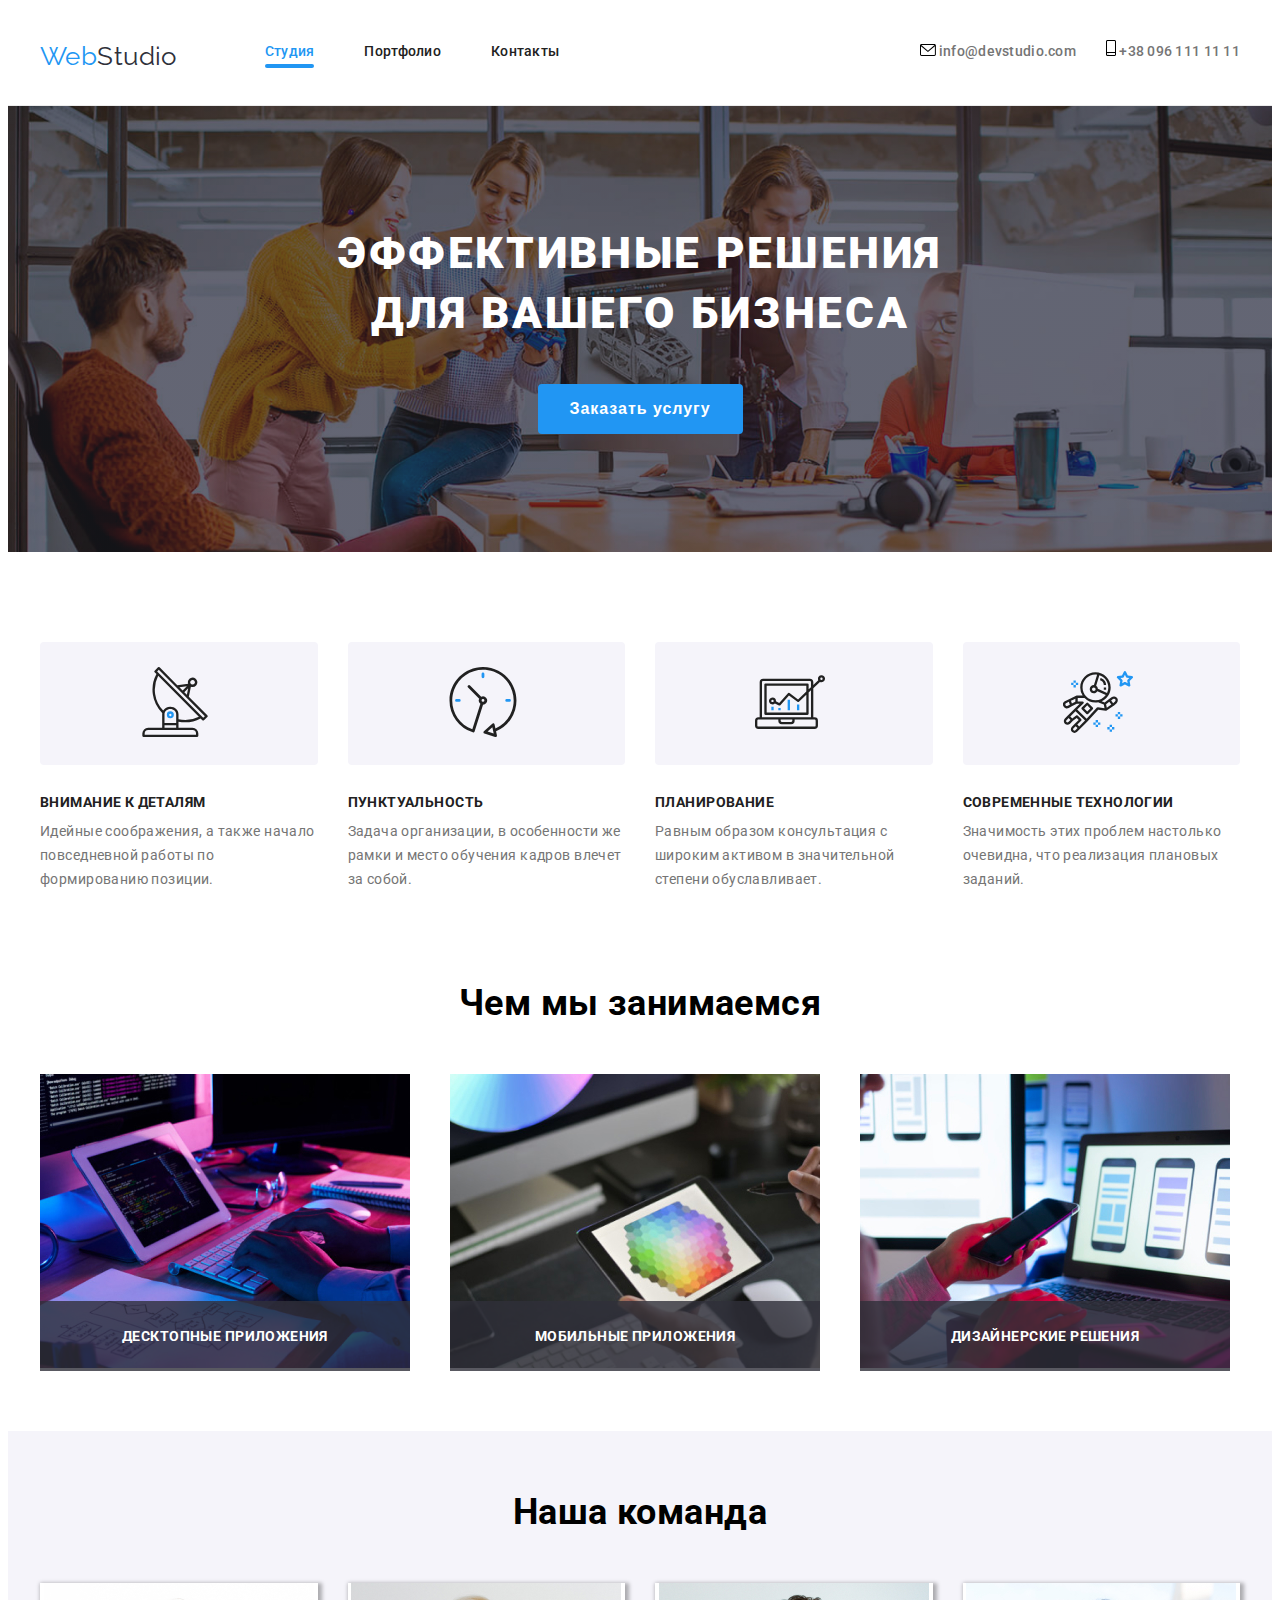
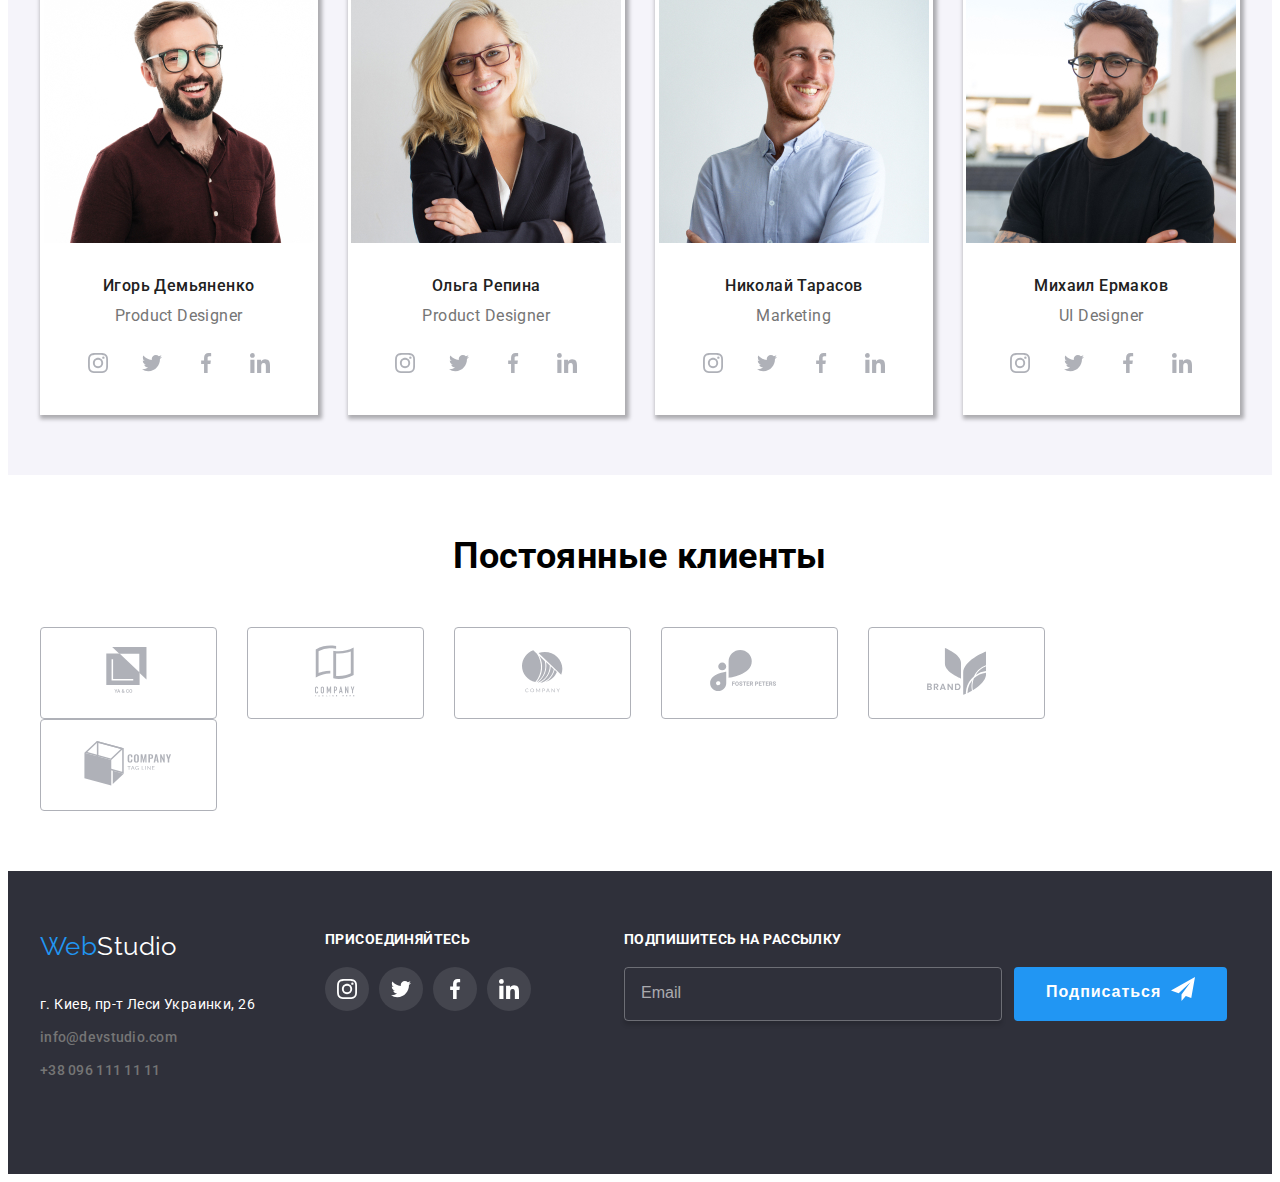
==== index.html @ e3ba1b12 "Dobavlyaet adaptivnoe meny" ====
<!DOCTYPE html>
<html lang="en">
<head>
    <meta charset="UTF-8">
    <meta name="viewport" content="width=device-width, initial-scale=1.0">
    <title>Document</title>
    <link href="https://fonts.googleapis.com/css2?family=Raleway:wght@700&family=Roboto:wght@400;500;700;900&display=swap" rel="stylesheet">
    <link rel="stylesheet" href="https://cdnjs.cloudflare.com/ajax/libs/modern-normalize/1.0.0/modern-normalize.min.css" integrity="sha512-ISS7cAi1PEhQ8jnbJpJZMd29NlhNj4AWYyLOSp2CE/CsHxTCu+r+t0D2yoJudVrd0/8fTVPUVDzY5Tvli75u/g==" crossorigin="anonymous" />
    <link rel="stylesheet" href="./css/main.min.css">
    <!--<link rel="stylesheet" href="./css/styles.css">-->
</head>
<body>
    <header class="page-header">
    <div class="header container">
        <a lang="en" href="./index.html" aria-label="Логотип WebStudio" class="logo link"  >Web<span class="logo-element" >Studio</span></a>
        <button type="button" class="menu-button is-open" aria-expanded="false" aria-controls="mobile-meny" data-menu-button>
            <svg width= 24px height= 16px aria-label="Переключатель мобильного меню">
                <use class="icon-cross" href="./img/CloseMeny.svg#icon-close_24px" >  </use>
                <use class="icon-menu" href="./img/CloseMeny.svg#icon-menu_24px">  </use>
                
            </svg>  </button>
            <div class="mobile-meny is-open" id="mobile-meny" data-menu>
        <nav class="main-nav">   
        <ul class="main-meny list">
            <li class="main-meny__item"> <a href="./index.html" class="main-meny__link link current">Студия</a> </li>
            <li class="main-meny__item" > <a href="./portfolio.html" class="main-meny__link link" >Портфолио</a> </li>
            <li class="main-meny__item"> <a href="" class="main-meny__link link">Контакты</a> </li>
        </ul>
    </nav>
      <address class="contacts">
        <ul class="contacts__list list">
            <li class="contacts__item">
                <a href="mailto:info@devstudio.com" class="contacts__link link" >
                    <svg class="contacts__mail-icon">
                        <use href="./img/symbol-defs.svg#icon-envelope-hover"></use>
                    </svg>
                    info@devstudio.com
                </a>
            </li>
            
            <li class="contacts__item">
                <a href="tel:+380961111111" class="contacts__link link" > 
                    <svg class="contacts__telefon-icon">
                        <use href="./img/symbol-defs.svg#icon-smartphone">   </use>
                    </svg>
                    +38 096 111 11 11
                </a>
            </li>
        
            </ul>
      </address>
    </div>
</div>
    </header>
    <!--Main-->
        <main>
            <!--Hero-->
            <section class="hero">
               <div class="hero-main container">
                <h1 class="hero-title" >Эффективные решения <br> для вашего бизнеса</h1>
               <!-- <button data-modal-open class="main-button link">Заказать услугу</button> 
                 <a  href="" class="main-button link" data-modal-open  >Заказать услугу</a> -->
                 <button type="button" class="main-button"  data-modal-open> Заказать услугу</button>
                </div>
            </section>
            <section class="section advantages" >
                <div class="container">
                <h2 class="section-title" hidden >Наши преимущества</h2>
                <ul class="advantages__list list">
                    <li class="advantages__item">
                       <div class="adventages__icon-set"><svg class="adventage__icon">
                            <use  href="./img/symbol-defs.svg#icon-antenna"></use>
                        </svg>
                    </div>
                        <h3 class= "advantages__item-title">Внимание к деталям</h3>
                        <p class="advantages__item-post" >Идейные соображения, а также начало повседневной работы по формированию позиции.</p>
                    </li>
                    <li class="advantages__item">
                        <div class="adventages__icon-set">
                            <svg class="adventage__icon">
                            <use  href="./img/symbol-defs.svg#icon-clock"></use>
                        </svg>
                    </div>
                        <h3 class= "advantages__item-title">
                            Пунктуальность
                        </h3>
                        <p class="advantages__item-post">
                            Задача организации, в особенности же рамки и место обучения кадров влечет за собой.
                        </p>
                    </li>
                    <li class="advantages__item">
                        <div class="adventages__icon-set"><svg class="adventage__icon">
                            <use  href="./img/symbol-defs.svg#icon-diagram"></use>
                        </svg>
                    </div>
                        <h3 class= "advantages__item-title">Планирование</h3>
                        <p class="advantages__item-post">Равным образом консультация с широким активом в значительной степени обуславливает.</p>
                    </li>
                    <li class="advantages__item">
                        <div class="adventages__icon-set"><svg class="adventage__icon">
                            <use  href="./img/symbol-defs.svg#icon-astronaut"></use>
                        </svg>
                    </div>
                        <h3 class= "advantages__item-title">
                            Современные технологии
                        </h3>
                        <p class="advantages__item-post">
                            Значимость этих проблем настолько очевидна, что реализация плановых заданий.
                        </p>
                    </li>
                </ul>
            </div>
            </section>
            <section class="work section">
                <div class="container">
                <h2 class="section-title">Чем мы занимаемся</h2>
                <ul class="work__list list">
                    <li class="work__list-item"><img src="./img/img1.jpg" width="370" alt="Печатает на клавиатуре">
                    <div class="work__layout-description">
                        <p class="work__layout-category" >Десктопные приложения</p>
                    </div>
                    </li>
                    <li class="work__list-item"><img src="./img/img3.jpg" width="370" alt="Рисует на планшете">
                     <div class="work__layout-description">
                        <p class="work__layout-category" >Мобильные приложения</p>
                    </div>
                </li>
                    <li class="work__list-item"><img src="./img/img2.jpg" width="370" alt="Настраивает телефон с помощью компьютера">
                     <div class="work__layout-description">
                        <p class="work__layout-category" >Дизайнерские решения</p>
                    </div>
                </li>
                </ul>
            </div>
            </section>
            <section class="section team">
                <div class="container">
                <h2 class="section-title">Наша команда</h2>
                <ul class="team__list list" >
                    <li class="team__list-members"> 
                        <picture class="picture">
                            <source srcset="./img/desktop.webp 1x, ./img/desktop@2x.webp 2x" media="min-width: 1200px" type="image/webp">
                            <source srcset="./img/desktop.jpg 1x, ./img/desktop@2x.jpg 2x" media="min-width: 1200px">
                            <source srcset="./img/tablet.webp 1x, ./img/tablet@2x.webp 2x" media="min-width: 768px" type="image/webp">
                            <source srcset="./img/tablet.jpg 1x, ./img/tablet@2x.jpg 2x" media="min-width: 768px">
                            <source srcset="./img/mobile1.webp 1x, ./img/mobile1@2x.webp 2x" media="min-width: 480px" type="image/webp">
                            <source srcset="./img/mobile1.jpg 1x, ./img/mobile1@2x.jpg 2x" media="min-width: 480px">
                            <img src="./img/desktop.jpg"  alt="Игорь Демьяненко" class="picture-img">
                    </picture>
                        <div class="team__describing-members">
                        <h3 class="team__name-members" >Игорь Демьяненко</h3>
                        <p class="team__members-occupation" lang="en">Product Designer</p>
                        <ul class="social-icons list">
                          <li class="social-icons__set">
                              <a href="" class="social-icon__link">
                                  <svg class="socialicons-content">
                                    <use  href="./img/symbol-defs.svg#icon-instagram"></use>
                                  </svg>
                              </a>
                          </li>
                          <li class="social-icons__set">
                              <a href="" class="social-icon__link">
                                  <svg class="socialicons-content">
                                    <use  href="./img/symbol-defs.svg#icon-twitter"></use>
                                  </svg>
                              </a>
                          </li>
                          <li class="social-icons__set">
                              <a href="" class="social-icon__link">
                                  <svg class="socialicons-content">
                                    <use  href="./img/symbol-defs.svg#icon-facebook"></use>
                                  </svg>
                              </a>
                          </li>
                          <li class="social-icons__set">
                              <a href="" class="social-icon__link">
                                  <svg class="socialicons-content">
                                    <use href="./img/symbol-defs.svg#icon-linkedin"></use>
                                  </svg>
                              </a>
                          </li>
                                   
                        </ul>
                    </div>                    
                    <li class="team__list-members">
                        <picture class="picture">
                            <source srcset="./desktop2.webp 1x, ./desktop2@2x.webp 2x" media="min-width: 1200px" type="image/webp">
                            <source srcset="./img/desktop2.jpg 1x, ./img/desktop2@2x.jpg 2x" media="min-width: 1200px">
                            <source srcset="./desktop2.jpg 1x, ./desktop2@2x.webp 2x" media="min-width: 768px" type="image/webp">
                            <source srcset="./tablet2.jpg 1x, ./tablet2@2x.jpg 2x" media="min-width: 768px">
                            <source srcset="./mobile2.webp 1x, ./mobile2@2x.webp 2x" media="min-width: 480px" type="image/webp">
                            <source srcset="./mobile2.jpg 1x, ./mobile2@2x.jpg 2x" media="min-width: 480px">
                            <img src="./img/desktop2.jpg"  alt="Ольга Репина">
                    </picture>
                        <!--<img src="./img/staff2.jpg" width="270" alt="Ольга Репина">-->
                       <div class="team__describing-members"> 
                        <h3 class="team__name-members" >Ольга Репина</h3>
                        <p class="team__members-occupation" lang="en">Product Designer</p>
                        <ul class="social-icons list">
                            <li class="social-icons__set">
                                <a href="" class="social-icon__link">
                                    <svg class="socialicons-content">
                                      <use  href="./img/symbol-defs.svg#icon-instagram"></use>
                                    </svg>
                                </a>
                            </li>
                            <li class="social-icons__set">
                                <a href="" class="social-icon__link">
                                    <svg class="socialicons-content">
                                      <use  href="./img/symbol-defs.svg#icon-twitter"></use>
                                    </svg>
                                </a>
                            </li>
                            <li class="social-icons__set">
                                <a href="" class="social-icon__link">
                                    <svg class="socialicons-content">
                                      <use  href="./img/symbol-defs.svg#icon-facebook"></use>
                                    </svg>
                                </a>
                            </li>
                            <li class="social-icons__set">
                                <a href="" class="social-icon__link">
                                    <svg class="socialicons-content">
                                      <use href="./img/symbol-defs.svg#icon-linkedin"></use>
                                    </svg>
                                </a>
                            </li>
                                     
                          </ul>
                        </div>
                    </li>
                    <li class="team__list-members">
                        <picture>
                            <source srcset="./img/desktop3.webp 1x, ./img/desktop3@2x.webp 2x" media="min-width: 1200px" type="image/webp">
                            <source srcset="./img/desktop3.jpg 1x, ./img/desktop3@2x.jpg 2x" media="min-width: 1200px">
                            <source srcset="./img/desktop3.jpg 1x, ./img/desktop3@2x.webp 2x" media="min-width: 768px" type="image/webp">
                            <source srcset="./img/tablet3.jpg 1x, ./img/tablet3@2x.jpg 2x" media="min-width: 768px">
                            <source srcset="./img/mobile3.webp 1x, ./img/mobile3@2x.webp 2x" media="min-width: 480px" type="image/webp">
                            <source srcset="./img/mobile3.jpg 1x, ./img/mobile3@2x.jpg 2x" media="min-width: 480px">
                            <img src="./img/desktop3.jpg"  alt="Николай Тарасов">
                    </picture>
                      <!--  <img src="./img/staff3.jpg" width="270" alt="Николай Тарасов">-->
                       <div class="team__describing-members"> 
                        <h3 class="team__name-members" >Николай Тарасов</h3>
                        <p class="team__members-occupation" lang="en">Marketing</p>
                        <ul class="social-icons list">
                            <li class="social-icons__set">
                                <a href="" class="social-icon__link">
                                    <svg class="socialicons-content">
                                      <use  href="./img/symbol-defs.svg#icon-instagram"></use>
                                    </svg>
                                </a>
                            </li>
                            <li class="social-icons__set">
                                <a href="" class="social-icon__link">
                                    <svg class="socialicons-content">
                                      <use  href="./img/symbol-defs.svg#icon-twitter"></use>
                                    </svg>
                                </a>
                            </li>
                            <li class="social-icons__set">
                                <a href="" class="social-icon__link">
                                    <svg class="socialicons-content">
                                      <use  href="./img/symbol-defs.svg#icon-facebook"></use>
                                    </svg>
                                </a>
                            </li>
                            <li class="social-icons__set">
                                <a href="" class="social-icon__link">
                                    <svg class="socialicons-content">
                                      <use href="./img/symbol-defs.svg#icon-linkedin"></use>
                                    </svg>
                                </a>
                            </li>
                                     
                          </ul>
                    </div>
                    </li>
                    <li class="team__list-members">
                        <picture>
                            <source srcset="./img/desktop4.webp 1x, ./img/desktop4@2x.webp 2x" media="min-width: 1200px" type="image/webp">
                            <source srcset="./img/desktop.jpg 1x, ./img/desktop@2x.jpg 2x" media="min-width: 1200px">
                            <source srcset="./img/desktop4.jpg 1x, ./img/desktop4@2x.webp 2x" media="min-width: 768px" type="image/webp">
                            <source srcset="./img/tablet4.jpg 1x, ./img/tablet4@2x.jpg 2x" media="min-width: 768px">
                            <source srcset="./img/mobile4.webp 1x, ./img/mobile4@2x.webp 2x" media="min-width: 480px" type="image/webp">
                            <source srcset="./img/mobile4.jpg 1x, ./img/mobile4@2x.jpg 2x" media="min-width: 480px">
                            <img src="./img/desktop4.jpg"  alt="Михаил Ермаков">
                    </picture>
                       <!-- <img src="./img/staff4.jpg" width="270" alt="Михаил Ермаков">-->
                        <div class="team__describing-members">
                        <h3 class="team__name-members">Михаил Ермаков</h3>
                        <p class="team__members-occupation" lang="en">UI Designer</p>
                        <ul class="social-icons list">
                            <li class="social-icons__set">
                                <a href="" class="social-icon__link">
                                    <svg class="socialicons-content">
                                      <use  href="./img/symbol-defs.svg#icon-instagram"></use>
                                    </svg>
                                </a>
                            </li>
                            <li class="social-icons__set">
                                <a href="" class="social-icon__link">
                                    <svg class="socialicons-content">
                                      <use  href="./img/symbol-defs.svg#icon-twitter"></use>
                                    </svg>
                                </a>
                            </li>
                            <li class="social-icons__set">
                                <a href="" class="social-icon__link">
                                    <svg class="socialicons-content">
                                      <use  href="./img/symbol-defs.svg#icon-facebook"></use>
                                    </svg>
                                </a>
                            </li>
                            <li class="social-icons__set">
                                <a href="" class="social-icon__link">
                                    <svg class="socialicons-content">
                                      <use href="./img/symbol-defs.svg#icon-linkedin"></use>
                                    </svg>
                                </a>
                            </li>
                                     
                          </ul>
                    </div>
                    </li>
                </ul>
            </div>
            </section>
            <section class= "section clients">
                <div class="container">
                <h2 class="section-title">Постоянные клиенты</h2>
                <ul class="clients__set list" >
                    <li class="clients__list">
                        <a href="" class="clients__icon">
                            <svg class="clients__icon-content" width="49px" height="49px">
                       <use  href="./img/symbol-defs.svg#icon-logo-1"></use>
                             </svg>
                            </a> 
                    </li>
                    <li class="clients__list">
                        <a href="" class="clients__icon">
                            <svg class="clients__icon-content" width="40px" height="52px">
                       <use  href="./img/symbol-defs.svg#icon-logo-2"></use>
                             </svg>
                            </a> </li>
                    <li class="clients__list">
                        <a href="" class="clients__icon">
                            <svg class="clients__icon-content" width="41px" height="43px">
                       <use  href="./img/symbol-defs.svg#icon-logo-3"></use>
                             </svg>
                            </a> </li>
                    <li class="clients__list">
                        <a href="" class="clients__icon">
                            <svg class="clients__icon-content" width="79px" height="42px">
                       <use  href="./img/symbol-defs.svg#icon-logo-4"></use>
                             </svg>
                            </a> </li>
                     <li class="clients__list">
                        <a href="" class="clients__icon">
                            <svg class="clients__icon-content" width="59px" height="47px">
                       <use  href="./img/symbol-defs.svg#icon-logo-5"></use>
                             </svg>
                            </a> </li>
                    <li class="clients__list">
                        <a href="" class="clients__icon">
                            <svg class="clients__icon-content" width="88px" height="45px">
                       <use  href="./img/symbol-defs.svg#icon-logo-6"></use>
                             </svg>
                            </a> </li>
                </ul>
               
                </div>

            </section>
            </main>
            <footer class="footer">
                <div class="container">
                <div class="footer__tablet">
                    <div class="footer__contacts">
                <a lang="en" href="./index.html" class="logo link" >Web<span class="logo-element">Studio</span></a>
                <address class="contacts">
                    <ul class="contacts__list_footer list">
                        <li class="contacts__item"> <a href="https://goo.gl/maps/4PW4wn21nFQkAPeC7" class="address-link link">г. Киев, пр-т Леси Украинки, 26</a> </li>
                        <li class="contacts__item"><a href="mailto:info@devstudio.com" class="contacts__link footers" >info@devstudio.com</a></li>
                        <li  class="contacts__item"><a href="tel:+380961111111" class="contacts__link footers" > +38 096 111 11 11</a></li>
                    </ul>
                </address>
                </div>
                <div class="recall" >
                    <p class="recall-word">присоединяйтесь</p>
                    <ul class="social-icons list">
                        <li class="social-icons__set">
                            <a href="" class="social-icon__link">
                                <svg class="socialicons-content">
                                  <use  href="./img/symbol-defs.svg#icon-instagram"></use>
                                </svg>
                            </a>
                        </li>
                        <li class="social-icons__set">
                            <a href="" class="social-icon__link">
                                <svg class="socialicons-content">
                                  <use  href="./img/symbol-defs.svg#icon-twitter"></use>
                                </svg>
                            </a>
                        </li>
                        <li class="social-icons__set">
                            <a href="" class="social-icon__link">
                                <svg class="socialicons-content">
                                  <use  href="./img/symbol-defs.svg#icon-facebook"></use>
                                </svg>
                            </a>
                        </li>
                        <li class="social-icons__set">
                            <a href="" class="social-icon__link">
                                <svg class="socialicons-content">
                                  <use href="./img/symbol-defs.svg#icon-linkedin"></use>
                                </svg>
                            </a>
                        </li>      
                      </ul>
                </div>
            </div>
                <div class="sub">
                    <p class="recall-word">
                        Подпишитесь на рассылку
                    </p>
                    <div class="sub-field" >
                    <form class="sub-form">
                        <label for="email" class="sub-label"></label>
                        <input type="email" class="sub-input" name="email" id="email" placeholder="Email">
                    </form>
                
                    <button type="submit" class= "main-button">
                        Подписаться
                        <svg class="sub-icon" >
                            <use href="./img/symbol-defs-2.svg#icon-icon-send"></use>
                        </svg>
                    </button>
                </div>
            </div>
        </div>
            </footer>
            <div class="backdrop is-hidden" data-modal>
                <div class="modal">
                    <button type="submit" class="modal-button" data-modal-close>
                        <svg class="modal-icon">
                            <use href="./img/symbol-defs-2.svg#icon-Close">
                            </use>
                        </svg> 
                    </button>
                    
                    <form class="blank">                   
                    <p class="blank-title">Оставьте свои данные, мы вам перезвоним</p>
                    <div class="blank-form">
                    <label for="name" class="form-label">Имя</label>
                    <input type="text" class="form-input" id="name">
                    <svg class="blank-icon">
                        <use href="./img/symbol-defs-2.svg#icon-Vector-8"></use>
                    </svg>
                    </div>
                    <div class="blank-form">
                    <label for="tel" class="form-label">Телефон</label>
                    <input type="tel" class="form-input" name="tel" id="tel" placeholder=" ">
                    <svg class="blank-icon">
                        <use href="./img/symbol-defs-2.svg#icon-Vector-9"></use>
                    </svg>
                    
                    </div>
                    <div class="blank-form">
                    <label for="email" class="form-label">Почта</label>
                    <input type="email" class="form-input" name="email" id="email">
                    <svg class="blank-icon">
                        <use href="./img/symbol-defs-2.svg#icon-Vector-10"></use>
                    </svg>
                    </div>
                    <div class="blank-form">
                    <label for="kommentar"  class="form-label">Комментарий</label>
                    <textarea name="kommentar" class="form-input kommentar" id="kommentar" cols="5" rows="5" placeholder="Введите текст"></textarea>
                    </div>
                    <div class="checkbox-form">
                        <label for="policy" class="blank-checkbox">
                        <input type="checkbox" class="checkbox-input" name="policy" id="policy">
                        <span class="checkbox-icon">  </span>
                        Соглашаюсь с рассылкой и принимаю <a href="">Условия договора</a>
                         </label>
                        </div>
                    <button type="submit" class="main-button" >Отправить</button>
                </form>
                </div>
              
            </div>
            <script src="./js/modal.js"></script>
            <script src="./js/meny.js"></script>
</body>
</html>
---- css/main.min.css ----
.container{width:100%;padding-left:15px;padding-right:15px;margin-right:auto;margin-left:auto}@media screen and (min-width: 480px){.container{width:480px}}@media screen and (min-width: 768px){.container{width:768px}}@media screen and (min-width: 1200px){.container{width:1200px}}body{font-family:Roboto, sant-serif;font-weight:normal;font-size:14px;letter-spacing:0.03em}.social-icons,.main-meny,.contacts__list,.advantages__list,.work__list,.team__list,.clients__set,.contacts__list_footer,.meny-portfolio__list{list-style:none;padding:0;margin:0}.logo,.main-meny__link,.contacts__mail-icon,.contacts__telefon-icon,.contacts__link,.address-link{text-decoration:none}.img{display:block;max-width:100%;height:auto}h1,h2,h3,h4,h5,h6,p{margin-bottom:0;margin-top:0}.section{padding-top:60px;padding-bottom:60px}.section-title{margin-top:0;margin-bottom:50px;text-align:center;color:var(--titel-color);font-weight:700;font-size:36px;line-height:1.17}.social-icons{display:-webkit-box;display:-ms-flexbox;display:flex;-webkit-box-pack:center;-ms-flex-pack:center;justify-content:center;margin-top:16px}.social-icons__set{display:-webkit-box;display:-ms-flexbox;display:flex;margin-right:10px}.social-icon__link{display:-webkit-box;display:-ms-flexbox;display:flex;-webkit-box-pack:center;-ms-flex-pack:center;justify-content:center;-webkit-box-align:center;-ms-flex-align:center;align-items:center;width:44px;height:44px;-webkit-transition:background-color 250ms cubic-bezier(0.4, 0, 0.2, 1);transition:background-color 250ms cubic-bezier(0.4, 0, 0.2, 1);background-color:transparent;border-radius:50%}.socialicons-content{width:20px;height:20px;fill:#AFB1B8}.social-icon__link:hover{background-color:#2196F3}.social-icon__link:hover .socialicons-content{fill:#fff}.social-icons__set:last-child{margin-right:0}.main-button{display:inline-block;border-radius:4px;padding:10px 32px;background-color:#2196F3;color:#fff;font-weight:700;font-size:16px;line-height:1.87;text-align:center;letter-spacing:0.06em;border:none}.section-title{margin-top:0;margin-bottom:50px;text-align:center;color:var(--titel-color);font-weight:700;font-size:36px;line-height:1.17}.menu-button{display:-webkit-inline-box;display:-ms-inline-flexbox;display:inline-flex;margin:0;padding:0;margin-left:287px;margin-top:21px;margin-bottom:21px;background-color:transparent;border:none}@media screen and (min-width: 767px){.menu-button{display:none}}.menu-button .icon-cross{display:none}.menu-button.is-open .icon-cross{display:block}.menu-button.is-open .icon-menu{display:none}.page-header{position:relative}.mobile-meny{background-color:#fff}@media screen and (max-width: 767px){.mobile-meny{display:none;position:absolute;padding:60px 140px;top:100%;left:0;width:100%;height:453}.mobile-meny.is-open{display:block}}@media screen and (min-width: 768px){.mobile-meny{display:-webkit-box;display:-ms-flexbox;display:flex;-ms-flex-line-pack:center;align-content:center;-webkit-box-pack:justify;-ms-flex-pack:justify;justify-content:space-between;-webkit-box-flex:1;-ms-flex-positive:1;flex-grow:1}}.logo{color:#2196f3;font-family:Raleway, sant-serif;font-weight:700px;font-size:26px;line-height:1,19}.logo-element{color:#2F303A}.page-header{border-bottom:1px solid #ECECEC}.header.container{display:-webkit-box;display:-ms-flexbox;display:flex;-webkit-box-align:center;-ms-flex-align:center;align-items:center}@media screen and (min-width: 767px){.main-nav{display:-webkit-box;display:-ms-flexbox;display:flex;-webkit-box-align:center;-ms-flex-align:center;align-items:center}}@media screen and (min-width: 767px){.main-meny{display:-webkit-box;display:-ms-flexbox;display:flex;-ms-flex-line-pack:center;align-content:center;margin-left:88px}}@media screen and (min-width: 767px){.main-meny__item:not(:last-child){margin-right:50px}}.main-meny__link{position:relative;display:block;margin-top:32px;margin-bottom:32px;-webkit-transition:color 250ms cubic-bezier(0.4, 0, 0.2, 1);transition:color 250ms cubic-bezier(0.4, 0, 0.2, 1);color:#212121;text-align:center;font-weight:500;line-height:1.14;letter-spacing:0.02em}.main-meny__link.current::after{content:"";position:absolute;display:block;width:100%;height:4px;bottom:0;left:0;background-color:#2196F3;border-radius:2px}.main-meny__link:hover,.main-meny__link:focus{color:#2196F3}.main-meny__link.current{display:inline-block}.main-meny__link.current{margin:0 0;padding-bottom:8px;color:#2196F3}@media screen and (min-width: 767px){.main-meny__link.current{margin:32px 0px}}.contacts__mail-icon{-webkit-transition:fill 250ms cubic-bezier(0.4, 0, 0.2, 1);transition:fill 250ms cubic-bezier(0.4, 0, 0.2, 1);height:12px;width:16px;fill:main-color}@media screen and (min-width: 767px) and (max-width: 1199px){.contacts__mail-icon{height:10px;width:14px;margin-right:8px}}.contacts__telefon-icon{-webkit-transition:fill 250ms cubic-bezier(0.4, 0, 0.2, 1);transition:fill 250ms cubic-bezier(0.4, 0, 0.2, 1);height:16px;width:10px;fill:main-color}@media screen and (min-width: 767px) and (max-width: 1199px){.contacts__telefon-icon{height:14px;width:10px;margin-right:8px}}@media screen and (min-width: 767px){.contacts{margin-bottom:32px;margin-top:32px}}@media screen and (min-width: 1199px){.contacts{margin-left:auto}}@media screen and (min-width: 768px){.contacts__list{margin-left:70px}}@media screen and (min-width: 1200px){.contacts__list{display:-webkit-box;display:-ms-flexbox;display:flex}.contacts__list .contacts__item+.contacts__item{margin-left:30px}}.contacts__item{text-align:center}@media screen and (min-width: 767px){.contacts__item{text-align:left}}.contacts__link{color:#757575;font-weight:500;line-height:1.14;letter-spacing:0.02em;-webkit-transition:color 250ms cubic-bezier(0.4, 0, 0.2, 1);transition:color 250ms cubic-bezier(0.4, 0, 0.2, 1)}@media screen and (min-width: 767px) and (max-width: 1199px){.contacts__link{font-size:12px;line-height:1.171}}.contacts__link:hover{color:#2196F3}.contacts__link:hover .contacts__telefon-icon,.contacts__link:hover .contacts__mail-icon{fill:#2196F3}.hero{background-color:#2F303A;background-image:-webkit-gradient(linear, left top, left bottom, from(rgba(47,48,58,0.4)), to(rgba(47,48,58,0.4))),url(../img/HeaderMobil.jpg);background-image:linear-gradient(rgba(47,48,58,0.4), rgba(47,48,58,0.4)),url(../img/HeaderMobil.jpg);background-size:cover;background-repeat:no-repeat;padding-top:118px;padding-bottom:118px;text-align:center}@media screen and (min-device-pixel-ratio: 2), screen and (-webkit-min-device-pixel-ratio: 2), screen and (min-resolution: 192dpi), screen and (min-resolution: 2dppx){.hero{background-image:url(../img/HeaderMobil@2x.jpg)}}@media screen and (min-width: 768px){.hero{background-image:-webkit-gradient(linear, left top, left bottom, from(rgba(47,48,58,0.4)), to(rgba(47,48,58,0.4))),url(../img/HeaderTablet.jpg);background-image:linear-gradient(rgba(47,48,58,0.4), rgba(47,48,58,0.4)),url(../img/HeaderTablet.jpg)}}@media screen and (min-width: 768px) and (min-device-pixel-ratio: 2), screen and (min-width: 768px) and (-webkit-min-device-pixel-ratio: 2), screen and (min-width: 768px) and (min-resolution: 192dpi), screen and (min-width: 768px) and (min-resolution: 2dppx){.hero{background-image:url(../img/HeaderTablet@2x.jpg)}}@media screen and (min-width: 1200px){.hero{background-image:-webkit-gradient(linear, left top, left bottom, from(rgba(47,48,58,0.4)), to(rgba(47,48,58,0.4))),url(../img/HeaderDesktop.jpg);background-image:linear-gradient(rgba(47,48,58,0.4), rgba(47,48,58,0.4)),url(../img/HeaderDesktop.jpg)}}@media screen and (min-width: 1200px) and (min-device-pixel-ratio: 2), screen and (min-width: 1200px) and (-webkit-min-device-pixel-ratio: 2), screen and (min-width: 1200px) and (min-resolution: 192dpi), screen and (min-width: 1200px) and (min-resolution: 2dppx){.hero{background-image:url(../img/HeaderDesktop@2x.jpg)}}.hero-title{text-align:center;color:#fff;margin-bottom:40px;font-weight:900;font-size:26px;line-height:1.615;letter-spacing:0.06em;text-transform:uppercase}@media screen and (min-width: 1200px){.hero-title{font-size:44px;line-height:1.36;color:#fff}}.hero-main{text-align:center}.backdrop{position:fixed;top:0;left:0;opacity:1;-webkit-transition:opacity 250ms cubic-bezier(0.4, 0, 0.2, 1);transition:opacity 250ms cubic-bezier(0.4, 0, 0.2, 1);width:100%;height:100%;background-color:rgba(0,0,0,0.2)}.backdrop.is-hidden{opacity:0;pointer-events:none}.backdrop.is-hidden .modal{-webkit-transform:translate(-50%, -50%) scale(1, 2);transform:translate(-50%, -50%) scale(1, 2)}.modal{position:absolute;top:50%;left:50%;-webkit-transform:translate(-50%, -50%) scale(1);transform:translate(-50%, -50%) scale(1);-webkit-transition:-webkit-transform 1000ms cubic-bezier(0.4, 0, 0.2, 1);transition:-webkit-transform 1000ms cubic-bezier(0.4, 0, 0.2, 1);transition:transform 1000ms cubic-bezier(0.4, 0, 0.2, 1);transition:transform 1000ms cubic-bezier(0.4, 0, 0.2, 1), -webkit-transform 1000ms cubic-bezier(0.4, 0, 0.2, 1);width:450px;height:609px;background-color:#fff;-webkit-box-shadow:0px 2px 1px 0 rgba(0,0,0,0.2),0px 1px 1px 0px rgba(0,0,0,0.14);box-shadow:0px 2px 1px 0 rgba(0,0,0,0.2),0px 1px 1px 0px rgba(0,0,0,0.14)}@media screen and (min-width: 1200px){.modal{width:528px;height:581px}}.modal-button{position:absolute;top:8px;right:8px;display:block;width:30px;height:30px;padding:9px 9px 9px 9px;background-color:#fff;border:1px solid rgba(0,0,0,0.1);border-radius:50%}.modal-button:hover .modal-icon{fill:#2196F3}.modal-icon{width:11px;height:11px;-webkit-transition:fill 250ms cubic-bezier(0.4, 0, 0.2, 1);transition:fill 250ms cubic-bezier(0.4, 0, 0.2, 1)}.blank{margin-left:40px;margin-right:40px}.blank-title{text-align:center;font-weight:700;font-size:20px;line-height:1.172;margin-bottom:12px;margin-top:40px}.blank-form{position:relative;display:-webkit-box;display:-ms-flexbox;display:flex;-webkit-box-orient:vertical;-webkit-box-direction:normal;-ms-flex-direction:column;flex-direction:column}.form-input{margin-bottom:10px;padding-left:42px;height:40px;border:1px solid rgba(33,33,33,0.2);border-radius:4px;outline:none;-webkit-transition:border-color 250ms cubic-bezier(0.4, 0, 0.2, 1);transition:border-color 250ms cubic-bezier(0.4, 0, 0.2, 1)}.blank-icon{position:absolute;bottom:40%;left:13.5px;-webkit-transform:translateY(50%);transform:translateY(50%);width:15px;height:12px;-webkit-transition:fill 250ms cubic-bezier(0.4, 0, 0.2, 1);transition:fill 250ms cubic-bezier(0.4, 0, 0.2, 1)}.form-input:focus{border-color:#2196F3}.blank-form:focus-within>.blank-icon{fill:#2196F3}.form-input.kommentar{height:120px;margin-bottom:20px;padding:12px 16px}.form-label{font-size:12px;line-height:1.172;margin-bottom:4px}.checkbox-form{display:-webkit-box;display:-ms-flexbox;display:flex;-webkit-box-align:center;-ms-flex-align:center;align-items:center;margin-bottom:30px;line-height:1.71}.blank-checkbox{color:#757575;font-size:12px;line-height:1.712}@media screen and (min-width: 1200px){.blank-checkbox{font-size:14px}}.blank-checkbox a{color:#2196F3}.checkbox-icon{display:inline-block;width:16px;height:15px;margin-right:9px;margin-left:10px;border:2px solid #212121;border-radius:2px}.checkbox-input{position:absolute;width:1px;height:1px;margin:-1px;border:0;padding:0;clip:rect(0 0 0 0);overflow:hidden}.checkbox-input:checked+.checkbox-icon{border-color:#2196F3;background-color:#2196F3;background-image:url(../img/Vector.svg);background-repeat:no-repeat;background-size:contain;background-origin:border-box}.blank .main-button{display:block;margin:0 auto;cursor:pointer;-webkit-box-shadow:0px 4px 4px rgba(0,0,0,0.15);box-shadow:0px 4px 4px rgba(0,0,0,0.15)}.blank .main-button:hover{background-color:#188CE8;-webkit-transition:background-color 250ms cubic-bezier(0.4, 0, 0.2, 1);transition:background-color 250ms cubic-bezier(0.4, 0, 0.2, 1)}.advantages__item-title{margin-top:30px;margin-bottom:10px;color:#212121;font-weight:700;font-size:14px;line-height:1.14;text-align:center;text-transform:uppercase}@media screen and (min-width: 768px){.advantages__item-title{text-align:left}}.adventages__icon-set{padding:25px 190px;background:#F5F4FA;border-radius:4px}@media screen and (min-width: 768px){.adventages__icon-set{padding:25px 144px}}@media screen and (min-width: 1200px){.adventages__icon-set{padding:25px 100px}}.adventage__icon{width:70px;height:70px}.advantages__item-post{color:#757575;margin-top:0;margin-bottom:0;line-height:1.71}@media screen and (min-width: 768px){.advantages__list{display:-webkit-box;display:-ms-flexbox;display:flex;-ms-flex-wrap:wrap;flex-wrap:wrap}}.advantages__item{padding:30px 0}@media screen and (min-width: 768px){.advantages__item{width:calc(( 100% - 30px )/2)}.advantages__item:not(:nth-child(2n)){margin-right:30px}}@media screen and (min-width: 1200px){.advantages__item{width:calc(( 100% - 90px )/4)}.advantages__item:not(:nth-child(4n)){margin-right:30px}}@media screen and (max-width: 1199px){.work{display:none}}.section.work{padding-top:0}.work__list{display:-webkit-box;display:-ms-flexbox;display:flex}.work__list-item{position:relative;width:calc(( 100% - 60px )/3)}.work__list-item:not(:nth-child(3n)){margin-right:30px}.work__layout-description{position:absolute;bottom:0;left:0;width:370px;height:70px;background-color:rgba(47,48,58,0.8)}.work__layout-category{margin-top:27px;text-align:center;font-weight:700;line-height:0,853;text-transform:uppercase;color:#fff}.section.team{background-color:#F5F4FA}@media screen and (min-width: 768px){.team__list{display:-webkit-box;display:-ms-flexbox;display:flex;-ms-flex-wrap:wrap;flex-wrap:wrap}}.team__list-members{text-align:center;background-color:#fff;-webkit-box-shadow:2px 2px 4px 2px rgba(0,0,0,0.3);box-shadow:2px 2px 4px 2px rgba(0,0,0,0.3)}@media screen and (min-width: 768px) and (max-width: 1199px){.team__list-members{width:calc(( 100% - 30px )/2)}.team__list-members:not(:nth-child(2n)){margin-right:30px}.team__list-members:not(:nth-last-child(-n+2)){margin-bottom:30px}}@media screen and (min-width: 1200px){.team__list-members{width:calc(( 100% - 90px )/4);margin-bottom:0}.team__list-members:not(:nth-child(4n)){margin-right:30px}}.team__describing-members{margin:30px 32px}.team__name-members{margin-bottom:10px;color:#212121;font-weight:500;font-size:16px;line-height:1.19}.team__members-occupation{color:#757575;font-size:16px;line-height:1.19}.clients__set{display:-webkit-box;display:-ms-flexbox;display:flex;-ms-flex-wrap:wrap;flex-wrap:wrap}.clients__list{display:-webkit-box;display:-ms-flexbox;display:flex;-webkit-box-pack:center;-ms-flex-pack:center;justify-content:center;-webkit-box-align:center;-ms-flex-align:center;align-items:center;width:calc(( 100% - 30px )/2);height:90px;-webkit-transition:border 250ms cubic-bezier(0.4, 0, 0.2, 1);transition:border 250ms cubic-bezier(0.4, 0, 0.2, 1);border:1px solid #AFB1B8;border-radius:4px}@media screen and (min-width: 320px) and (max-width: 767px){.clients__list:not(:nth-child(2n)){margin-right:30px}.clients__list:not(:nth-last-child(-n+2)){margin-bottom:30px}}@media screen and (min-width: 768px) and (max-width: 1199px){.clients__list{width:calc(( 100% - 60px )/3)}.clients__list:not(:nth-child(3n)){margin-right:30px}.clients__list:not(:nth-last-child(-n+3)){margin-bottom:30px}}@media screen and (min-width: 1200px){.clients__list{width:calc(( 100% - 150px )/6)}.clients__list:not(:nth-child(6n)){margin-right:30px}}.clients__list:hover{border:1px solid #2196F3}.clients__icon-content{fill:#AFB1B8;-webkit-transition:fill 250ms cubic-bezier(0.4, 0, 0.2, 1);transition:fill 250ms cubic-bezier(0.4, 0, 0.2, 1)}.clients__list:hover .clients__icon-content{fill:#2196F3}@media screen and (min-width: 768px){.footer__tablet{display:-webkit-box;display:-ms-flexbox;display:flex;margin-left:76px;margin-right:89px}}@media screen and (min-width: 768px) and (min-width: 1200px){.footer__tablet{margin-left:0;margin-right:0}}.footer{padding-top:60px;padding-bottom:60px;background-color:#2F303A}@media screen and (min-width: 768px) and (max-width: 1199px){.contacts__list_footer .contacts__item{text-align:center}}@media screen and (min-width: 1200px){.footer .container{display:-webkit-box;display:-ms-flexbox;display:flex}}.footer .logo{display:block;margin-bottom:20px}.footer .logo-element{color:#fff}.footer__contacts{text-align:center}@media screen and (min-width: 768px){.footer__contacts{margin-right:165px}}@media screen and (min-width: 1200px){.footer__contacts{margin-right:70px;text-align:left}}@media screen and (min-width: 768px) and (max-width: 1199px){.contacts__link.footers{font-size:14px}}.address-link{color:#fff}.contacts__item:not(:last-child){margin-bottom:8px}@media screen and (min-width: 1200px){.contacts__item:not(:last-child){margin-bottom:9px}}.contacts{font-style:normal;line-height:1.71}.footer .social-icon__link{-webkit-transition:background-color 250ms cubic-bezier(0.4, 0, 0.2, 1);transition:background-color 250ms cubic-bezier(0.4, 0, 0.2, 1);background-color:rgba(255,255,255,0.1)}.footer .social-icon__link:hover{background-color:#2196F3}.footer .socialicons-content{fill:#fff}.recall{text-align:center}@media screen and (min-width: 1200px){.recall{margin-right:93px}}.recall-word{margin-bottom:20px;margin-top:60px;text-align:center;font-weight:700;color:#fff;line-height:0,853;text-transform:uppercase}@media screen and (min-width: 768px){.recall-word{margin-top:0}}@media screen and (min-width: 1200px){.recall-word{text-align:left}}.sub-form{margin-bottom:20px}@media screen and (min-width: 768px){.sub-form{padding-left:168px;padding-right:152px}}@media screen and (min-width: 768px) and (min-width: 1200px){.sub-form{padding-left:0;padding-right:0}}@media screen and (min-width: 1200px){.sub-form{margin-top:0;margin-bottom:0;margin-right:12px}}@media screen and (min-width: 1200px){.sub-field{display:-webkit-box;display:-ms-flexbox;display:flex}}.sub-label{color:rgba(255,255,255,0.6);font-size:16px}.sub-icon{width:24px;height:24px;margin-left:10px}.sub-input{width:100%;height:50px;margin-right:12px;padding-left:16px;border:1px solid rgba(255,255,255,0.3);border-radius:4px;color:#F5F4FA;-webkit-box-shadow:0px 4px 4px rgba(0,0,0,0.15);box-shadow:0px 4px 4px rgba(0,0,0,0.15);background-color:transparent}@media screen and (min-width: 768px){.sub-input{margin:20px 0;width:450px}}@media screen and (min-width: 1200px){.sub-input{width:358px;margin:0 0}}.sub-input::-webkit-input-placeholder{color:rgba(255,255,255,0.6);font-size:16px}.sub-input:-ms-input-placeholder{color:rgba(255,255,255,0.6);font-size:16px}.sub-input::-ms-input-placeholder{color:rgba(255,255,255,0.6);font-size:16px}.sub-input::placeholder{color:rgba(255,255,255,0.6);font-size:16px}.footer .main-button{display:-webkit-box;display:-ms-flexbox;display:flex;-ms-flex-line-pack:center;align-content:center;margin:0 140px}@media screen and (min-width: 768px){.footer .main-button{margin-left:291px;margin-right:276px}}@media screen and (min-width: 768px) and (min-width: 1200px){.footer .main-button{margin-left:0;margin-right:0}}.page-header.portfolio{border:1px solid #ECECEC}.meny-portfolio{padding-bottom:50px}.meny-portfolio__list{display:-webkit-box;display:-ms-flexbox;display:flex;-ms-flex-wrap:wrap;flex-wrap:wrap}.secondary-btn{-webkit-transition:background-color 250ms cubic-bezier(0.4, 0, 0.2, 1),color 250ms cubic-bezier(0.4, 0, 0.2, 1),-webkit-box-shadow 250ms cubic-bezier(0.4, 0, 0.2, 1);transition:background-color 250ms cubic-bezier(0.4, 0, 0.2, 1),color 250ms cubic-bezier(0.4, 0, 0.2, 1),-webkit-box-shadow 250ms cubic-bezier(0.4, 0, 0.2, 1);transition:background-color 250ms cubic-bezier(0.4, 0, 0.2, 1),color 250ms cubic-bezier(0.4, 0, 0.2, 1),box-shadow 250ms cubic-bezier(0.4, 0, 0.2, 1);transition:background-color 250ms cubic-bezier(0.4, 0, 0.2, 1),color 250ms cubic-bezier(0.4, 0, 0.2, 1),box-shadow 250ms cubic-bezier(0.4, 0, 0.2, 1),-webkit-box-shadow 250ms cubic-bezier(0.4, 0, 0.2, 1);padding:6px 22px;background-color:#F5F4FA;color:#212121;border:none;border-radius:4px;font-weight:500;font-size:16px;line-height:1.62;text-align:center}.secondary-btn:hover,.secondary-btn:focus{background-color:#2196F3;color:#fff;-webkit-box-shadow:0px 3px 1px rgba(0,0,0,0.1),0px 1px 2px rgba(0,0,0,0.08),0px 2px 2px rgba(0,0,0,0.12);box-shadow:0px 3px 1px rgba(0,0,0,0.1),0px 1px 2px rgba(0,0,0,0.08),0px 2px 2px rgba(0,0,0,0.12)}.meny-portfolio__button{margin-right:8px}
/*# sourceMappingURL=main.min.css.map */
---- css/styles.css ----
:root{
    --main-color: #757575;
    --brand-color: #2196F3;
    --titel-color: #212121;
    --white-color: #FFFFFF; 
    --button-color: #F5F4FA;
    --foot-head-color:  #2F303A;
}
/*component - elements which can be used several time*/
body {
    font-family: Roboto, sant-serif;
    font-weight: normal;
    font-size: 14px;
    letter-spacing: 0.03em;
}
.list {
    list-style: none;
    padding: 0;
    margin: 0;
}
.link {
    text-decoration: none;
}
.img {
    display: block;
}
h1, h2,h3, h4, h5, h6, p {
    margin-bottom: 0;
    margin-top: 0;
}
.section{
    padding-top: 94px;
    padding-bottom: 94px;
}

.container {
    margin: 0 auto;
    width: 1200px;
    padding: 0 15px;
   
}
button {
    font-family: inherit;
}
.section-title {
    margin-top: 0;
    margin-bottom: 50px;
    text-align: center;

    color: var(--titel-color);

    font-weight: 700;
    font-size: 36px;
    line-height: 1.17;

}

/*nav*/ 

.header.container {
    display: flex;
    align-items: center;
   justify-items: space-between;

}
.main-nav{
    display: flex;
    align-items: center;
  
}
/*logo*/

.logo {

    color: #2196f3;

    font-family: Raleway, sant-serif;
    font-weight: 700px;
    font-size: 26px;
    line-height: 1,19;
}

.logo-element {
    color: #2F303A;
}
/*meny*/
.main-meny {
    display: flex;
    margin-left: 93px;
}

.main-meny__item:not(:last-child) {
    margin-right: 50px;
}
.main-meny__link{ 
    position: relative;
    display: block;
    padding-top: 32px;
    padding-bottom: 32px;

    transition: color 250ms cubic-bezier(0.4, 0, 0.2, 1);

    color: var(--titel-color);

    font-weight: 500;
    line-height: 1.14;
    letter-spacing: 0.02em;

}

.main-meny__link.current::after {
    content: "";

    position: absolute;
    display: block;
    width: 100%;
    height: 4px;
    bottom: 0;
    left: 0;
    /*transition: opacity 250ms cubic-bezier(0.4, 0, 0.2, 1);*/

    background-color: var(--brand-color);
    border-radius: 2px;
    }

/*.meny-link:hover::after {
    opacity: 1;
}*/

.main-meny__link:hover,
.main-meny__link:focus  {
color: var(--brand-color);
}
.main-meny__link.current {
    color: var(--brand-color);
}

/*.current.portfolio::after{
    width: 78px;
}*/

.contacts__mail-icon {
    transition: fill 250ms cubic-bezier(0.4, 0, 0.2, 1);

    height: 12px;
    width: 16px;
   margin-right: 10px;
   fill: var(--main-color);

}

.contacts__telefon-icon {
    transition: fill 250ms cubic-bezier(0.4, 0, 0.2, 1);

    height: 16px;
    width: 10px;
    margin-right: 10px;
    fill: var(--main-color);
}
/*contact personal*/

.contacts{
    margin-left: auto;
}
.contacts__list {
    display: flex;
}
.contacts__list .contacts__item + .contacts__item{
margin-left: 50px;
}
.contacts__link {
    color: var(--main-color);

    font-weight: 500;
    line-height: 1.14;
    letter-spacing: 0.02em;

    transition: color 250ms cubic-bezier(0.4, 0, 0.2, 1);
}
.contacts__link:hover {
    color: var(--brand-color);
}
.contacts__link:hover .contacts__telefon-icon,
.contacts__link:hover .contacts__mail-icon {
    fill: var(--brand-color);
}

/*hero*/

.hero {
    background-color: var(--foot-head-color);
    background-image: linear-gradient(rgba( 47, 48, 58, 0.4),
     rgba(47, 48, 58, 0.4)), url(../img/hero_mobile1.jpg)
     url(../img/hero/MainImg.jpg);
     background-size: cover;
     background-repeat: no-repeat;

    text-align: center;
    padding-top: 200px;
    padding-bottom: 200px;
}
.hero-title {
    color: var(--white-color);

    margin-bottom: 40px;

    font-weight: 900;
    font-size: 44px;
    line-height: 1.36;
    letter-spacing: 0.06em;
    text-transform: uppercase;

}
.hero-main
{
    text-align: center;
}
.main-button {
    background-color: var(--brand-color);

    display: inline-block;

    border-radius: 4px;
    padding: 10px 32px;

    color: var(--white-color);
    font-weight: 700;
    font-size: 16px;
    line-height: 1.87;
    text-align: center;
    letter-spacing: 0.06em;
    border: none;
}
   


/*advantages*/


.advantages .advantages__item-title {
margin-top: 0;
margin-bottom: 10px;

color: var(--titel-color);
font-weight: 700;
font-size: 14px;
line-height: 1.14;
text-transform: uppercase;
}

.advantages__item-post {
    color: var(--main-color);
    
    margin-top: 0;
    margin-bottom: 0;

    line-height: 1.71;

    }

    .advantages__list {
        display: flex;
        flex-wrap: wrap;
    }
.advantages__item{
    width: calc(( 100% - 90px )/4);
   margin-right: 30px;
}

.advantages__item:nth-child(4n) 
{
    margin-right: 0;
}

.adventages__icon-set 
{
    width: 270px;
    height: 120px;
    margin-bottom: 30px;
    padding: 25px 100px;

    background: #F5F4FA;
    border-radius: 4px;
}
.adventage__icon {
    width: 70px;
    height: 70px;
}

/*work-list*/

.section.work {
    padding-top: 0;
}
.work-list {
display: flex;
}
.work__list-item {
    position: relative;
    width: calc(( 100% - 60px )/3);
    
}
.work__list-item:not(:nth-child(3n)) 
{
    margin-right: 30px;
}
.work__layout-description{
    position: absolute;
    bottom: 0;
    left:0;
    width: 370px;
    height: 70px;

    background-color: rgba(47, 48, 58, 0.8);

}
.work__layout-category{
    margin-top: 27px;

    text-align: center;
    font-weight: 700;
    line-height: 0,853;
    text-transform: uppercase;
    color: var(--white-color);


}

/*.work-item:
  team description*/

.section.team{
    background-color: var(--button-color);
}
.team__list {
    display: flex;
}

.team__list-members{
    margin-right: 30px;
   width: calc(( 100% - 90px )/4);
    text-align: center;

    background-color: var(--white-color);
    box-shadow: 2px 2px 4px 2px rgba(0, 0, 0, 0.3);
}
.team__list-members:nth-child(4n){
    margin-right: 0;
}
.team__describing-members{
    margin: 30px 32px;
}
.team__name-members {
    margin-bottom: 10px;

    color: var(--titel-color);

    font-weight: 500;
    font-size: 16px;
    line-height: 1.19;

    }

.team__members-occupation {
    color: var(--main-color);

    font-size: 16px;
    line-height: 1.19;
}
.social-icons {
    display: flex;
    margin-top: 16px;
 /* justify-content: center;
   /*align-content: center;*/
}
.social-icons__set
{
    display: flex;
    margin-right: 10px;
    /*justify-content: center;
    align-content: center;*/
}
.social-icon__link{
    display: flex;
    justify-content: center;
    align-items: center;
    width: 44px;
   height: 44px;

   transition: background-color 250ms cubic-bezier(0.4, 0, 0.2, 1);
   
   background-color:transparent; 
   border-radius: 50% ;
   

}
.socialicons-content
{
    width: 20px;
    height: 20px;
    fill: #AFB1B8;
}
.social-icon__link:hover{
    background-color:  var(--brand-color);
 
}
.social-icon__link:hover .socialicons-content{
    fill: var(--white-color);
}
.social-icons__set:last-child
{
    margin-right: 0;
}

 /*clients*/
 .clients__set {
    display: flex;
}

.clients__list {
display: flex;
justify-content: center ;
align-items: center;

width: calc(( 100% - 150px )/6);
height: 90px;

transition: border 250ms cubic-bezier(0.4, 0, 0.2, 1);

border: 1px solid #AFB1B8;
border-radius: 4px;
}
.clients__list:not(:nth-child(6n))
{
   margin-right: 30px;
}
.clients_icon-content {
fill:  #AFB1B8;

transition: fill 250ms cubic-bezier(0.4, 0, 0.2, 1);
}
.clients__list:hover{
border: 1px solid var(--brand-color);
}

.clients__list:hover .clients_icon-content {
fill: var(--brand-color);

}



/*footer*/
  .footer.container {
    display: flex;
    /*align-items: center;
   justify-items: space-between;*/
}
    .footer {
        padding-top: 60px;
        padding-bottom: 60px;
        background-color: var(--foot-head-color);
    }
    .footer .container{
        display: flex;
    }
    .footer .logo{
        display: block;
        margin-bottom: 20px;
    }
    .footer .logo-element
    {
        color: var(--white-color);
    }
    .footer__contacts {
        margin-right: 70px;
    }
    
    .address-link {
        color: var(--white-color);
    }
    .contacts__item:not(:last-child){
        margin-bottom: 9px;
    }
    .contacts {
        font-style: normal;
        line-height: 1.71;
    }
    .footer .social-icon__link{
        transition: background-color 250ms cubic-bezier(0.4, 0, 0.2, 1);

       background-color:rgba(255, 255, 255, 0.1);
    }
    .footer .social-icon__link:hover {
        background-color: var(--brand-color);
    }
    .footer .socialicons-content
    {
        fill: var(--white-color);
    }
    .recall{
        margin-right: 94px;
    }
    .recall-word {
        font-weight: 700;
        color: var(--white-color);
        line-height: 0,853;
        text-transform: uppercase;
    }
    .sub-field {
        display: flex;
        

        margin-top: 20px;
    }
    .sub-label{
        color: rgba( 255, 255, 255, 0.6);
        font-size: 16px;
    }
    .sub-icon{
        width: 24px;
        height: 24px;
        margin-left: 10px;
     
    }
    .sub-input{
        width: 358px;
        height: 50px;
        margin-right: 12px;
       padding-left: 16px;

        border: 1px solid rgba(255, 255, 255, 0.3);
        border-radius: 4px;
        color: var(--button-color);
        box-shadow: 0px 4px 4px rgba(0, 0, 0, 0.15);
        background-color: transparent;
    }
   
    .sub-input::placeholder
    {
        color: rgba( 255, 255, 255, 0.6);
        font-size: 16px;
        
    }
    .footer .main-button{
        display: flex;
        align-items: center;
    }
    
    
    
   
    /*meny in portfolio*/
    .page-header.portfolio {
        border: 1px solid #ECECEC;
    }
    .meny-portfolio {
        padding-bottom: 50px;
    }    
    .meny-portfolio__list {
        display: flex;
      /* align-items: center;*/
       justify-content: center;
    }
    .secondary-btn {
        transition: background-color 250ms cubic-bezier(0.4, 0, 0.2, 1),
        color 250ms cubic-bezier(0.4, 0, 0.2, 1),
        box-shadow 250ms cubic-bezier(0.4, 0, 0.2, 1);
        
        padding: 6px 22px;
        

        background-color: var(--button-color);
        color: var(--titel-color);
        border: none;
        border-radius: 4px;
    
        
        font-weight: 500;
        font-size: 16px;
        line-height: 1.62;
        text-align: center;
    }
    .secondary-btn:hover,
    .secondary-btn:focus {
        background-color: var(--brand-color);
        color: var(--white-color);
        box-shadow:  0px 3px 1px rgba(0, 0, 0, 0.1), 
        0px 1px 2px rgba(0, 0, 0, 0.08), 
        0px 2px 2px rgba(0, 0, 0, 0.12);
    }
    .meny-portfolio__button {
        margin-right: 8px;
    }

    
   /*portfolio*/
   .portfolio-gallery__section {
       padding-top: 0;
   }
   .portfolio-gallery__list {
    display: flex;
    flex-wrap: wrap;
    }
    .portfolio-gallery__list-item{
       /* position: relative;
      overflow: hidden;*/
       
        width: calc((100% - 60px)/3);
        margin-right: 30px;
        margin-bottom: 30px;
        
        border: 1px solid #EEEEEE;
        background-color: var(--white-color);
        border-radius: 4px;
    }
    .portfolio-gallery__list-item:hover {
        box-shadow: 1px 4px 6px 0px rgba(0, 0, 0, 0.16), 0px 4px 4px 0px rgba(0, 0, 0, 0.6),
        0px 1px 1px 0px rgba(0, 0, 0, 0.12)  
    }
    .portfolio-gallery__list-item:nth-child(3n) {
        margin-right: 0;
    }
    .portfolio-gallery__list-item:nth-last-child(-n+3)
    {
        margin-bottom: 0;
    }
    .portfolio-gallery__image{
        position: relative;
        overflow: hidden;
    }
    .portfolio-gallery__overlay{
       position: absolute;
       
        top: 0;
        right: 0;
        width: 100%;
        height: 294px;

        transform:  translateY(110%);
        transition: transform 250ms cubic-bezier(0.4, 0, 0.2, 1);

        padding: 63px 24px;

        background: rgba(33, 150, 243, 0.9);
    }
    .portfolio-gallery__overlay-text {
        font-size: 18px;
        line-height: 1.55;
        
        color: var(--white-color);
    }
    .portfolio-item:hover .portfolio-gallery__overlay{
        transform: translateY(0%) ;
    }
    .portfolio-gallery__description-text {
        margin-top: 4px;
        color: var(--main-color);
        font-size: 16px;
        line-height: 1.87;
    }
       .portfolio-gallery__description {
            margin: 20px 24px;
        }
        .portfolio-gallery__description-title {
            color: var(--titel-color);

            font-weight: 700;
            font-size: 18px;
            line-height: 2;
            letter-spacing: 0.06em;
        }
        .backdrop {
            position: fixed;
            top: 0;
            left: 0;

            opacity: 1;
            transition: opacity 250ms cubic-bezier(0.4, 0, 0.2, 1);

            width: 100%;
            height: 100%;
            background-color:  rgba(0, 0, 0, 0.2);
        }
        .backdrop.is-hidden {
            opacity: 0;
            pointer-events: none;/*pomogaet propystit sobitiya*/

        }
        .backdrop.is-hidden .modal{
            transform: translate(-50%,-50%) scale(1,2);
        }
        .modal {
            position: absolute;
            top: 50%;
             left: 50%;
            transform: translate(-50%, -50%) scale(1);
            transition: transform 1000ms cubic-bezier(0.4, 0, 0.2, 1);

            width: 528px;
            height: 581px; 
            background-color: var(--white-color);
            box-shadow: 0px 2px 1px 0 rgba(0, 0, 0, 0.2),
            0px 1px 1px 0px rgba(0, 0, 0, 0.14);
            
        }
        .modal-button{
            position: absolute;
            top: 8px;
            right: 8px;
            display: block;
            width: 30px;
            height: 30px;
            /*margin-top: 8px;
            margin-right: 8px;*/
            padding: 9px 9px 9px 9px;
           

            background-color: var(--white-color);
            border: 1px solid rgba(0, 0, 0, 0.1);
            border-radius: 50%;
        }
        .modal-button:hover .modal-icon{
            fill: var(--brand-color);
        }
        .modal-icon{   
            width: 11px;
            height: 11px;

            transition: fill 250ms cubic-bezier(0.4, 0, 0.2, 1)
           
        }
        .blank{
            margin-left: 40px;
            margin-right: 40px;
          /*  width: 448px;*/
        }
        .blank-title{
            text-align: center;
            font-weight: 700;
            font-size: 20px;
            line-height: 1.172;
            margin-bottom: 12px;
            margin-top: 40px;
        }
        .blank-form{/*mozno eshe cherez display=block dlya label i input*/
            position: relative;

            display: flex;
            flex-direction: column;
            
           /* width: 448px;
           /* height: 40px;*/
            
            /*padding: 10px 20px;*/

            
        }
        .form-input{
            margin-bottom: 10px;
            padding-left: 42px;
            height: 40px;
            border: 1px solid rgba(33, 33, 33, 0.2);
            border-radius: 4px;
            outline: none;

            transition: border-color 250ms cubic-bezier(0.4, 0, 0.2, 1);
        }
        .blank-icon{
            position: absolute;
            bottom: 40%;
            left: 13.5px;
            transform: translateY(50%);
            width: 15px;
            height: 12px;

            transition: fill 250ms cubic-bezier(0.4, 0, 0.2, 1);
        }
        .form-input:focus {
            border-color: var(--brand-color);
        }
      
        .blank-form:focus-within > .blank-icon{
            fill: var(--brand-color);
        }
       .form-input.kommentar{
        height: 120px;
        margin-bottom: 20px;
        padding: 12px 16px;
       }
       
        .form-label{
            font-size: 12px;
            line-height: 1.172;
            margin-bottom: 4px;
        }
        .checkbox-form{
            display: flex;
            align-items: center;
            /*margin-left: 54px;
            margin-right: 51px;*/
            margin-bottom: 30px;

            line-height: 1.71;
        }
        .blank-checkbox{
            color: var(--main-color);
        }
        .blank-checkbox a{
            color: var(--brand-color);
        }
        .checkbox-icon {
            display: inline-block;
            width: 16px;
            height: 15px;
            margin-right: 9px;
            margin-left: 10px;

            border: 2px solid var(--titel-color);
            border-radius: 2px;
        }
        
        .checkbox-input {
        position: absolute;
        width: 1px;
        height: 1px;
        margin: -1px;
        border: 0;
        padding: 0;
        clip: rect(0 0 0 0);
        overflow: hidden;

        }

        .checkbox-input:checked + .checkbox-icon{
           border-color: var(--brand-color);
            background-color: var(--brand-color);
            background-image: url(../img/Vector.svg);
            background-repeat: no-repeat;
            background-size: contain;
            background-origin: border-box;
        }
        .blank .main-button{
            margin: 0 164px;
            cursor: pointer;

            box-shadow: 0px 4px 4px rgba(0, 0, 0, 0.15);
        }
        .blank .main-button:hover{
            background-color: #188CE8;
            transition: background-color 250ms cubic-bezier(0.4, 0, 0.2, 1);
        }
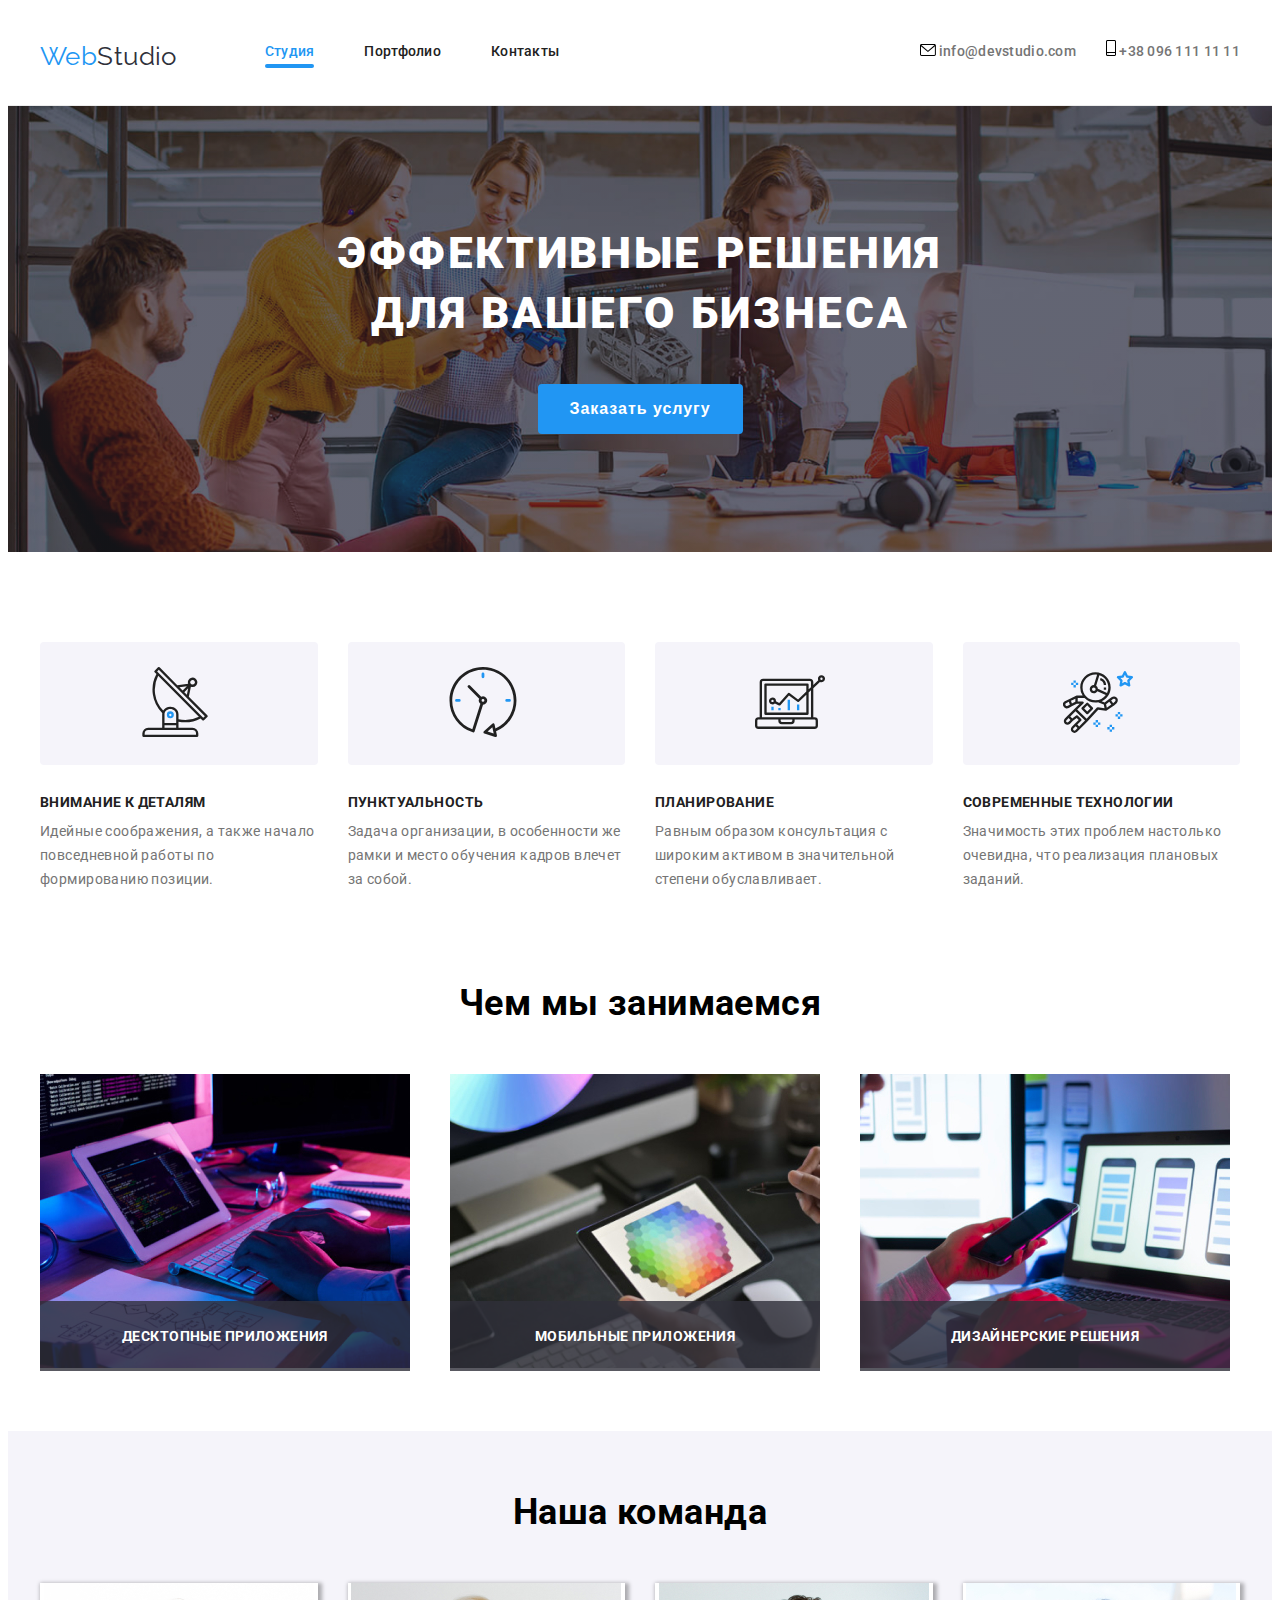
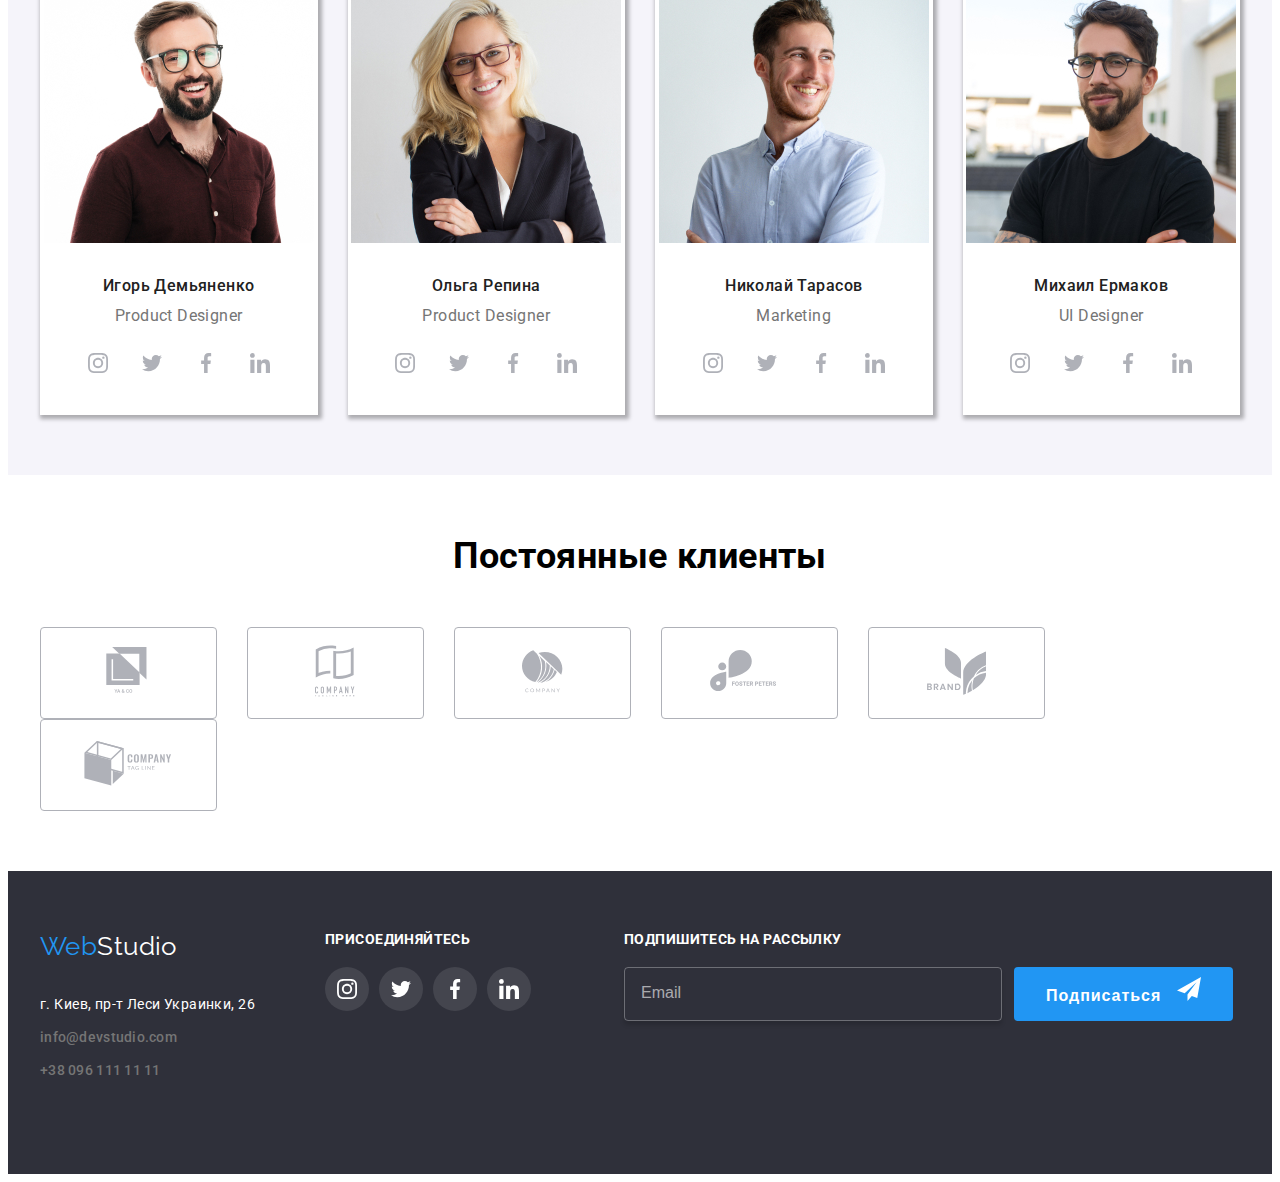
==== commit 453a3b22: "Добавляет адаптивную верстку" ====
--- a/index.html
+++ b/index.html
@@ -139,12 +139,12 @@
                 <ul class="team__list list" >
                     <li class="team__list-members"> 
                         <picture class="picture">
-                            <source srcset="./img/desktop.webp 1x, ./img/desktop@2x.webp 2x" media="min-width: 1200px" type="image/webp">
-                            <source srcset="./img/desktop.jpg 1x, ./img/desktop@2x.jpg 2x" media="min-width: 1200px">
-                            <source srcset="./img/tablet.webp 1x, ./img/tablet@2x.webp 2x" media="min-width: 768px" type="image/webp">
-                            <source srcset="./img/tablet.jpg 1x, ./img/tablet@2x.jpg 2x" media="min-width: 768px">
-                            <source srcset="./img/mobile1.webp 1x, ./img/mobile1@2x.webp 2x" media="min-width: 480px" type="image/webp">
-                            <source srcset="./img/mobile1.jpg 1x, ./img/mobile1@2x.jpg 2x" media="min-width: 480px">
+                            <!--<source srcset="./img/desktop.webp 1x, ./img/desktop@2x.webp 2x" media="(min-width: 1200px)" type="image/webp">-->
+                            <source srcset="./img/desktop.jpg 1x, ./img/desktop@2x.jpg 2x" media="(min-width: 1200px)">
+                           <!-- <source srcset="./img/tablet.webp 1x, ./img/tablet@2x.webp 2x" media="(min-width: 768px)" type="image/webp">-->
+                            <source srcset="./img/tablet.jpg 1x, ./img/tablet@2x.jpg 2x" media="(min-width: 768px)">
+                            <!--<source srcset="./img/mobile1.webp 1x, ./img/mobile1@2x.webp 2x" media="(min-width: 480px)" type="image/webp">-->
+                            <source srcset="./img/mobile1.jpg 1x, ./img/mobile1@2x.jpg 2x" media="(min-width: 480px)">
                             <img src="./img/desktop.jpg"  alt="Игорь Демьяненко" class="picture-img">
                     </picture>
                         <div class="team__describing-members">
@@ -184,15 +184,14 @@
                     </div>                    
                     <li class="team__list-members">
                         <picture class="picture">
-                            <source srcset="./desktop2.webp 1x, ./desktop2@2x.webp 2x" media="min-width: 1200px" type="image/webp">
-                            <source srcset="./img/desktop2.jpg 1x, ./img/desktop2@2x.jpg 2x" media="min-width: 1200px">
-                            <source srcset="./desktop2.jpg 1x, ./desktop2@2x.webp 2x" media="min-width: 768px" type="image/webp">
-                            <source srcset="./tablet2.jpg 1x, ./tablet2@2x.jpg 2x" media="min-width: 768px">
-                            <source srcset="./mobile2.webp 1x, ./mobile2@2x.webp 2x" media="min-width: 480px" type="image/webp">
-                            <source srcset="./mobile2.jpg 1x, ./mobile2@2x.jpg 2x" media="min-width: 480px">
+                           <!-- <source srcset="./desktop2.webp 1x, ./desktop2@2x.webp 2x" media="(min-width: 1200px)" type="image/webp">-->
+                            <source srcset="./img/desktop2.jpg 1x, ./img/desktop2@2x.jpg 2x" media="(min-width: 1200px)">
+                           <!-- <source srcset="./desktop2.jpg 1x, ./desktop2@2x.webp 2x" media="(min-width: 768px)" type="image/webp">-->
+                            <source srcset="./img/tablet2.jpg 1x, ./img/tablet2@2x.jpg 2x" media="(min-width: 768px)">
+                           <!-- <source srcset="./mobile2.webp 1x, ./mobile2@2x.webp 2x" media="(min-width: 480px)" type="image/webp">-->
+                            <source srcset="./img/mobile2.jpg 1x, ./img/mobile2@2x.jpg 2x" media="(min-width: 480px)">
                             <img src="./img/desktop2.jpg"  alt="Ольга Репина">
                     </picture>
-                        <!--<img src="./img/staff2.jpg" width="270" alt="Ольга Репина">-->
                        <div class="team__describing-members"> 
                         <h3 class="team__name-members" >Ольга Репина</h3>
                         <p class="team__members-occupation" lang="en">Product Designer</p>
@@ -231,12 +230,12 @@
                     </li>
                     <li class="team__list-members">
                         <picture>
-                            <source srcset="./img/desktop3.webp 1x, ./img/desktop3@2x.webp 2x" media="min-width: 1200px" type="image/webp">
-                            <source srcset="./img/desktop3.jpg 1x, ./img/desktop3@2x.jpg 2x" media="min-width: 1200px">
-                            <source srcset="./img/desktop3.jpg 1x, ./img/desktop3@2x.webp 2x" media="min-width: 768px" type="image/webp">
-                            <source srcset="./img/tablet3.jpg 1x, ./img/tablet3@2x.jpg 2x" media="min-width: 768px">
-                            <source srcset="./img/mobile3.webp 1x, ./img/mobile3@2x.webp 2x" media="min-width: 480px" type="image/webp">
-                            <source srcset="./img/mobile3.jpg 1x, ./img/mobile3@2x.jpg 2x" media="min-width: 480px">
+                           <!-- <source srcset="./img/desktop3.webp 1x, ./img/desktop3@2x.webp 2x" media="(min-width: 1200px)" type="image/webp">-->
+                            <source srcset="./img/desktop3.jpg 1x, ./img/desktop3@2x.jpg 2x" media="(min-width: 1200px)">
+                           <!-- <source srcset="./img/desktop3.jpg 1x, ./img/desktop3@2x.webp 2x" media="(min-width: 768px)" type="image/webp">-->
+                            <source srcset="./img/tablet3.jpg 1x, ./img/tablet3@2x.jpg 2x" media="(min-width: 768px)">
+                           <!-- <source srcset="./img/mobile3.webp 1x, ./img/mobile3@2x.webp 2x" media="(min-width: 480px)" type="image/webp">-->
+                            <source srcset="./img/mobile3.jpg 1x, ./img/mobile3@2x.jpg 2x" media="(min-width: 480px)">
                             <img src="./img/desktop3.jpg"  alt="Николай Тарасов">
                     </picture>
                       <!--  <img src="./img/staff3.jpg" width="270" alt="Николай Тарасов">-->
@@ -278,12 +277,12 @@
                     </li>
                     <li class="team__list-members">
                         <picture>
-                            <source srcset="./img/desktop4.webp 1x, ./img/desktop4@2x.webp 2x" media="min-width: 1200px" type="image/webp">
-                            <source srcset="./img/desktop.jpg 1x, ./img/desktop@2x.jpg 2x" media="min-width: 1200px">
-                            <source srcset="./img/desktop4.jpg 1x, ./img/desktop4@2x.webp 2x" media="min-width: 768px" type="image/webp">
-                            <source srcset="./img/tablet4.jpg 1x, ./img/tablet4@2x.jpg 2x" media="min-width: 768px">
-                            <source srcset="./img/mobile4.webp 1x, ./img/mobile4@2x.webp 2x" media="min-width: 480px" type="image/webp">
-                            <source srcset="./img/mobile4.jpg 1x, ./img/mobile4@2x.jpg 2x" media="min-width: 480px">
+                            <!-- <source srcset="./img/desktop4.webp 1x, ./img/desktop4@2x.webp 2x" media="(min-width: 1200px)" type="image/webp">-->
+                            <source srcset="./img/desktop4.jpg 1x, ./img/desktop4@2x.jpg 2x" media="(min-width: 1200px)">
+                            <!-- <source srcset="./img/desktop4.jpg 1x, ./img/desktop4@2x.webp 2x" media="(min-width: 768px)" type="image/webp">-->
+                            <source srcset="./img/tablet4.jpg 1x, ./img/tablet4@2x.jpg 2x" media="(min-width: 768px)">
+                            <!-- <source srcset="./img/mobile4.webp 1x, ./img/mobile4@2x.webp 2x" media="(min-width: 480px)" type="image/webp">-->
+                            <source srcset="./img/mobile4.jpg 1x, ./img/mobile4@2x.jpg 2x" media="(min-width: 480px)">
                             <img src="./img/desktop4.jpg"  alt="Михаил Ермаков">
                     </picture>
                        <!-- <img src="./img/staff4.jpg" width="270" alt="Михаил Ермаков">-->
--- a/css/main.min.css
+++ b/css/main.min.css
@@ -1,2 +1,2 @@
-.container{width:100%;padding-left:15px;padding-right:15px;margin-right:auto;margin-left:auto}@media screen and (min-width: 480px){.container{width:480px}}@media screen and (min-width: 768px){.container{width:768px}}@media screen and (min-width: 1200px){.container{width:1200px}}body{font-family:Roboto, sant-serif;font-weight:normal;font-size:14px;letter-spacing:0.03em}.social-icons,.main-meny,.contacts__list,.advantages__list,.work__list,.team__list,.clients__set,.contacts__list_footer,.meny-portfolio__list{list-style:none;padding:0;margin:0}.logo,.main-meny__link,.contacts__mail-icon,.contacts__telefon-icon,.contacts__link,.address-link{text-decoration:none}.img{display:block;max-width:100%;height:auto}h1,h2,h3,h4,h5,h6,p{margin-bottom:0;margin-top:0}.section{padding-top:60px;padding-bottom:60px}.section-title{margin-top:0;margin-bottom:50px;text-align:center;color:var(--titel-color);font-weight:700;font-size:36px;line-height:1.17}.social-icons{display:-webkit-box;display:-ms-flexbox;display:flex;-webkit-box-pack:center;-ms-flex-pack:center;justify-content:center;margin-top:16px}.social-icons__set{display:-webkit-box;display:-ms-flexbox;display:flex;margin-right:10px}.social-icon__link{display:-webkit-box;display:-ms-flexbox;display:flex;-webkit-box-pack:center;-ms-flex-pack:center;justify-content:center;-webkit-box-align:center;-ms-flex-align:center;align-items:center;width:44px;height:44px;-webkit-transition:background-color 250ms cubic-bezier(0.4, 0, 0.2, 1);transition:background-color 250ms cubic-bezier(0.4, 0, 0.2, 1);background-color:transparent;border-radius:50%}.socialicons-content{width:20px;height:20px;fill:#AFB1B8}.social-icon__link:hover{background-color:#2196F3}.social-icon__link:hover .socialicons-content{fill:#fff}.social-icons__set:last-child{margin-right:0}.main-button{display:inline-block;border-radius:4px;padding:10px 32px;background-color:#2196F3;color:#fff;font-weight:700;font-size:16px;line-height:1.87;text-align:center;letter-spacing:0.06em;border:none}.section-title{margin-top:0;margin-bottom:50px;text-align:center;color:var(--titel-color);font-weight:700;font-size:36px;line-height:1.17}.menu-button{display:-webkit-inline-box;display:-ms-inline-flexbox;display:inline-flex;margin:0;padding:0;margin-left:287px;margin-top:21px;margin-bottom:21px;background-color:transparent;border:none}@media screen and (min-width: 767px){.menu-button{display:none}}.menu-button .icon-cross{display:none}.menu-button.is-open .icon-cross{display:block}.menu-button.is-open .icon-menu{display:none}.page-header{position:relative}.mobile-meny{background-color:#fff}@media screen and (max-width: 767px){.mobile-meny{display:none;position:absolute;padding:60px 140px;top:100%;left:0;width:100%;height:453}.mobile-meny.is-open{display:block}}@media screen and (min-width: 768px){.mobile-meny{display:-webkit-box;display:-ms-flexbox;display:flex;-ms-flex-line-pack:center;align-content:center;-webkit-box-pack:justify;-ms-flex-pack:justify;justify-content:space-between;-webkit-box-flex:1;-ms-flex-positive:1;flex-grow:1}}.logo{color:#2196f3;font-family:Raleway, sant-serif;font-weight:700px;font-size:26px;line-height:1,19}.logo-element{color:#2F303A}.page-header{border-bottom:1px solid #ECECEC}.header.container{display:-webkit-box;display:-ms-flexbox;display:flex;-webkit-box-align:center;-ms-flex-align:center;align-items:center}@media screen and (min-width: 767px){.main-nav{display:-webkit-box;display:-ms-flexbox;display:flex;-webkit-box-align:center;-ms-flex-align:center;align-items:center}}@media screen and (min-width: 767px){.main-meny{display:-webkit-box;display:-ms-flexbox;display:flex;-ms-flex-line-pack:center;align-content:center;margin-left:88px}}@media screen and (min-width: 767px){.main-meny__item:not(:last-child){margin-right:50px}}.main-meny__link{position:relative;display:block;margin-top:32px;margin-bottom:32px;-webkit-transition:color 250ms cubic-bezier(0.4, 0, 0.2, 1);transition:color 250ms cubic-bezier(0.4, 0, 0.2, 1);color:#212121;text-align:center;font-weight:500;line-height:1.14;letter-spacing:0.02em}.main-meny__link.current::after{content:"";position:absolute;display:block;width:100%;height:4px;bottom:0;left:0;background-color:#2196F3;border-radius:2px}.main-meny__link:hover,.main-meny__link:focus{color:#2196F3}.main-meny__link.current{display:inline-block}.main-meny__link.current{margin:0 0;padding-bottom:8px;color:#2196F3}@media screen and (min-width: 767px){.main-meny__link.current{margin:32px 0px}}.contacts__mail-icon{-webkit-transition:fill 250ms cubic-bezier(0.4, 0, 0.2, 1);transition:fill 250ms cubic-bezier(0.4, 0, 0.2, 1);height:12px;width:16px;fill:main-color}@media screen and (min-width: 767px) and (max-width: 1199px){.contacts__mail-icon{height:10px;width:14px;margin-right:8px}}.contacts__telefon-icon{-webkit-transition:fill 250ms cubic-bezier(0.4, 0, 0.2, 1);transition:fill 250ms cubic-bezier(0.4, 0, 0.2, 1);height:16px;width:10px;fill:main-color}@media screen and (min-width: 767px) and (max-width: 1199px){.contacts__telefon-icon{height:14px;width:10px;margin-right:8px}}@media screen and (min-width: 767px){.contacts{margin-bottom:32px;margin-top:32px}}@media screen and (min-width: 1199px){.contacts{margin-left:auto}}@media screen and (min-width: 768px){.contacts__list{margin-left:70px}}@media screen and (min-width: 1200px){.contacts__list{display:-webkit-box;display:-ms-flexbox;display:flex}.contacts__list .contacts__item+.contacts__item{margin-left:30px}}.contacts__item{text-align:center}@media screen and (min-width: 767px){.contacts__item{text-align:left}}.contacts__link{color:#757575;font-weight:500;line-height:1.14;letter-spacing:0.02em;-webkit-transition:color 250ms cubic-bezier(0.4, 0, 0.2, 1);transition:color 250ms cubic-bezier(0.4, 0, 0.2, 1)}@media screen and (min-width: 767px) and (max-width: 1199px){.contacts__link{font-size:12px;line-height:1.171}}.contacts__link:hover{color:#2196F3}.contacts__link:hover .contacts__telefon-icon,.contacts__link:hover .contacts__mail-icon{fill:#2196F3}.hero{background-color:#2F303A;background-image:-webkit-gradient(linear, left top, left bottom, from(rgba(47,48,58,0.4)), to(rgba(47,48,58,0.4))),url(../img/HeaderMobil.jpg);background-image:linear-gradient(rgba(47,48,58,0.4), rgba(47,48,58,0.4)),url(../img/HeaderMobil.jpg);background-size:cover;background-repeat:no-repeat;padding-top:118px;padding-bottom:118px;text-align:center}@media screen and (min-device-pixel-ratio: 2), screen and (-webkit-min-device-pixel-ratio: 2), screen and (min-resolution: 192dpi), screen and (min-resolution: 2dppx){.hero{background-image:url(../img/HeaderMobil@2x.jpg)}}@media screen and (min-width: 768px){.hero{background-image:-webkit-gradient(linear, left top, left bottom, from(rgba(47,48,58,0.4)), to(rgba(47,48,58,0.4))),url(../img/HeaderTablet.jpg);background-image:linear-gradient(rgba(47,48,58,0.4), rgba(47,48,58,0.4)),url(../img/HeaderTablet.jpg)}}@media screen and (min-width: 768px) and (min-device-pixel-ratio: 2), screen and (min-width: 768px) and (-webkit-min-device-pixel-ratio: 2), screen and (min-width: 768px) and (min-resolution: 192dpi), screen and (min-width: 768px) and (min-resolution: 2dppx){.hero{background-image:url(../img/HeaderTablet@2x.jpg)}}@media screen and (min-width: 1200px){.hero{background-image:-webkit-gradient(linear, left top, left bottom, from(rgba(47,48,58,0.4)), to(rgba(47,48,58,0.4))),url(../img/HeaderDesktop.jpg);background-image:linear-gradient(rgba(47,48,58,0.4), rgba(47,48,58,0.4)),url(../img/HeaderDesktop.jpg)}}@media screen and (min-width: 1200px) and (min-device-pixel-ratio: 2), screen and (min-width: 1200px) and (-webkit-min-device-pixel-ratio: 2), screen and (min-width: 1200px) and (min-resolution: 192dpi), screen and (min-width: 1200px) and (min-resolution: 2dppx){.hero{background-image:url(../img/HeaderDesktop@2x.jpg)}}.hero-title{text-align:center;color:#fff;margin-bottom:40px;font-weight:900;font-size:26px;line-height:1.615;letter-spacing:0.06em;text-transform:uppercase}@media screen and (min-width: 1200px){.hero-title{font-size:44px;line-height:1.36;color:#fff}}.hero-main{text-align:center}.backdrop{position:fixed;top:0;left:0;opacity:1;-webkit-transition:opacity 250ms cubic-bezier(0.4, 0, 0.2, 1);transition:opacity 250ms cubic-bezier(0.4, 0, 0.2, 1);width:100%;height:100%;background-color:rgba(0,0,0,0.2)}.backdrop.is-hidden{opacity:0;pointer-events:none}.backdrop.is-hidden .modal{-webkit-transform:translate(-50%, -50%) scale(1, 2);transform:translate(-50%, -50%) scale(1, 2)}.modal{position:absolute;top:50%;left:50%;-webkit-transform:translate(-50%, -50%) scale(1);transform:translate(-50%, -50%) scale(1);-webkit-transition:-webkit-transform 1000ms cubic-bezier(0.4, 0, 0.2, 1);transition:-webkit-transform 1000ms cubic-bezier(0.4, 0, 0.2, 1);transition:transform 1000ms cubic-bezier(0.4, 0, 0.2, 1);transition:transform 1000ms cubic-bezier(0.4, 0, 0.2, 1), -webkit-transform 1000ms cubic-bezier(0.4, 0, 0.2, 1);width:450px;height:609px;background-color:#fff;-webkit-box-shadow:0px 2px 1px 0 rgba(0,0,0,0.2),0px 1px 1px 0px rgba(0,0,0,0.14);box-shadow:0px 2px 1px 0 rgba(0,0,0,0.2),0px 1px 1px 0px rgba(0,0,0,0.14)}@media screen and (min-width: 1200px){.modal{width:528px;height:581px}}.modal-button{position:absolute;top:8px;right:8px;display:block;width:30px;height:30px;padding:9px 9px 9px 9px;background-color:#fff;border:1px solid rgba(0,0,0,0.1);border-radius:50%}.modal-button:hover .modal-icon{fill:#2196F3}.modal-icon{width:11px;height:11px;-webkit-transition:fill 250ms cubic-bezier(0.4, 0, 0.2, 1);transition:fill 250ms cubic-bezier(0.4, 0, 0.2, 1)}.blank{margin-left:40px;margin-right:40px}.blank-title{text-align:center;font-weight:700;font-size:20px;line-height:1.172;margin-bottom:12px;margin-top:40px}.blank-form{position:relative;display:-webkit-box;display:-ms-flexbox;display:flex;-webkit-box-orient:vertical;-webkit-box-direction:normal;-ms-flex-direction:column;flex-direction:column}.form-input{margin-bottom:10px;padding-left:42px;height:40px;border:1px solid rgba(33,33,33,0.2);border-radius:4px;outline:none;-webkit-transition:border-color 250ms cubic-bezier(0.4, 0, 0.2, 1);transition:border-color 250ms cubic-bezier(0.4, 0, 0.2, 1)}.blank-icon{position:absolute;bottom:40%;left:13.5px;-webkit-transform:translateY(50%);transform:translateY(50%);width:15px;height:12px;-webkit-transition:fill 250ms cubic-bezier(0.4, 0, 0.2, 1);transition:fill 250ms cubic-bezier(0.4, 0, 0.2, 1)}.form-input:focus{border-color:#2196F3}.blank-form:focus-within>.blank-icon{fill:#2196F3}.form-input.kommentar{height:120px;margin-bottom:20px;padding:12px 16px}.form-label{font-size:12px;line-height:1.172;margin-bottom:4px}.checkbox-form{display:-webkit-box;display:-ms-flexbox;display:flex;-webkit-box-align:center;-ms-flex-align:center;align-items:center;margin-bottom:30px;line-height:1.71}.blank-checkbox{color:#757575;font-size:12px;line-height:1.712}@media screen and (min-width: 1200px){.blank-checkbox{font-size:14px}}.blank-checkbox a{color:#2196F3}.checkbox-icon{display:inline-block;width:16px;height:15px;margin-right:9px;margin-left:10px;border:2px solid #212121;border-radius:2px}.checkbox-input{position:absolute;width:1px;height:1px;margin:-1px;border:0;padding:0;clip:rect(0 0 0 0);overflow:hidden}.checkbox-input:checked+.checkbox-icon{border-color:#2196F3;background-color:#2196F3;background-image:url(../img/Vector.svg);background-repeat:no-repeat;background-size:contain;background-origin:border-box}.blank .main-button{display:block;margin:0 auto;cursor:pointer;-webkit-box-shadow:0px 4px 4px rgba(0,0,0,0.15);box-shadow:0px 4px 4px rgba(0,0,0,0.15)}.blank .main-button:hover{background-color:#188CE8;-webkit-transition:background-color 250ms cubic-bezier(0.4, 0, 0.2, 1);transition:background-color 250ms cubic-bezier(0.4, 0, 0.2, 1)}.advantages__item-title{margin-top:30px;margin-bottom:10px;color:#212121;font-weight:700;font-size:14px;line-height:1.14;text-align:center;text-transform:uppercase}@media screen and (min-width: 768px){.advantages__item-title{text-align:left}}.adventages__icon-set{padding:25px 190px;background:#F5F4FA;border-radius:4px}@media screen and (min-width: 768px){.adventages__icon-set{padding:25px 144px}}@media screen and (min-width: 1200px){.adventages__icon-set{padding:25px 100px}}.adventage__icon{width:70px;height:70px}.advantages__item-post{color:#757575;margin-top:0;margin-bottom:0;line-height:1.71}@media screen and (min-width: 768px){.advantages__list{display:-webkit-box;display:-ms-flexbox;display:flex;-ms-flex-wrap:wrap;flex-wrap:wrap}}.advantages__item{padding:30px 0}@media screen and (min-width: 768px){.advantages__item{width:calc(( 100% - 30px )/2)}.advantages__item:not(:nth-child(2n)){margin-right:30px}}@media screen and (min-width: 1200px){.advantages__item{width:calc(( 100% - 90px )/4)}.advantages__item:not(:nth-child(4n)){margin-right:30px}}@media screen and (max-width: 1199px){.work{display:none}}.section.work{padding-top:0}.work__list{display:-webkit-box;display:-ms-flexbox;display:flex}.work__list-item{position:relative;width:calc(( 100% - 60px )/3)}.work__list-item:not(:nth-child(3n)){margin-right:30px}.work__layout-description{position:absolute;bottom:0;left:0;width:370px;height:70px;background-color:rgba(47,48,58,0.8)}.work__layout-category{margin-top:27px;text-align:center;font-weight:700;line-height:0,853;text-transform:uppercase;color:#fff}.section.team{background-color:#F5F4FA}@media screen and (min-width: 768px){.team__list{display:-webkit-box;display:-ms-flexbox;display:flex;-ms-flex-wrap:wrap;flex-wrap:wrap}}.team__list-members{text-align:center;background-color:#fff;-webkit-box-shadow:2px 2px 4px 2px rgba(0,0,0,0.3);box-shadow:2px 2px 4px 2px rgba(0,0,0,0.3)}@media screen and (min-width: 768px) and (max-width: 1199px){.team__list-members{width:calc(( 100% - 30px )/2)}.team__list-members:not(:nth-child(2n)){margin-right:30px}.team__list-members:not(:nth-last-child(-n+2)){margin-bottom:30px}}@media screen and (min-width: 1200px){.team__list-members{width:calc(( 100% - 90px )/4);margin-bottom:0}.team__list-members:not(:nth-child(4n)){margin-right:30px}}.team__describing-members{margin:30px 32px}.team__name-members{margin-bottom:10px;color:#212121;font-weight:500;font-size:16px;line-height:1.19}.team__members-occupation{color:#757575;font-size:16px;line-height:1.19}.clients__set{display:-webkit-box;display:-ms-flexbox;display:flex;-ms-flex-wrap:wrap;flex-wrap:wrap}.clients__list{display:-webkit-box;display:-ms-flexbox;display:flex;-webkit-box-pack:center;-ms-flex-pack:center;justify-content:center;-webkit-box-align:center;-ms-flex-align:center;align-items:center;width:calc(( 100% - 30px )/2);height:90px;-webkit-transition:border 250ms cubic-bezier(0.4, 0, 0.2, 1);transition:border 250ms cubic-bezier(0.4, 0, 0.2, 1);border:1px solid #AFB1B8;border-radius:4px}@media screen and (min-width: 320px) and (max-width: 767px){.clients__list:not(:nth-child(2n)){margin-right:30px}.clients__list:not(:nth-last-child(-n+2)){margin-bottom:30px}}@media screen and (min-width: 768px) and (max-width: 1199px){.clients__list{width:calc(( 100% - 60px )/3)}.clients__list:not(:nth-child(3n)){margin-right:30px}.clients__list:not(:nth-last-child(-n+3)){margin-bottom:30px}}@media screen and (min-width: 1200px){.clients__list{width:calc(( 100% - 150px )/6)}.clients__list:not(:nth-child(6n)){margin-right:30px}}.clients__list:hover{border:1px solid #2196F3}.clients__icon-content{fill:#AFB1B8;-webkit-transition:fill 250ms cubic-bezier(0.4, 0, 0.2, 1);transition:fill 250ms cubic-bezier(0.4, 0, 0.2, 1)}.clients__list:hover .clients__icon-content{fill:#2196F3}@media screen and (min-width: 768px){.footer__tablet{display:-webkit-box;display:-ms-flexbox;display:flex;margin-left:76px;margin-right:89px}}@media screen and (min-width: 768px) and (min-width: 1200px){.footer__tablet{margin-left:0;margin-right:0}}.footer{padding-top:60px;padding-bottom:60px;background-color:#2F303A}@media screen and (min-width: 768px) and (max-width: 1199px){.contacts__list_footer .contacts__item{text-align:center}}@media screen and (min-width: 1200px){.footer .container{display:-webkit-box;display:-ms-flexbox;display:flex}}.footer .logo{display:block;margin-bottom:20px}.footer .logo-element{color:#fff}.footer__contacts{text-align:center}@media screen and (min-width: 768px){.footer__contacts{margin-right:165px}}@media screen and (min-width: 1200px){.footer__contacts{margin-right:70px;text-align:left}}@media screen and (min-width: 768px) and (max-width: 1199px){.contacts__link.footers{font-size:14px}}.address-link{color:#fff}.contacts__item:not(:last-child){margin-bottom:8px}@media screen and (min-width: 1200px){.contacts__item:not(:last-child){margin-bottom:9px}}.contacts{font-style:normal;line-height:1.71}.footer .social-icon__link{-webkit-transition:background-color 250ms cubic-bezier(0.4, 0, 0.2, 1);transition:background-color 250ms cubic-bezier(0.4, 0, 0.2, 1);background-color:rgba(255,255,255,0.1)}.footer .social-icon__link:hover{background-color:#2196F3}.footer .socialicons-content{fill:#fff}.recall{text-align:center}@media screen and (min-width: 1200px){.recall{margin-right:93px}}.recall-word{margin-bottom:20px;margin-top:60px;text-align:center;font-weight:700;color:#fff;line-height:0,853;text-transform:uppercase}@media screen and (min-width: 768px){.recall-word{margin-top:0}}@media screen and (min-width: 1200px){.recall-word{text-align:left}}.sub-form{margin-bottom:20px}@media screen and (min-width: 768px){.sub-form{padding-left:168px;padding-right:152px}}@media screen and (min-width: 768px) and (min-width: 1200px){.sub-form{padding-left:0;padding-right:0}}@media screen and (min-width: 1200px){.sub-form{margin-top:0;margin-bottom:0;margin-right:12px}}@media screen and (min-width: 1200px){.sub-field{display:-webkit-box;display:-ms-flexbox;display:flex}}.sub-label{color:rgba(255,255,255,0.6);font-size:16px}.sub-icon{width:24px;height:24px;margin-left:10px}.sub-input{width:100%;height:50px;margin-right:12px;padding-left:16px;border:1px solid rgba(255,255,255,0.3);border-radius:4px;color:#F5F4FA;-webkit-box-shadow:0px 4px 4px rgba(0,0,0,0.15);box-shadow:0px 4px 4px rgba(0,0,0,0.15);background-color:transparent}@media screen and (min-width: 768px){.sub-input{margin:20px 0;width:450px}}@media screen and (min-width: 1200px){.sub-input{width:358px;margin:0 0}}.sub-input::-webkit-input-placeholder{color:rgba(255,255,255,0.6);font-size:16px}.sub-input:-ms-input-placeholder{color:rgba(255,255,255,0.6);font-size:16px}.sub-input::-ms-input-placeholder{color:rgba(255,255,255,0.6);font-size:16px}.sub-input::placeholder{color:rgba(255,255,255,0.6);font-size:16px}.footer .main-button{display:-webkit-box;display:-ms-flexbox;display:flex;-ms-flex-line-pack:center;align-content:center;margin:0 140px}@media screen and (min-width: 768px){.footer .main-button{margin-left:291px;margin-right:276px}}@media screen and (min-width: 768px) and (min-width: 1200px){.footer .main-button{margin-left:0;margin-right:0}}.page-header.portfolio{border:1px solid #ECECEC}.meny-portfolio{padding-bottom:50px}.meny-portfolio__list{display:-webkit-box;display:-ms-flexbox;display:flex;-ms-flex-wrap:wrap;flex-wrap:wrap}.secondary-btn{-webkit-transition:background-color 250ms cubic-bezier(0.4, 0, 0.2, 1),color 250ms cubic-bezier(0.4, 0, 0.2, 1),-webkit-box-shadow 250ms cubic-bezier(0.4, 0, 0.2, 1);transition:background-color 250ms cubic-bezier(0.4, 0, 0.2, 1),color 250ms cubic-bezier(0.4, 0, 0.2, 1),-webkit-box-shadow 250ms cubic-bezier(0.4, 0, 0.2, 1);transition:background-color 250ms cubic-bezier(0.4, 0, 0.2, 1),color 250ms cubic-bezier(0.4, 0, 0.2, 1),box-shadow 250ms cubic-bezier(0.4, 0, 0.2, 1);transition:background-color 250ms cubic-bezier(0.4, 0, 0.2, 1),color 250ms cubic-bezier(0.4, 0, 0.2, 1),box-shadow 250ms cubic-bezier(0.4, 0, 0.2, 1),-webkit-box-shadow 250ms cubic-bezier(0.4, 0, 0.2, 1);padding:6px 22px;background-color:#F5F4FA;color:#212121;border:none;border-radius:4px;font-weight:500;font-size:16px;line-height:1.62;text-align:center}.secondary-btn:hover,.secondary-btn:focus{background-color:#2196F3;color:#fff;-webkit-box-shadow:0px 3px 1px rgba(0,0,0,0.1),0px 1px 2px rgba(0,0,0,0.08),0px 2px 2px rgba(0,0,0,0.12);box-shadow:0px 3px 1px rgba(0,0,0,0.1),0px 1px 2px rgba(0,0,0,0.08),0px 2px 2px rgba(0,0,0,0.12)}.meny-portfolio__button{margin-right:8px}
+.container{width:100%;padding-left:15px;padding-right:15px;margin-right:auto;margin-left:auto}@media screen and (min-width: 480px){.container{width:480px}}@media screen and (min-width: 768px){.container{width:768px}}@media screen and (min-width: 1200px){.container{width:1200px}}body{font-family:Roboto, sant-serif;font-weight:normal;font-size:14px;letter-spacing:0.03em}.social-icons,.main-meny,.contacts__list,.advantages__list,.work__list,.team__list,.clients__set,.contacts__list_footer,.meny-portfolio__list,.portfolio-gallery__list{list-style:none;padding:0;margin:0}.logo,.main-meny__link,.contacts__mail-icon,.contacts__telefon-icon,.contacts__link,.address-link{text-decoration:none}.img{display:block;max-width:100%;height:auto}h1,h2,h3,h4,h5,h6,p{margin-bottom:0;margin-top:0}.section{padding-top:60px;padding-bottom:60px}.section-title{margin-top:0;margin-bottom:50px;text-align:center;color:var(--titel-color);font-weight:700;font-size:36px;line-height:1.17}.social-icons{display:-webkit-box;display:-ms-flexbox;display:flex;-webkit-box-pack:center;-ms-flex-pack:center;justify-content:center;margin-top:16px}.social-icons__set{display:-webkit-box;display:-ms-flexbox;display:flex;margin-right:10px}.social-icon__link{display:-webkit-box;display:-ms-flexbox;display:flex;-webkit-box-pack:center;-ms-flex-pack:center;justify-content:center;-webkit-box-align:center;-ms-flex-align:center;align-items:center;width:44px;height:44px;-webkit-transition:background-color 250ms cubic-bezier(0.4, 0, 0.2, 1);transition:background-color 250ms cubic-bezier(0.4, 0, 0.2, 1);background-color:transparent;border-radius:50%}.socialicons-content{width:20px;height:20px;fill:#AFB1B8}.social-icon__link:hover{background-color:#2196F3}.social-icon__link:hover .socialicons-content{fill:#fff}.social-icons__set:last-child{margin-right:0}.main-button{display:inline-block;border-radius:4px;padding:10px 32px;background-color:#2196F3;color:#fff;font-weight:700;font-size:16px;line-height:1.87;text-align:center;letter-spacing:0.06em;border:none}.section-title{margin-top:0;margin-bottom:50px;text-align:center;color:var(--titel-color);font-weight:700;font-size:36px;line-height:1.17}.menu-button{display:-webkit-inline-box;display:-ms-inline-flexbox;display:inline-flex;margin:0;padding:0;margin-left:287px;margin-top:21px;margin-bottom:21px;background-color:transparent;border:none}@media screen and (min-width: 767px){.menu-button{display:none}}.menu-button.is-open .icon-cross{display:block}.menu-button .icon-cross{display:none}.menu-button.is-open .icon-menu{display:none}.page-header{position:relative}.mobile-meny{background-color:#fff}@media screen and (max-width: 767px){.mobile-meny{display:none;position:absolute;padding:60px 140px;top:100%;left:0;width:100%;height:453}.mobile-meny.is-open{display:block}}@media screen and (min-width: 768px){.mobile-meny{display:-webkit-box;display:-ms-flexbox;display:flex;-ms-flex-line-pack:center;align-content:center;-webkit-box-pack:justify;-ms-flex-pack:justify;justify-content:space-between;-webkit-box-flex:1;-ms-flex-positive:1;flex-grow:1}}.icon-menu:hover{border:transparent}.logo{color:#2196f3;font-family:Raleway, sant-serif;font-weight:700px;font-size:26px;line-height:1,19}.logo-element{color:#2F303A}.page-header{border-bottom:1px solid #ECECEC}.header.container{display:-webkit-box;display:-ms-flexbox;display:flex;-webkit-box-align:center;-ms-flex-align:center;align-items:center}@media screen and (min-width: 767px){.main-nav{display:-webkit-box;display:-ms-flexbox;display:flex;-webkit-box-align:center;-ms-flex-align:center;align-items:center}}@media screen and (min-width: 767px){.main-meny{display:-webkit-box;display:-ms-flexbox;display:flex;-ms-flex-line-pack:center;align-content:center;margin-left:88px}}@media screen and (min-width: 767px){.main-meny__item:not(:last-child){margin-right:50px}}.main-meny__link{position:relative;display:block;margin-top:32px;margin-bottom:32px;-webkit-transition:color 250ms cubic-bezier(0.4, 0, 0.2, 1);transition:color 250ms cubic-bezier(0.4, 0, 0.2, 1);color:#212121;text-align:center;font-weight:500;line-height:1.14;letter-spacing:0.02em}.main-meny__link.current::after{content:"";position:absolute;display:block;width:100%;height:4px;bottom:0;left:0;background-color:#2196F3;border-radius:2px}.main-meny__link:hover,.main-meny__link:focus{color:#2196F3}.main-meny__link.current{display:inline-block}.main-meny__link.current{margin:0 0;padding-bottom:8px;color:#2196F3}@media screen and (min-width: 767px){.main-meny__link.current{margin:32px 0px}}.contacts__mail-icon{-webkit-transition:fill 250ms cubic-bezier(0.4, 0, 0.2, 1);transition:fill 250ms cubic-bezier(0.4, 0, 0.2, 1);height:12px;width:16px;fill:main-color}@media screen and (min-width: 767px) and (max-width: 1199px){.contacts__mail-icon{height:10px;width:14px;margin-right:8px}}.contacts__telefon-icon{-webkit-transition:fill 250ms cubic-bezier(0.4, 0, 0.2, 1);transition:fill 250ms cubic-bezier(0.4, 0, 0.2, 1);height:16px;width:10px;fill:main-color}@media screen and (min-width: 767px) and (max-width: 1199px){.contacts__telefon-icon{height:14px;width:10px;margin-right:8px}}@media screen and (min-width: 767px){.contacts{margin-bottom:32px;margin-top:32px}}@media screen and (min-width: 1199px){.contacts{margin-left:auto}}@media screen and (min-width: 768px){.contacts__list{margin-left:70px}}@media screen and (min-width: 1200px){.contacts__list{display:-webkit-box;display:-ms-flexbox;display:flex}.contacts__list .contacts__item+.contacts__item{margin-left:30px}}.contacts__item{text-align:center}@media screen and (min-width: 767px){.contacts__item{text-align:left}}.contacts__link{color:#757575;font-weight:500;line-height:1.14;letter-spacing:0.02em;-webkit-transition:color 250ms cubic-bezier(0.4, 0, 0.2, 1);transition:color 250ms cubic-bezier(0.4, 0, 0.2, 1)}@media screen and (min-width: 767px) and (max-width: 1199px){.contacts__link{font-size:12px;line-height:1.171}}.contacts__link:hover{color:#2196F3}.contacts__link:hover .contacts__telefon-icon,.contacts__link:hover .contacts__mail-icon{fill:#2196F3}.hero{background-color:#2F303A;background-image:-webkit-gradient(linear, left top, left bottom, from(rgba(47,48,58,0.4)), to(rgba(47,48,58,0.4))),url(../img/HeaderMobil.jpg);background-image:linear-gradient(rgba(47,48,58,0.4), rgba(47,48,58,0.4)),url(../img/HeaderMobil.jpg);background-size:cover;background-repeat:no-repeat;padding-top:118px;padding-bottom:118px;text-align:center}@media screen and (min-device-pixel-ratio: 2), screen and (-webkit-min-device-pixel-ratio: 2), screen and (min-resolution: 192dpi), screen and (min-resolution: 2dppx){.hero{background-image:url(../img/HeaderMobil@2x.jpg)}}@media screen and (min-width: 768px){.hero{background-image:-webkit-gradient(linear, left top, left bottom, from(rgba(47,48,58,0.4)), to(rgba(47,48,58,0.4))),url(../img/HeaderTablet.jpg);background-image:linear-gradient(rgba(47,48,58,0.4), rgba(47,48,58,0.4)),url(../img/HeaderTablet.jpg)}}@media screen and (min-width: 768px) and (min-device-pixel-ratio: 2), screen and (min-width: 768px) and (-webkit-min-device-pixel-ratio: 2), screen and (min-width: 768px) and (min-resolution: 192dpi), screen and (min-width: 768px) and (min-resolution: 2dppx){.hero{background-image:url(../img/HeaderTablet@2x.jpg)}}@media screen and (min-width: 1200px){.hero{background-image:-webkit-gradient(linear, left top, left bottom, from(rgba(47,48,58,0.4)), to(rgba(47,48,58,0.4))),url(../img/HeaderDesktop.jpg);background-image:linear-gradient(rgba(47,48,58,0.4), rgba(47,48,58,0.4)),url(../img/HeaderDesktop.jpg)}}@media screen and (min-width: 1200px) and (min-device-pixel-ratio: 2), screen and (min-width: 1200px) and (-webkit-min-device-pixel-ratio: 2), screen and (min-width: 1200px) and (min-resolution: 192dpi), screen and (min-width: 1200px) and (min-resolution: 2dppx){.hero{background-image:url(../img/HeaderDesktop@2x.jpg)}}.hero-title{text-align:center;color:#fff;margin-bottom:40px;font-weight:900;font-size:26px;line-height:1.615;letter-spacing:0.06em;text-transform:uppercase}@media screen and (min-width: 1200px){.hero-title{font-size:44px;line-height:1.36;color:#fff}}.hero-main{text-align:center}.backdrop{position:fixed;top:0;left:0;opacity:1;-webkit-transition:opacity 250ms cubic-bezier(0.4, 0, 0.2, 1);transition:opacity 250ms cubic-bezier(0.4, 0, 0.2, 1);width:100%;height:100%;background-color:rgba(0,0,0,0.2)}.backdrop.is-hidden{opacity:0;pointer-events:none}.backdrop.is-hidden .modal{-webkit-transform:translate(-50%, -50%) scale(1, 2);transform:translate(-50%, -50%) scale(1, 2)}.modal{position:absolute;top:50%;left:50%;-webkit-transform:translate(-50%, -50%) scale(1);transform:translate(-50%, -50%) scale(1);-webkit-transition:-webkit-transform 1000ms cubic-bezier(0.4, 0, 0.2, 1);transition:-webkit-transform 1000ms cubic-bezier(0.4, 0, 0.2, 1);transition:transform 1000ms cubic-bezier(0.4, 0, 0.2, 1);transition:transform 1000ms cubic-bezier(0.4, 0, 0.2, 1), -webkit-transform 1000ms cubic-bezier(0.4, 0, 0.2, 1);width:450px;height:609px;background-color:#fff;-webkit-box-shadow:0px 2px 1px 0 rgba(0,0,0,0.2),0px 1px 1px 0px rgba(0,0,0,0.14);box-shadow:0px 2px 1px 0 rgba(0,0,0,0.2),0px 1px 1px 0px rgba(0,0,0,0.14)}@media screen and (min-width: 1200px){.modal{width:528px;height:581px}}.modal-button{position:absolute;top:8px;right:8px;display:block;width:30px;height:30px;padding:9px 9px 9px 9px;background-color:#fff;border:1px solid rgba(0,0,0,0.1);border-radius:50%}.modal-button:hover .modal-icon{fill:#2196F3}.modal-icon{width:11px;height:11px;-webkit-transition:fill 250ms cubic-bezier(0.4, 0, 0.2, 1);transition:fill 250ms cubic-bezier(0.4, 0, 0.2, 1)}.blank{margin-left:40px;margin-right:40px}.blank-title{text-align:center;font-weight:700;font-size:20px;line-height:1.172;margin-bottom:12px;margin-top:40px}.blank-form{position:relative;display:-webkit-box;display:-ms-flexbox;display:flex;-webkit-box-orient:vertical;-webkit-box-direction:normal;-ms-flex-direction:column;flex-direction:column}.form-input{margin-bottom:10px;padding-left:42px;height:40px;border:1px solid rgba(33,33,33,0.2);border-radius:4px;outline:none;-webkit-transition:border-color 250ms cubic-bezier(0.4, 0, 0.2, 1);transition:border-color 250ms cubic-bezier(0.4, 0, 0.2, 1)}.blank-icon{position:absolute;bottom:40%;left:13.5px;-webkit-transform:translateY(50%);transform:translateY(50%);width:15px;height:12px;-webkit-transition:fill 250ms cubic-bezier(0.4, 0, 0.2, 1);transition:fill 250ms cubic-bezier(0.4, 0, 0.2, 1)}.form-input:focus{border-color:#2196F3}.blank-form:focus-within>.blank-icon{fill:#2196F3}.form-input.kommentar{height:120px;margin-bottom:20px;padding:12px 16px}.form-label{font-size:12px;line-height:1.172;margin-bottom:4px}.checkbox-form{display:-webkit-box;display:-ms-flexbox;display:flex;-webkit-box-align:center;-ms-flex-align:center;align-items:center;margin-bottom:30px;line-height:1.71}.blank-checkbox{color:#757575;font-size:12px;line-height:1.712}@media screen and (min-width: 1200px){.blank-checkbox{font-size:14px}}.blank-checkbox a{color:#2196F3}.checkbox-icon{display:inline-block;width:16px;height:15px;margin-right:9px;margin-left:10px;border:2px solid #212121;border-radius:2px}.checkbox-input{position:absolute;width:1px;height:1px;margin:-1px;border:0;padding:0;clip:rect(0 0 0 0);overflow:hidden}.checkbox-input:checked+.checkbox-icon{border-color:#2196F3;background-color:#2196F3;background-image:url(../img/Vector.svg);background-repeat:no-repeat;background-size:contain;background-origin:border-box}.blank .main-button{display:block;margin:0 auto;cursor:pointer;-webkit-box-shadow:0px 4px 4px rgba(0,0,0,0.15);box-shadow:0px 4px 4px rgba(0,0,0,0.15)}.blank .main-button:hover{background-color:#188CE8;-webkit-transition:background-color 250ms cubic-bezier(0.4, 0, 0.2, 1);transition:background-color 250ms cubic-bezier(0.4, 0, 0.2, 1)}.advantages__item-title{margin-top:30px;margin-bottom:10px;color:#212121;font-weight:700;font-size:14px;line-height:1.14;text-align:center;text-transform:uppercase}@media screen and (min-width: 768px){.advantages__item-title{text-align:left}}.adventages__icon-set{padding:25px 190px;background:#F5F4FA;border-radius:4px}@media screen and (min-width: 768px){.adventages__icon-set{padding:25px 144px}}@media screen and (min-width: 1200px){.adventages__icon-set{padding:25px 100px}}.adventage__icon{width:70px;height:70px}.advantages__item-post{color:#757575;margin-top:0;margin-bottom:0;line-height:1.71}@media screen and (min-width: 768px){.advantages__list{display:-webkit-box;display:-ms-flexbox;display:flex;-ms-flex-wrap:wrap;flex-wrap:wrap}}.advantages__item{padding:30px 0}@media screen and (min-width: 768px){.advantages__item{width:calc(( 100% - 30px )/2)}.advantages__item:not(:nth-child(2n)){margin-right:30px}}@media screen and (min-width: 1200px){.advantages__item{width:calc(( 100% - 90px )/4)}.advantages__item:not(:nth-child(4n)){margin-right:30px}}@media screen and (max-width: 1199px){.work{display:none}}.section.work{padding-top:0}.work__list{display:-webkit-box;display:-ms-flexbox;display:flex}.work__list-item{position:relative;width:calc(( 100% - 60px )/3)}.work__list-item:not(:nth-child(3n)){margin-right:30px}.work__layout-description{position:absolute;bottom:0;left:0;width:370px;height:70px;background-color:rgba(47,48,58,0.8)}.work__layout-category{margin-top:27px;text-align:center;font-weight:700;line-height:0,853;text-transform:uppercase;color:#fff}.section.team{background-color:#F5F4FA}@media screen and (min-width: 768px){.team__list{display:-webkit-box;display:-ms-flexbox;display:flex;-ms-flex-wrap:wrap;flex-wrap:wrap}}.team__list-members{text-align:center;background-color:#fff;-webkit-box-shadow:2px 2px 4px 2px rgba(0,0,0,0.3);box-shadow:2px 2px 4px 2px rgba(0,0,0,0.3)}@media screen and (min-width: 768px) and (max-width: 1199px){.team__list-members{width:calc(( 100% - 30px )/2)}.team__list-members:not(:nth-child(2n)){margin-right:30px}.team__list-members:not(:nth-last-child(-n+2)){margin-bottom:30px}}@media screen and (min-width: 1200px){.team__list-members{width:calc(( 100% - 90px )/4);margin-bottom:0}.team__list-members:not(:nth-child(4n)){margin-right:30px}}.team__describing-members{margin:30px 32px}.team__name-members{margin-bottom:10px;color:#212121;font-weight:500;font-size:16px;line-height:1.19}.team__members-occupation{color:#757575;font-size:16px;line-height:1.19}.clients__set{display:-webkit-box;display:-ms-flexbox;display:flex;-ms-flex-wrap:wrap;flex-wrap:wrap}.clients__list{display:-webkit-box;display:-ms-flexbox;display:flex;-webkit-box-pack:center;-ms-flex-pack:center;justify-content:center;-webkit-box-align:center;-ms-flex-align:center;align-items:center;width:calc(( 100% - 30px )/2);height:90px;-webkit-transition:border 250ms cubic-bezier(0.4, 0, 0.2, 1);transition:border 250ms cubic-bezier(0.4, 0, 0.2, 1);border:1px solid #AFB1B8;border-radius:4px}@media screen and (min-width: 320px) and (max-width: 767px){.clients__list:not(:nth-child(2n)){margin-right:30px}.clients__list:not(:nth-last-child(-n+2)){margin-bottom:30px}}@media screen and (min-width: 768px) and (max-width: 1199px){.clients__list{width:calc(( 100% - 60px )/3)}.clients__list:not(:nth-child(3n)){margin-right:30px}.clients__list:not(:nth-last-child(-n+3)){margin-bottom:30px}}@media screen and (min-width: 1200px){.clients__list{width:calc(( 100% - 150px )/6)}.clients__list:not(:nth-child(6n)){margin-right:30px}}.clients__list:hover{border:1px solid #2196F3}.clients__icon-content{fill:#AFB1B8;-webkit-transition:fill 250ms cubic-bezier(0.4, 0, 0.2, 1);transition:fill 250ms cubic-bezier(0.4, 0, 0.2, 1)}.clients__list:hover .clients__icon-content{fill:#2196F3}@media screen and (min-width: 768px){.footer__tablet{display:-webkit-box;display:-ms-flexbox;display:flex;margin-left:76px;margin-right:89px}}@media screen and (min-width: 768px) and (min-width: 1200px){.footer__tablet{margin-left:0;margin-right:0}}.footer{padding-top:60px;padding-bottom:60px;background-color:#2F303A}@media screen and (min-width: 768px) and (max-width: 1199px){.contacts__list_footer .contacts__item{text-align:center}}@media screen and (min-width: 1200px){.footer .container{display:-webkit-box;display:-ms-flexbox;display:flex}}.footer .logo{display:block;margin-bottom:20px}.footer .logo-element{color:#fff}.footer__contacts{text-align:center}@media screen and (min-width: 768px){.footer__contacts{margin-right:165px}}@media screen and (min-width: 1200px){.footer__contacts{margin-right:70px;text-align:left}}@media screen and (min-width: 768px) and (max-width: 1199px){.contacts__link.footers{font-size:14px}}.address-link{color:#fff}.contacts__item:not(:last-child){margin-bottom:8px}@media screen and (min-width: 1200px){.contacts__item:not(:last-child){margin-bottom:9px}}.contacts{font-style:normal;line-height:1.71}.footer .social-icon__link{-webkit-transition:background-color 250ms cubic-bezier(0.4, 0, 0.2, 1);transition:background-color 250ms cubic-bezier(0.4, 0, 0.2, 1);background-color:rgba(255,255,255,0.1)}.footer .social-icon__link:hover{background-color:#2196F3}.footer .socialicons-content{fill:#fff}.recall{text-align:center}@media screen and (min-width: 1200px){.recall{margin-right:93px}}.recall-word{margin-bottom:20px;margin-top:60px;text-align:center;font-weight:700;color:#fff;line-height:0,853;text-transform:uppercase}@media screen and (min-width: 768px){.recall-word{margin-top:0}}@media screen and (min-width: 1200px){.recall-word{text-align:left}}.sub-form{margin-bottom:20px}@media screen and (min-width: 768px){.sub-form{padding-left:168px;padding-right:152px}}@media screen and (min-width: 768px) and (min-width: 1200px){.sub-form{padding-left:0;padding-right:0}}@media screen and (min-width: 1200px){.sub-form{margin-top:0;margin-bottom:0;margin-right:12px}}@media screen and (min-width: 1200px){.sub-field{display:-webkit-box;display:-ms-flexbox;display:flex}}.sub-label{color:rgba(255,255,255,0.6);font-size:16px}.sub-icon{width:24px;height:24px;margin-left:10px}.sub-input{width:100%;height:50px;margin-right:12px;padding-left:16px;border:1px solid rgba(255,255,255,0.3);border-radius:4px;color:#F5F4FA;-webkit-box-shadow:0px 4px 4px rgba(0,0,0,0.15);box-shadow:0px 4px 4px rgba(0,0,0,0.15);background-color:transparent}@media screen and (min-width: 768px){.sub-input{margin:20px 0;width:450px}}@media screen and (min-width: 1200px){.sub-input{width:358px;margin:0 0}}.sub-input::-webkit-input-placeholder{color:rgba(255,255,255,0.6);font-size:16px}.sub-input:-ms-input-placeholder{color:rgba(255,255,255,0.6);font-size:16px}.sub-input::-ms-input-placeholder{color:rgba(255,255,255,0.6);font-size:16px}.sub-input::placeholder{color:rgba(255,255,255,0.6);font-size:16px}.footer .main-button{display:-webkit-box;display:-ms-flexbox;display:flex;-ms-flex-line-pack:center;align-content:center;margin:0 140px}@media screen and (min-width: 768px){.footer .main-button{display:block;margin:0 auto}}@media screen and (min-width: 768px) and (min-width: 1200px){.footer .main-button{margin-left:0;margin-right:0}}.page-header.portfolio{border:1px solid #ECECEC}.meny-portfolio{padding-bottom:50px}.meny-portfolio__list{display:-webkit-box;display:-ms-flexbox;display:flex;-ms-flex-wrap:wrap;flex-wrap:wrap}.secondary-btn{-webkit-transition:background-color 250ms cubic-bezier(0.4, 0, 0.2, 1),color 250ms cubic-bezier(0.4, 0, 0.2, 1),-webkit-box-shadow 250ms cubic-bezier(0.4, 0, 0.2, 1);transition:background-color 250ms cubic-bezier(0.4, 0, 0.2, 1),color 250ms cubic-bezier(0.4, 0, 0.2, 1),-webkit-box-shadow 250ms cubic-bezier(0.4, 0, 0.2, 1);transition:background-color 250ms cubic-bezier(0.4, 0, 0.2, 1),color 250ms cubic-bezier(0.4, 0, 0.2, 1),box-shadow 250ms cubic-bezier(0.4, 0, 0.2, 1);transition:background-color 250ms cubic-bezier(0.4, 0, 0.2, 1),color 250ms cubic-bezier(0.4, 0, 0.2, 1),box-shadow 250ms cubic-bezier(0.4, 0, 0.2, 1),-webkit-box-shadow 250ms cubic-bezier(0.4, 0, 0.2, 1);padding:6px 22px;background-color:#F5F4FA;color:#212121;border:none;border-radius:4px;font-weight:500;font-size:16px;line-height:1.62;text-align:center}.secondary-btn:hover,.secondary-btn:focus{background-color:#2196F3;color:#fff;-webkit-box-shadow:0px 3px 1px rgba(0,0,0,0.1),0px 1px 2px rgba(0,0,0,0.08),0px 2px 2px rgba(0,0,0,0.12);box-shadow:0px 3px 1px rgba(0,0,0,0.1),0px 1px 2px rgba(0,0,0,0.08),0px 2px 2px rgba(0,0,0,0.12)}.meny-portfolio__button{margin-right:8px}.meny-portfolio__button:not(:nth-last-child(-n+2)){margin-bottom:15px}.portfolio-gallery__section{padding-top:0}@media screen and (min-width: 768px){.portfolio-gallery__list{display:-webkit-box;display:-ms-flexbox;display:flex;-ms-flex-wrap:wrap;flex-wrap:wrap}}.portfolio-gallery__list-item{position:relative;overflow:hidden;border:1px solid #EEEEEE;background-color:#fff;border-radius:4px}@media screen and (min-width: 768px) and (max-width: 1199px){.portfolio-gallery__list-item{width:calc(( 100% - 30px )/ 2);margin-right:30px;margin-bottom:30px}.portfolio-gallery__list-item:nth-child(2n){margin-right:0}.portfolio-gallery__list-item:nth-last-child(-n+2){margin-bottom:0}}@media screen and (min-width: 1200px){.portfolio-gallery__list-item{width:calc(( 100% - 60px )/ 3);margin-right:30px;margin-bottom:30px}.portfolio-gallery__list-item:nth-child(3n){margin-right:0}.portfolio-gallery__list-item:nth-last-child(-n+3){margin-bottom:0}}.portfolio-gallery__list-item:hover{-webkit-box-shadow:1px 4px 6px 0px rgba(0,0,0,0.16),0px 4px 4px 0px rgba(0,0,0,0.6),0px 1px 1px 0px rgba(0,0,0,0.12);box-shadow:1px 4px 6px 0px rgba(0,0,0,0.16),0px 4px 4px 0px rgba(0,0,0,0.6),0px 1px 1px 0px rgba(0,0,0,0.12)}.portfolio-gallery__image{position:relative;overflow:hidden}.portfolio-gallery__overlay{position:absolute;top:0;right:0;width:100%;height:294px;-webkit-transform:translateY(110%);transform:translateY(110%);-webkit-transition:-webkit-transform 250ms cubic-bezier(0.4, 0, 0.2, 1);transition:-webkit-transform 250ms cubic-bezier(0.4, 0, 0.2, 1);transition:transform 250ms cubic-bezier(0.4, 0, 0.2, 1);transition:transform 250ms cubic-bezier(0.4, 0, 0.2, 1), -webkit-transform 250ms cubic-bezier(0.4, 0, 0.2, 1);padding:63px 24px;background:rgba(33,150,243,0.9)}.portfolio-gallery__overlay-text{font-size:18px;line-height:1.55;color:var(--white-color)}.portfolio-item:hover .portfolio-gallery__overlay{-webkit-transform:translateY(0%);transform:translateY(0%)}.portfolio-gallery__description-text{margin-top:4px;color:var(--main-color);font-size:16px;line-height:1.87}.portfolio-gallery__description{margin:20px 24px}.portfolio-gallery__description-title{color:var(--titel-color);font-weight:700;font-size:18px;line-height:2;letter-spacing:0.06em}
 /*# sourceMappingURL=main.min.css.map */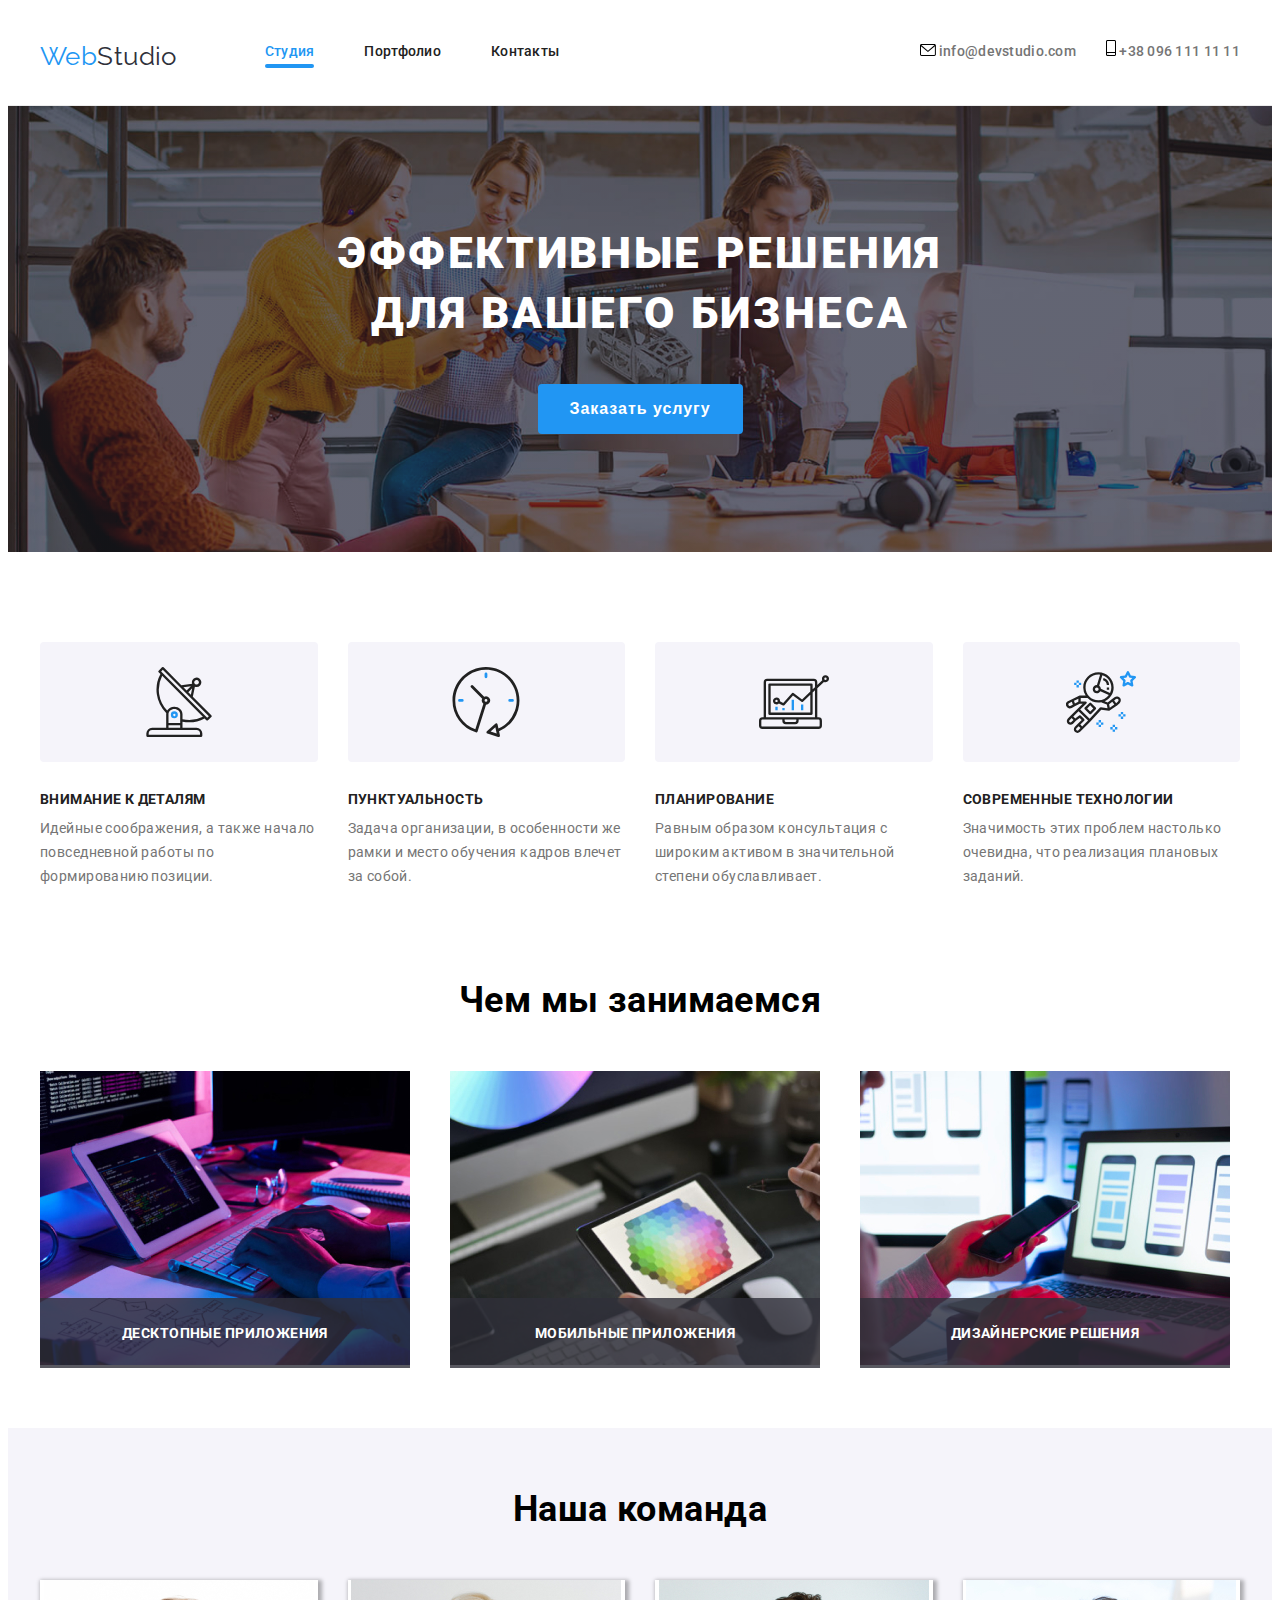
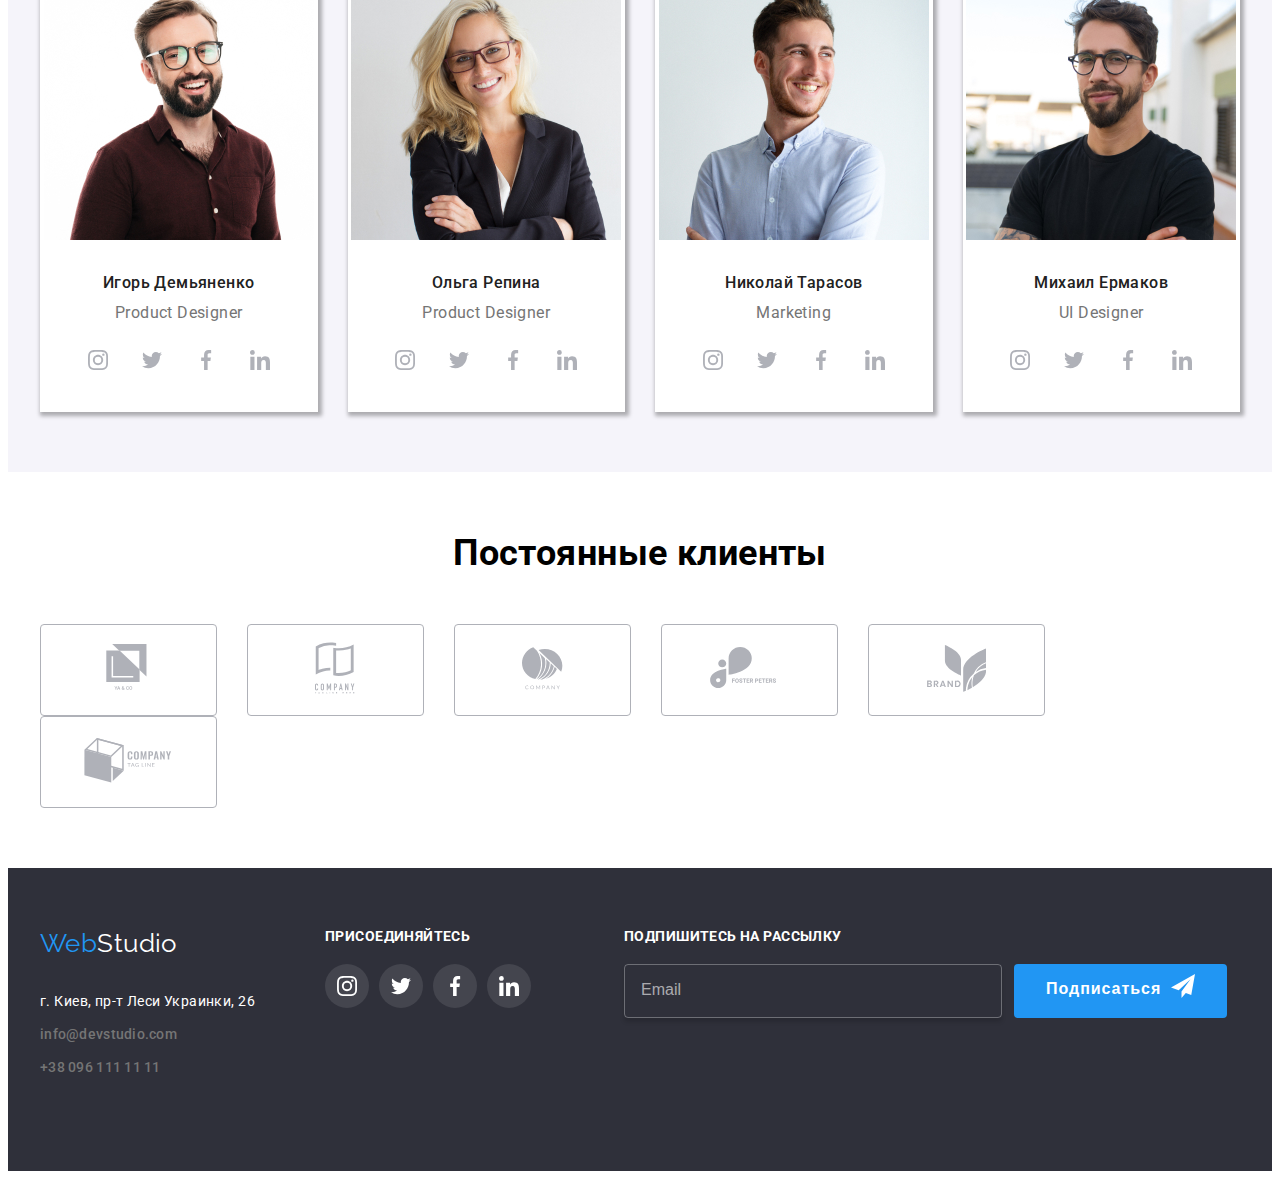
==== commit 9288b25b: "Добавляет адаптивную верстку" ====
--- a/index.html
+++ b/index.html
@@ -13,13 +13,13 @@
     <header class="page-header">
     <div class="header container">
         <a lang="en" href="./index.html" aria-label="Логотип WebStudio" class="logo link"  >Web<span class="logo-element" >Studio</span></a>
-        <button type="button" class="menu-button is-open" aria-expanded="false" aria-controls="mobile-meny" data-menu-button>
+        <button type="button" class="menu-button" aria-expanded="false" aria-controls="mobile-meny" data-menu-button>
             <svg width= 24px height= 16px aria-label="Переключатель мобильного меню">
                 <use class="icon-cross" href="./img/CloseMeny.svg#icon-close_24px" >  </use>
                 <use class="icon-menu" href="./img/CloseMeny.svg#icon-menu_24px">  </use>
                 
             </svg>  </button>
-            <div class="mobile-meny is-open" id="mobile-meny" data-menu>
+            <div class="mobile-meny " id="mobile-meny" data-menu>
         <nav class="main-nav">   
         <ul class="main-meny list">
             <li class="main-meny__item"> <a href="./index.html" class="main-meny__link link current">Студия</a> </li>
@@ -145,7 +145,7 @@
                             <source srcset="./img/tablet.jpg 1x, ./img/tablet@2x.jpg 2x" media="(min-width: 768px)">
                             <!--<source srcset="./img/mobile1.webp 1x, ./img/mobile1@2x.webp 2x" media="(min-width: 480px)" type="image/webp">-->
                             <source srcset="./img/mobile1.jpg 1x, ./img/mobile1@2x.jpg 2x" media="(min-width: 480px)">
-                            <img src="./img/desktop.jpg"  alt="Игорь Демьяненко" class="picture-img">
+                            <img src="./img/desktop1.jpg"  alt="Игорь Демьяненко" class="picture-img">
                     </picture>
                         <div class="team__describing-members">
                         <h3 class="team__name-members" >Игорь Демьяненко</h3>
--- a/css/main.min.css
+++ b/css/main.min.css
@@ -1,2 +1,2 @@
-.container{width:100%;padding-left:15px;padding-right:15px;margin-right:auto;margin-left:auto}@media screen and (min-width: 480px){.container{width:480px}}@media screen and (min-width: 768px){.container{width:768px}}@media screen and (min-width: 1200px){.container{width:1200px}}body{font-family:Roboto, sant-serif;font-weight:normal;font-size:14px;letter-spacing:0.03em}.social-icons,.main-meny,.contacts__list,.advantages__list,.work__list,.team__list,.clients__set,.contacts__list_footer,.meny-portfolio__list,.portfolio-gallery__list{list-style:none;padding:0;margin:0}.logo,.main-meny__link,.contacts__mail-icon,.contacts__telefon-icon,.contacts__link,.address-link{text-decoration:none}.img{display:block;max-width:100%;height:auto}h1,h2,h3,h4,h5,h6,p{margin-bottom:0;margin-top:0}.section{padding-top:60px;padding-bottom:60px}.section-title{margin-top:0;margin-bottom:50px;text-align:center;color:var(--titel-color);font-weight:700;font-size:36px;line-height:1.17}.social-icons{display:-webkit-box;display:-ms-flexbox;display:flex;-webkit-box-pack:center;-ms-flex-pack:center;justify-content:center;margin-top:16px}.social-icons__set{display:-webkit-box;display:-ms-flexbox;display:flex;margin-right:10px}.social-icon__link{display:-webkit-box;display:-ms-flexbox;display:flex;-webkit-box-pack:center;-ms-flex-pack:center;justify-content:center;-webkit-box-align:center;-ms-flex-align:center;align-items:center;width:44px;height:44px;-webkit-transition:background-color 250ms cubic-bezier(0.4, 0, 0.2, 1);transition:background-color 250ms cubic-bezier(0.4, 0, 0.2, 1);background-color:transparent;border-radius:50%}.socialicons-content{width:20px;height:20px;fill:#AFB1B8}.social-icon__link:hover{background-color:#2196F3}.social-icon__link:hover .socialicons-content{fill:#fff}.social-icons__set:last-child{margin-right:0}.main-button{display:inline-block;border-radius:4px;padding:10px 32px;background-color:#2196F3;color:#fff;font-weight:700;font-size:16px;line-height:1.87;text-align:center;letter-spacing:0.06em;border:none}.section-title{margin-top:0;margin-bottom:50px;text-align:center;color:var(--titel-color);font-weight:700;font-size:36px;line-height:1.17}.menu-button{display:-webkit-inline-box;display:-ms-inline-flexbox;display:inline-flex;margin:0;padding:0;margin-left:287px;margin-top:21px;margin-bottom:21px;background-color:transparent;border:none}@media screen and (min-width: 767px){.menu-button{display:none}}.menu-button.is-open .icon-cross{display:block}.menu-button .icon-cross{display:none}.menu-button.is-open .icon-menu{display:none}.page-header{position:relative}.mobile-meny{background-color:#fff}@media screen and (max-width: 767px){.mobile-meny{display:none;position:absolute;padding:60px 140px;top:100%;left:0;width:100%;height:453}.mobile-meny.is-open{display:block}}@media screen and (min-width: 768px){.mobile-meny{display:-webkit-box;display:-ms-flexbox;display:flex;-ms-flex-line-pack:center;align-content:center;-webkit-box-pack:justify;-ms-flex-pack:justify;justify-content:space-between;-webkit-box-flex:1;-ms-flex-positive:1;flex-grow:1}}.icon-menu:hover{border:transparent}.logo{color:#2196f3;font-family:Raleway, sant-serif;font-weight:700px;font-size:26px;line-height:1,19}.logo-element{color:#2F303A}.page-header{border-bottom:1px solid #ECECEC}.header.container{display:-webkit-box;display:-ms-flexbox;display:flex;-webkit-box-align:center;-ms-flex-align:center;align-items:center}@media screen and (min-width: 767px){.main-nav{display:-webkit-box;display:-ms-flexbox;display:flex;-webkit-box-align:center;-ms-flex-align:center;align-items:center}}@media screen and (min-width: 767px){.main-meny{display:-webkit-box;display:-ms-flexbox;display:flex;-ms-flex-line-pack:center;align-content:center;margin-left:88px}}@media screen and (min-width: 767px){.main-meny__item:not(:last-child){margin-right:50px}}.main-meny__link{position:relative;display:block;margin-top:32px;margin-bottom:32px;-webkit-transition:color 250ms cubic-bezier(0.4, 0, 0.2, 1);transition:color 250ms cubic-bezier(0.4, 0, 0.2, 1);color:#212121;text-align:center;font-weight:500;line-height:1.14;letter-spacing:0.02em}.main-meny__link.current::after{content:"";position:absolute;display:block;width:100%;height:4px;bottom:0;left:0;background-color:#2196F3;border-radius:2px}.main-meny__link:hover,.main-meny__link:focus{color:#2196F3}.main-meny__link.current{display:inline-block}.main-meny__link.current{margin:0 0;padding-bottom:8px;color:#2196F3}@media screen and (min-width: 767px){.main-meny__link.current{margin:32px 0px}}.contacts__mail-icon{-webkit-transition:fill 250ms cubic-bezier(0.4, 0, 0.2, 1);transition:fill 250ms cubic-bezier(0.4, 0, 0.2, 1);height:12px;width:16px;fill:main-color}@media screen and (min-width: 767px) and (max-width: 1199px){.contacts__mail-icon{height:10px;width:14px;margin-right:8px}}.contacts__telefon-icon{-webkit-transition:fill 250ms cubic-bezier(0.4, 0, 0.2, 1);transition:fill 250ms cubic-bezier(0.4, 0, 0.2, 1);height:16px;width:10px;fill:main-color}@media screen and (min-width: 767px) and (max-width: 1199px){.contacts__telefon-icon{height:14px;width:10px;margin-right:8px}}@media screen and (min-width: 767px){.contacts{margin-bottom:32px;margin-top:32px}}@media screen and (min-width: 1199px){.contacts{margin-left:auto}}@media screen and (min-width: 768px){.contacts__list{margin-left:70px}}@media screen and (min-width: 1200px){.contacts__list{display:-webkit-box;display:-ms-flexbox;display:flex}.contacts__list .contacts__item+.contacts__item{margin-left:30px}}.contacts__item{text-align:center}@media screen and (min-width: 767px){.contacts__item{text-align:left}}.contacts__link{color:#757575;font-weight:500;line-height:1.14;letter-spacing:0.02em;-webkit-transition:color 250ms cubic-bezier(0.4, 0, 0.2, 1);transition:color 250ms cubic-bezier(0.4, 0, 0.2, 1)}@media screen and (min-width: 767px) and (max-width: 1199px){.contacts__link{font-size:12px;line-height:1.171}}.contacts__link:hover{color:#2196F3}.contacts__link:hover .contacts__telefon-icon,.contacts__link:hover .contacts__mail-icon{fill:#2196F3}.hero{background-color:#2F303A;background-image:-webkit-gradient(linear, left top, left bottom, from(rgba(47,48,58,0.4)), to(rgba(47,48,58,0.4))),url(../img/HeaderMobil.jpg);background-image:linear-gradient(rgba(47,48,58,0.4), rgba(47,48,58,0.4)),url(../img/HeaderMobil.jpg);background-size:cover;background-repeat:no-repeat;padding-top:118px;padding-bottom:118px;text-align:center}@media screen and (min-device-pixel-ratio: 2), screen and (-webkit-min-device-pixel-ratio: 2), screen and (min-resolution: 192dpi), screen and (min-resolution: 2dppx){.hero{background-image:url(../img/HeaderMobil@2x.jpg)}}@media screen and (min-width: 768px){.hero{background-image:-webkit-gradient(linear, left top, left bottom, from(rgba(47,48,58,0.4)), to(rgba(47,48,58,0.4))),url(../img/HeaderTablet.jpg);background-image:linear-gradient(rgba(47,48,58,0.4), rgba(47,48,58,0.4)),url(../img/HeaderTablet.jpg)}}@media screen and (min-width: 768px) and (min-device-pixel-ratio: 2), screen and (min-width: 768px) and (-webkit-min-device-pixel-ratio: 2), screen and (min-width: 768px) and (min-resolution: 192dpi), screen and (min-width: 768px) and (min-resolution: 2dppx){.hero{background-image:url(../img/HeaderTablet@2x.jpg)}}@media screen and (min-width: 1200px){.hero{background-image:-webkit-gradient(linear, left top, left bottom, from(rgba(47,48,58,0.4)), to(rgba(47,48,58,0.4))),url(../img/HeaderDesktop.jpg);background-image:linear-gradient(rgba(47,48,58,0.4), rgba(47,48,58,0.4)),url(../img/HeaderDesktop.jpg)}}@media screen and (min-width: 1200px) and (min-device-pixel-ratio: 2), screen and (min-width: 1200px) and (-webkit-min-device-pixel-ratio: 2), screen and (min-width: 1200px) and (min-resolution: 192dpi), screen and (min-width: 1200px) and (min-resolution: 2dppx){.hero{background-image:url(../img/HeaderDesktop@2x.jpg)}}.hero-title{text-align:center;color:#fff;margin-bottom:40px;font-weight:900;font-size:26px;line-height:1.615;letter-spacing:0.06em;text-transform:uppercase}@media screen and (min-width: 1200px){.hero-title{font-size:44px;line-height:1.36;color:#fff}}.hero-main{text-align:center}.backdrop{position:fixed;top:0;left:0;opacity:1;-webkit-transition:opacity 250ms cubic-bezier(0.4, 0, 0.2, 1);transition:opacity 250ms cubic-bezier(0.4, 0, 0.2, 1);width:100%;height:100%;background-color:rgba(0,0,0,0.2)}.backdrop.is-hidden{opacity:0;pointer-events:none}.backdrop.is-hidden .modal{-webkit-transform:translate(-50%, -50%) scale(1, 2);transform:translate(-50%, -50%) scale(1, 2)}.modal{position:absolute;top:50%;left:50%;-webkit-transform:translate(-50%, -50%) scale(1);transform:translate(-50%, -50%) scale(1);-webkit-transition:-webkit-transform 1000ms cubic-bezier(0.4, 0, 0.2, 1);transition:-webkit-transform 1000ms cubic-bezier(0.4, 0, 0.2, 1);transition:transform 1000ms cubic-bezier(0.4, 0, 0.2, 1);transition:transform 1000ms cubic-bezier(0.4, 0, 0.2, 1), -webkit-transform 1000ms cubic-bezier(0.4, 0, 0.2, 1);width:450px;height:609px;background-color:#fff;-webkit-box-shadow:0px 2px 1px 0 rgba(0,0,0,0.2),0px 1px 1px 0px rgba(0,0,0,0.14);box-shadow:0px 2px 1px 0 rgba(0,0,0,0.2),0px 1px 1px 0px rgba(0,0,0,0.14)}@media screen and (min-width: 1200px){.modal{width:528px;height:581px}}.modal-button{position:absolute;top:8px;right:8px;display:block;width:30px;height:30px;padding:9px 9px 9px 9px;background-color:#fff;border:1px solid rgba(0,0,0,0.1);border-radius:50%}.modal-button:hover .modal-icon{fill:#2196F3}.modal-icon{width:11px;height:11px;-webkit-transition:fill 250ms cubic-bezier(0.4, 0, 0.2, 1);transition:fill 250ms cubic-bezier(0.4, 0, 0.2, 1)}.blank{margin-left:40px;margin-right:40px}.blank-title{text-align:center;font-weight:700;font-size:20px;line-height:1.172;margin-bottom:12px;margin-top:40px}.blank-form{position:relative;display:-webkit-box;display:-ms-flexbox;display:flex;-webkit-box-orient:vertical;-webkit-box-direction:normal;-ms-flex-direction:column;flex-direction:column}.form-input{margin-bottom:10px;padding-left:42px;height:40px;border:1px solid rgba(33,33,33,0.2);border-radius:4px;outline:none;-webkit-transition:border-color 250ms cubic-bezier(0.4, 0, 0.2, 1);transition:border-color 250ms cubic-bezier(0.4, 0, 0.2, 1)}.blank-icon{position:absolute;bottom:40%;left:13.5px;-webkit-transform:translateY(50%);transform:translateY(50%);width:15px;height:12px;-webkit-transition:fill 250ms cubic-bezier(0.4, 0, 0.2, 1);transition:fill 250ms cubic-bezier(0.4, 0, 0.2, 1)}.form-input:focus{border-color:#2196F3}.blank-form:focus-within>.blank-icon{fill:#2196F3}.form-input.kommentar{height:120px;margin-bottom:20px;padding:12px 16px}.form-label{font-size:12px;line-height:1.172;margin-bottom:4px}.checkbox-form{display:-webkit-box;display:-ms-flexbox;display:flex;-webkit-box-align:center;-ms-flex-align:center;align-items:center;margin-bottom:30px;line-height:1.71}.blank-checkbox{color:#757575;font-size:12px;line-height:1.712}@media screen and (min-width: 1200px){.blank-checkbox{font-size:14px}}.blank-checkbox a{color:#2196F3}.checkbox-icon{display:inline-block;width:16px;height:15px;margin-right:9px;margin-left:10px;border:2px solid #212121;border-radius:2px}.checkbox-input{position:absolute;width:1px;height:1px;margin:-1px;border:0;padding:0;clip:rect(0 0 0 0);overflow:hidden}.checkbox-input:checked+.checkbox-icon{border-color:#2196F3;background-color:#2196F3;background-image:url(../img/Vector.svg);background-repeat:no-repeat;background-size:contain;background-origin:border-box}.blank .main-button{display:block;margin:0 auto;cursor:pointer;-webkit-box-shadow:0px 4px 4px rgba(0,0,0,0.15);box-shadow:0px 4px 4px rgba(0,0,0,0.15)}.blank .main-button:hover{background-color:#188CE8;-webkit-transition:background-color 250ms cubic-bezier(0.4, 0, 0.2, 1);transition:background-color 250ms cubic-bezier(0.4, 0, 0.2, 1)}.advantages__item-title{margin-top:30px;margin-bottom:10px;color:#212121;font-weight:700;font-size:14px;line-height:1.14;text-align:center;text-transform:uppercase}@media screen and (min-width: 768px){.advantages__item-title{text-align:left}}.adventages__icon-set{padding:25px 190px;background:#F5F4FA;border-radius:4px}@media screen and (min-width: 768px){.adventages__icon-set{padding:25px 144px}}@media screen and (min-width: 1200px){.adventages__icon-set{padding:25px 100px}}.adventage__icon{width:70px;height:70px}.advantages__item-post{color:#757575;margin-top:0;margin-bottom:0;line-height:1.71}@media screen and (min-width: 768px){.advantages__list{display:-webkit-box;display:-ms-flexbox;display:flex;-ms-flex-wrap:wrap;flex-wrap:wrap}}.advantages__item{padding:30px 0}@media screen and (min-width: 768px){.advantages__item{width:calc(( 100% - 30px )/2)}.advantages__item:not(:nth-child(2n)){margin-right:30px}}@media screen and (min-width: 1200px){.advantages__item{width:calc(( 100% - 90px )/4)}.advantages__item:not(:nth-child(4n)){margin-right:30px}}@media screen and (max-width: 1199px){.work{display:none}}.section.work{padding-top:0}.work__list{display:-webkit-box;display:-ms-flexbox;display:flex}.work__list-item{position:relative;width:calc(( 100% - 60px )/3)}.work__list-item:not(:nth-child(3n)){margin-right:30px}.work__layout-description{position:absolute;bottom:0;left:0;width:370px;height:70px;background-color:rgba(47,48,58,0.8)}.work__layout-category{margin-top:27px;text-align:center;font-weight:700;line-height:0,853;text-transform:uppercase;color:#fff}.section.team{background-color:#F5F4FA}@media screen and (min-width: 768px){.team__list{display:-webkit-box;display:-ms-flexbox;display:flex;-ms-flex-wrap:wrap;flex-wrap:wrap}}.team__list-members{text-align:center;background-color:#fff;-webkit-box-shadow:2px 2px 4px 2px rgba(0,0,0,0.3);box-shadow:2px 2px 4px 2px rgba(0,0,0,0.3)}@media screen and (min-width: 768px) and (max-width: 1199px){.team__list-members{width:calc(( 100% - 30px )/2)}.team__list-members:not(:nth-child(2n)){margin-right:30px}.team__list-members:not(:nth-last-child(-n+2)){margin-bottom:30px}}@media screen and (min-width: 1200px){.team__list-members{width:calc(( 100% - 90px )/4);margin-bottom:0}.team__list-members:not(:nth-child(4n)){margin-right:30px}}.team__describing-members{margin:30px 32px}.team__name-members{margin-bottom:10px;color:#212121;font-weight:500;font-size:16px;line-height:1.19}.team__members-occupation{color:#757575;font-size:16px;line-height:1.19}.clients__set{display:-webkit-box;display:-ms-flexbox;display:flex;-ms-flex-wrap:wrap;flex-wrap:wrap}.clients__list{display:-webkit-box;display:-ms-flexbox;display:flex;-webkit-box-pack:center;-ms-flex-pack:center;justify-content:center;-webkit-box-align:center;-ms-flex-align:center;align-items:center;width:calc(( 100% - 30px )/2);height:90px;-webkit-transition:border 250ms cubic-bezier(0.4, 0, 0.2, 1);transition:border 250ms cubic-bezier(0.4, 0, 0.2, 1);border:1px solid #AFB1B8;border-radius:4px}@media screen and (min-width: 320px) and (max-width: 767px){.clients__list:not(:nth-child(2n)){margin-right:30px}.clients__list:not(:nth-last-child(-n+2)){margin-bottom:30px}}@media screen and (min-width: 768px) and (max-width: 1199px){.clients__list{width:calc(( 100% - 60px )/3)}.clients__list:not(:nth-child(3n)){margin-right:30px}.clients__list:not(:nth-last-child(-n+3)){margin-bottom:30px}}@media screen and (min-width: 1200px){.clients__list{width:calc(( 100% - 150px )/6)}.clients__list:not(:nth-child(6n)){margin-right:30px}}.clients__list:hover{border:1px solid #2196F3}.clients__icon-content{fill:#AFB1B8;-webkit-transition:fill 250ms cubic-bezier(0.4, 0, 0.2, 1);transition:fill 250ms cubic-bezier(0.4, 0, 0.2, 1)}.clients__list:hover .clients__icon-content{fill:#2196F3}@media screen and (min-width: 768px){.footer__tablet{display:-webkit-box;display:-ms-flexbox;display:flex;margin-left:76px;margin-right:89px}}@media screen and (min-width: 768px) and (min-width: 1200px){.footer__tablet{margin-left:0;margin-right:0}}.footer{padding-top:60px;padding-bottom:60px;background-color:#2F303A}@media screen and (min-width: 768px) and (max-width: 1199px){.contacts__list_footer .contacts__item{text-align:center}}@media screen and (min-width: 1200px){.footer .container{display:-webkit-box;display:-ms-flexbox;display:flex}}.footer .logo{display:block;margin-bottom:20px}.footer .logo-element{color:#fff}.footer__contacts{text-align:center}@media screen and (min-width: 768px){.footer__contacts{margin-right:165px}}@media screen and (min-width: 1200px){.footer__contacts{margin-right:70px;text-align:left}}@media screen and (min-width: 768px) and (max-width: 1199px){.contacts__link.footers{font-size:14px}}.address-link{color:#fff}.contacts__item:not(:last-child){margin-bottom:8px}@media screen and (min-width: 1200px){.contacts__item:not(:last-child){margin-bottom:9px}}.contacts{font-style:normal;line-height:1.71}.footer .social-icon__link{-webkit-transition:background-color 250ms cubic-bezier(0.4, 0, 0.2, 1);transition:background-color 250ms cubic-bezier(0.4, 0, 0.2, 1);background-color:rgba(255,255,255,0.1)}.footer .social-icon__link:hover{background-color:#2196F3}.footer .socialicons-content{fill:#fff}.recall{text-align:center}@media screen and (min-width: 1200px){.recall{margin-right:93px}}.recall-word{margin-bottom:20px;margin-top:60px;text-align:center;font-weight:700;color:#fff;line-height:0,853;text-transform:uppercase}@media screen and (min-width: 768px){.recall-word{margin-top:0}}@media screen and (min-width: 1200px){.recall-word{text-align:left}}.sub-form{margin-bottom:20px}@media screen and (min-width: 768px){.sub-form{padding-left:168px;padding-right:152px}}@media screen and (min-width: 768px) and (min-width: 1200px){.sub-form{padding-left:0;padding-right:0}}@media screen and (min-width: 1200px){.sub-form{margin-top:0;margin-bottom:0;margin-right:12px}}@media screen and (min-width: 1200px){.sub-field{display:-webkit-box;display:-ms-flexbox;display:flex}}.sub-label{color:rgba(255,255,255,0.6);font-size:16px}.sub-icon{width:24px;height:24px;margin-left:10px}.sub-input{width:100%;height:50px;margin-right:12px;padding-left:16px;border:1px solid rgba(255,255,255,0.3);border-radius:4px;color:#F5F4FA;-webkit-box-shadow:0px 4px 4px rgba(0,0,0,0.15);box-shadow:0px 4px 4px rgba(0,0,0,0.15);background-color:transparent}@media screen and (min-width: 768px){.sub-input{margin:20px 0;width:450px}}@media screen and (min-width: 1200px){.sub-input{width:358px;margin:0 0}}.sub-input::-webkit-input-placeholder{color:rgba(255,255,255,0.6);font-size:16px}.sub-input:-ms-input-placeholder{color:rgba(255,255,255,0.6);font-size:16px}.sub-input::-ms-input-placeholder{color:rgba(255,255,255,0.6);font-size:16px}.sub-input::placeholder{color:rgba(255,255,255,0.6);font-size:16px}.footer .main-button{display:-webkit-box;display:-ms-flexbox;display:flex;-ms-flex-line-pack:center;align-content:center;margin:0 140px}@media screen and (min-width: 768px){.footer .main-button{display:block;margin:0 auto}}@media screen and (min-width: 768px) and (min-width: 1200px){.footer .main-button{margin-left:0;margin-right:0}}.page-header.portfolio{border:1px solid #ECECEC}.meny-portfolio{padding-bottom:50px}.meny-portfolio__list{display:-webkit-box;display:-ms-flexbox;display:flex;-ms-flex-wrap:wrap;flex-wrap:wrap}.secondary-btn{-webkit-transition:background-color 250ms cubic-bezier(0.4, 0, 0.2, 1),color 250ms cubic-bezier(0.4, 0, 0.2, 1),-webkit-box-shadow 250ms cubic-bezier(0.4, 0, 0.2, 1);transition:background-color 250ms cubic-bezier(0.4, 0, 0.2, 1),color 250ms cubic-bezier(0.4, 0, 0.2, 1),-webkit-box-shadow 250ms cubic-bezier(0.4, 0, 0.2, 1);transition:background-color 250ms cubic-bezier(0.4, 0, 0.2, 1),color 250ms cubic-bezier(0.4, 0, 0.2, 1),box-shadow 250ms cubic-bezier(0.4, 0, 0.2, 1);transition:background-color 250ms cubic-bezier(0.4, 0, 0.2, 1),color 250ms cubic-bezier(0.4, 0, 0.2, 1),box-shadow 250ms cubic-bezier(0.4, 0, 0.2, 1),-webkit-box-shadow 250ms cubic-bezier(0.4, 0, 0.2, 1);padding:6px 22px;background-color:#F5F4FA;color:#212121;border:none;border-radius:4px;font-weight:500;font-size:16px;line-height:1.62;text-align:center}.secondary-btn:hover,.secondary-btn:focus{background-color:#2196F3;color:#fff;-webkit-box-shadow:0px 3px 1px rgba(0,0,0,0.1),0px 1px 2px rgba(0,0,0,0.08),0px 2px 2px rgba(0,0,0,0.12);box-shadow:0px 3px 1px rgba(0,0,0,0.1),0px 1px 2px rgba(0,0,0,0.08),0px 2px 2px rgba(0,0,0,0.12)}.meny-portfolio__button{margin-right:8px}.meny-portfolio__button:not(:nth-last-child(-n+2)){margin-bottom:15px}.portfolio-gallery__section{padding-top:0}@media screen and (min-width: 768px){.portfolio-gallery__list{display:-webkit-box;display:-ms-flexbox;display:flex;-ms-flex-wrap:wrap;flex-wrap:wrap}}.portfolio-gallery__list-item{position:relative;overflow:hidden;border:1px solid #EEEEEE;background-color:#fff;border-radius:4px}@media screen and (min-width: 768px) and (max-width: 1199px){.portfolio-gallery__list-item{width:calc(( 100% - 30px )/ 2);margin-right:30px;margin-bottom:30px}.portfolio-gallery__list-item:nth-child(2n){margin-right:0}.portfolio-gallery__list-item:nth-last-child(-n+2){margin-bottom:0}}@media screen and (min-width: 1200px){.portfolio-gallery__list-item{width:calc(( 100% - 60px )/ 3);margin-right:30px;margin-bottom:30px}.portfolio-gallery__list-item:nth-child(3n){margin-right:0}.portfolio-gallery__list-item:nth-last-child(-n+3){margin-bottom:0}}.portfolio-gallery__list-item:hover{-webkit-box-shadow:1px 4px 6px 0px rgba(0,0,0,0.16),0px 4px 4px 0px rgba(0,0,0,0.6),0px 1px 1px 0px rgba(0,0,0,0.12);box-shadow:1px 4px 6px 0px rgba(0,0,0,0.16),0px 4px 4px 0px rgba(0,0,0,0.6),0px 1px 1px 0px rgba(0,0,0,0.12)}.portfolio-gallery__image{position:relative;overflow:hidden}.portfolio-gallery__overlay{position:absolute;top:0;right:0;width:100%;height:294px;-webkit-transform:translateY(110%);transform:translateY(110%);-webkit-transition:-webkit-transform 250ms cubic-bezier(0.4, 0, 0.2, 1);transition:-webkit-transform 250ms cubic-bezier(0.4, 0, 0.2, 1);transition:transform 250ms cubic-bezier(0.4, 0, 0.2, 1);transition:transform 250ms cubic-bezier(0.4, 0, 0.2, 1), -webkit-transform 250ms cubic-bezier(0.4, 0, 0.2, 1);padding:63px 24px;background:rgba(33,150,243,0.9)}.portfolio-gallery__overlay-text{font-size:18px;line-height:1.55;color:var(--white-color)}.portfolio-item:hover .portfolio-gallery__overlay{-webkit-transform:translateY(0%);transform:translateY(0%)}.portfolio-gallery__description-text{margin-top:4px;color:var(--main-color);font-size:16px;line-height:1.87}.portfolio-gallery__description{margin:20px 24px}.portfolio-gallery__description-title{color:var(--titel-color);font-weight:700;font-size:18px;line-height:2;letter-spacing:0.06em}
+.container{width:100%;padding-left:15px;padding-right:15px;margin-right:auto;margin-left:auto}@media screen and (min-width: 480px){.container{width:480px}}@media screen and (min-width: 768px){.container{width:768px}}@media screen and (min-width: 1200px){.container{width:1200px}}body{font-family:Roboto, sant-serif;font-weight:normal;font-size:14px;letter-spacing:0.03em}.social-icons,.main-meny,.contacts__list,.advantages__list,.work__list,.team__list,.clients__set,.contacts__list_footer,.meny-portfolio__list,.portfolio-gallery__list{list-style:none;padding:0;margin:0}.logo,.main-meny__link,.contacts__mail-icon,.contacts__telefon-icon,.contacts__link,.address-link{text-decoration:none}.img{display:block;max-width:100%;height:auto}h1,h2,h3,h4,h5,h6,p{margin-bottom:0;margin-top:0}.section{padding-top:60px;padding-bottom:60px}.section-title{margin-top:0;margin-bottom:50px;text-align:center;color:var(--titel-color);font-weight:700;font-size:36px;line-height:1.17}.social-icons{display:-webkit-box;display:-ms-flexbox;display:flex;-webkit-box-pack:center;-ms-flex-pack:center;justify-content:center;margin-top:16px}.social-icons__set{display:-webkit-box;display:-ms-flexbox;display:flex;margin-right:10px}.social-icon__link{display:-webkit-box;display:-ms-flexbox;display:flex;-webkit-box-pack:center;-ms-flex-pack:center;justify-content:center;-webkit-box-align:center;-ms-flex-align:center;align-items:center;width:44px;height:44px;-webkit-transition:background-color 250ms cubic-bezier(0.4, 0, 0.2, 1);transition:background-color 250ms cubic-bezier(0.4, 0, 0.2, 1);background-color:transparent;border-radius:50%}.socialicons-content{width:20px;height:20px;fill:#AFB1B8}.social-icon__link:hover{background-color:#2196F3}.social-icon__link:hover .socialicons-content{fill:#fff}.social-icons__set:last-child{margin-right:0}.main-button{display:inline-block;border-radius:4px;padding:10px 32px;background-color:#2196F3;color:#fff;font-weight:700;font-size:16px;line-height:1.87;text-align:center;letter-spacing:0.06em;border:none}.section-title{margin-top:0;margin-bottom:50px;text-align:center;color:var(--titel-color);font-weight:700;font-size:36px;line-height:1.17}.menu-button{display:block;margin:0;padding:0;margin-left:auto;margin-top:21px;margin-bottom:21px;background-color:transparent;border:none}@media screen and (min-width: 767px){.menu-button{display:none}}.menu-button.is-open .icon-menu{display:none}.menu-button.is-open .icon-cross{display:block}.menu-button .icon-cross{display:none;border:none}.menu-button:hover .icon-cross{fill:#2196F3}.page-header{position:relative}.mobile-meny{background-color:#fff;padding:0 0}@media screen and (max-width: 767px){.mobile-meny{display:none;position:absolute;padding:60px 0;top:100%;left:0;width:100%;height:453}.mobile-meny.is-open{display:block;z-index:999}}@media screen and (min-width: 768px){.mobile-meny{display:-webkit-box;display:-ms-flexbox;display:flex;-ms-flex-line-pack:center;align-content:center;-webkit-box-pack:justify;-ms-flex-pack:justify;justify-content:space-between;-webkit-box-flex:1;-ms-flex-positive:1;flex-grow:1}}.menu-button:hover .icon-menu{fill:#2196F3}.logo{color:#2196f3;font-family:Raleway, sant-serif;font-weight:700px;font-size:26px;line-height:1,19}.logo-element{color:#2F303A}.page-header{border-bottom:1px solid #ECECEC}.header.container{display:-webkit-box;display:-ms-flexbox;display:flex;-webkit-box-align:center;-ms-flex-align:center;align-items:center}.main-nav{text-align:center}@media screen and (min-width: 767px){.main-nav{display:-webkit-box;display:-ms-flexbox;display:flex;-webkit-box-align:center;-ms-flex-align:center;align-items:center}}@media screen and (min-width: 767px){.main-meny{display:-webkit-box;display:-ms-flexbox;display:flex;-ms-flex-line-pack:center;align-content:center;margin-left:88px}}@media screen and (min-width: 767px){.main-meny__item:not(:last-child){margin-right:50px}}.main-meny__link{position:relative;display:block;margin-top:32px;margin-bottom:32px;-webkit-transition:color 250ms cubic-bezier(0.4, 0, 0.2, 1);transition:color 250ms cubic-bezier(0.4, 0, 0.2, 1);color:#212121;text-align:center;font-weight:500;line-height:1.14;letter-spacing:0.02em}.main-meny__link.current::after{content:"";position:absolute;display:block;width:100%;height:4px;bottom:0;left:0;background-color:#2196F3;border-radius:2px}.main-meny__link:hover,.main-meny__link:focus{color:#2196F3}.main-meny__link.current{display:inline-block}.main-meny__link.current{margin:0 0;padding-bottom:8px;color:#2196F3}@media screen and (min-width: 767px){.main-meny__link.current{margin:32px 0px}}.contacts__mail-icon{-webkit-transition:fill 250ms cubic-bezier(0.4, 0, 0.2, 1);transition:fill 250ms cubic-bezier(0.4, 0, 0.2, 1);height:12px;width:16px;fill:main-color}@media screen and (min-width: 767px) and (max-width: 1199px){.contacts__mail-icon{height:10px;width:14px;margin-right:8px}}.contacts__telefon-icon{-webkit-transition:fill 250ms cubic-bezier(0.4, 0, 0.2, 1);transition:fill 250ms cubic-bezier(0.4, 0, 0.2, 1);height:16px;width:10px;fill:main-color}@media screen and (min-width: 767px) and (max-width: 1199px){.contacts__telefon-icon{height:14px;width:10px;margin-right:8px}}@media screen and (min-width: 767px){.contacts{margin-bottom:32px;margin-top:32px}}@media screen and (min-width: 1199px){.contacts{margin-left:auto}}@media screen and (min-width: 768px){.contacts__list{margin-left:70px}}@media screen and (min-width: 1200px){.contacts__list{display:-webkit-box;display:-ms-flexbox;display:flex}.contacts__list .contacts__item+.contacts__item{margin-left:30px}}.contacts__item{text-align:center}@media screen and (min-width: 767px){.contacts__item{text-align:left}}.contacts__link{color:#757575;font-weight:500;line-height:1.14;letter-spacing:0.02em;-webkit-transition:color 250ms cubic-bezier(0.4, 0, 0.2, 1);transition:color 250ms cubic-bezier(0.4, 0, 0.2, 1)}@media screen and (min-width: 767px) and (max-width: 1199px){.contacts__link{font-size:12px;line-height:1.171}}.contacts__link:hover{color:#2196F3}.contacts__link:hover .contacts__telefon-icon,.contacts__link:hover .contacts__mail-icon{fill:#2196F3}.hero{background-color:#2F303A;background-image:-webkit-gradient(linear, left top, left bottom, from(rgba(47,48,58,0.4)), to(rgba(47,48,58,0.4))),url(../img/HeaderMobil.jpg);background-image:linear-gradient(rgba(47,48,58,0.4), rgba(47,48,58,0.4)),url(../img/HeaderMobil.jpg);background-size:cover;background-repeat:no-repeat;padding-top:118px;padding-bottom:118px;text-align:center}@media screen and (min-device-pixel-ratio: 2), screen and (-webkit-min-device-pixel-ratio: 2), screen and (min-resolution: 192dpi), screen and (min-resolution: 2dppx){.hero{background-image:url(../img/HeaderMobil@2x.jpg)}}@media screen and (min-width: 768px){.hero{background-image:-webkit-gradient(linear, left top, left bottom, from(rgba(47,48,58,0.4)), to(rgba(47,48,58,0.4))),url(../img/HeaderTablet.jpg);background-image:linear-gradient(rgba(47,48,58,0.4), rgba(47,48,58,0.4)),url(../img/HeaderTablet.jpg)}}@media screen and (min-width: 768px) and (min-device-pixel-ratio: 2), screen and (min-width: 768px) and (-webkit-min-device-pixel-ratio: 2), screen and (min-width: 768px) and (min-resolution: 192dpi), screen and (min-width: 768px) and (min-resolution: 2dppx){.hero{background-image:url(../img/HeaderTablet@2x.jpg)}}@media screen and (min-width: 1200px){.hero{background-image:-webkit-gradient(linear, left top, left bottom, from(rgba(47,48,58,0.4)), to(rgba(47,48,58,0.4))),url(../img/HeaderDesktop.jpg);background-image:linear-gradient(rgba(47,48,58,0.4), rgba(47,48,58,0.4)),url(../img/HeaderDesktop.jpg)}}@media screen and (min-width: 1200px) and (min-device-pixel-ratio: 2), screen and (min-width: 1200px) and (-webkit-min-device-pixel-ratio: 2), screen and (min-width: 1200px) and (min-resolution: 192dpi), screen and (min-width: 1200px) and (min-resolution: 2dppx){.hero{background-image:url(../img/HeaderDesktop@2x.jpg)}}.hero-title{text-align:center;color:#fff;margin-bottom:40px;font-weight:900;font-size:26px;line-height:1.615;letter-spacing:0.06em;text-transform:uppercase}@media screen and (min-width: 1200px){.hero-title{font-size:44px;line-height:1.36;color:#fff}}.hero-main{text-align:center}.backdrop{position:fixed;top:0;left:0;opacity:1;-webkit-transition:opacity 250ms cubic-bezier(0.4, 0, 0.2, 1);transition:opacity 250ms cubic-bezier(0.4, 0, 0.2, 1);width:100%;height:100%;background-color:rgba(0,0,0,0.2)}.backdrop.is-hidden{opacity:0;pointer-events:none}.backdrop.is-hidden .modal{-webkit-transform:translate(-50%, -50%) scale(1, 2);transform:translate(-50%, -50%) scale(1, 2)}.modal{position:absolute;top:50%;left:50%;-webkit-transform:translate(-50%, -50%) scale(1);transform:translate(-50%, -50%) scale(1);-webkit-transition:-webkit-transform 1000ms cubic-bezier(0.4, 0, 0.2, 1);transition:-webkit-transform 1000ms cubic-bezier(0.4, 0, 0.2, 1);transition:transform 1000ms cubic-bezier(0.4, 0, 0.2, 1);transition:transform 1000ms cubic-bezier(0.4, 0, 0.2, 1), -webkit-transform 1000ms cubic-bezier(0.4, 0, 0.2, 1);width:450px;height:609px;background-color:#fff;-webkit-box-shadow:0px 2px 1px 0 rgba(0,0,0,0.2),0px 1px 1px 0px rgba(0,0,0,0.14);box-shadow:0px 2px 1px 0 rgba(0,0,0,0.2),0px 1px 1px 0px rgba(0,0,0,0.14)}@media screen and (min-width: 1200px){.modal{width:528px;height:581px}}.modal-button{position:absolute;top:8px;right:8px;display:block;width:30px;height:30px;padding:9px 9px 9px 9px;background-color:#fff;border:1px solid rgba(0,0,0,0.1);border-radius:50%}.modal-button:hover .modal-icon{fill:#2196F3}.modal-icon{width:11px;height:11px;-webkit-transition:fill 250ms cubic-bezier(0.4, 0, 0.2, 1);transition:fill 250ms cubic-bezier(0.4, 0, 0.2, 1)}.blank{margin-left:40px;margin-right:40px}.blank-title{text-align:center;font-weight:700;font-size:20px;line-height:1.172;margin-bottom:12px;margin-top:40px}.blank-form{position:relative;display:-webkit-box;display:-ms-flexbox;display:flex;-webkit-box-orient:vertical;-webkit-box-direction:normal;-ms-flex-direction:column;flex-direction:column}.form-input{margin-bottom:10px;padding-left:42px;height:40px;border:1px solid rgba(33,33,33,0.2);border-radius:4px;outline:none;-webkit-transition:border-color 250ms cubic-bezier(0.4, 0, 0.2, 1);transition:border-color 250ms cubic-bezier(0.4, 0, 0.2, 1)}.blank-icon{position:absolute;bottom:40%;left:13.5px;-webkit-transform:translateY(50%);transform:translateY(50%);width:15px;height:12px;-webkit-transition:fill 250ms cubic-bezier(0.4, 0, 0.2, 1);transition:fill 250ms cubic-bezier(0.4, 0, 0.2, 1)}.form-input:focus{border-color:#2196F3}.blank-form:focus-within>.blank-icon{fill:#2196F3}.form-input.kommentar{height:120px;margin-bottom:20px;padding:12px 16px}.form-label{font-size:12px;line-height:1.172;margin-bottom:4px}.checkbox-form{display:-webkit-box;display:-ms-flexbox;display:flex;-webkit-box-align:center;-ms-flex-align:center;align-items:center;margin-bottom:30px;line-height:1.71}.blank-checkbox{color:#757575;font-size:12px;line-height:1.712}@media screen and (min-width: 1200px){.blank-checkbox{font-size:14px}}.blank-checkbox a{color:#2196F3}.checkbox-icon{display:inline-block;width:16px;height:15px;margin-right:9px;margin-left:10px;border:2px solid #212121;border-radius:2px}.checkbox-input{position:absolute;width:1px;height:1px;margin:-1px;border:0;padding:0;clip:rect(0 0 0 0);overflow:hidden}.checkbox-input:checked+.checkbox-icon{border-color:#2196F3;background-color:#2196F3;background-image:url(../img/Vector.svg);background-repeat:no-repeat;background-size:contain;background-origin:border-box}.blank .main-button{display:block;margin:0 auto;cursor:pointer;-webkit-box-shadow:0px 4px 4px rgba(0,0,0,0.15);box-shadow:0px 4px 4px rgba(0,0,0,0.15)}.blank .main-button:hover{background-color:#188CE8;-webkit-transition:background-color 250ms cubic-bezier(0.4, 0, 0.2, 1);transition:background-color 250ms cubic-bezier(0.4, 0, 0.2, 1)}.advantages__item-title{margin-top:30px;margin-bottom:10px;color:#212121;font-weight:700;font-size:14px;line-height:1.14;text-align:center;text-transform:uppercase}@media screen and (min-width: 768px){.advantages__item-title{text-align:left}}.adventages__icon-set{padding:25px 0px;width:100%;background:#F5F4FA;border-radius:4px}.adventage__icon{display:block;margin:0 auto;width:70px;height:70px}.advantages__item-post{color:#757575;margin-top:0;margin-bottom:0;line-height:1.71}@media screen and (min-width: 768px){.advantages__list{display:-webkit-box;display:-ms-flexbox;display:flex;-ms-flex-wrap:wrap;flex-wrap:wrap}}.advantages__item{padding:30px 0}@media screen and (min-width: 768px){.advantages__item{width:calc(( 100% - 30px )/2)}.advantages__item:not(:nth-child(2n)){margin-right:30px}}@media screen and (min-width: 1200px){.advantages__item{width:calc(( 100% - 90px )/4)}.advantages__item:not(:nth-child(4n)){margin-right:30px}}@media screen and (max-width: 1199px){.work{display:none}}.section.work{padding-top:0}.work__list{display:-webkit-box;display:-ms-flexbox;display:flex}.work__list-item{position:relative;width:calc(( 100% - 60px )/3)}.work__list-item:not(:nth-child(3n)){margin-right:30px}.work__layout-description{position:absolute;bottom:0;left:0;width:370px;height:70px;background-color:rgba(47,48,58,0.8)}.work__layout-category{margin-top:27px;text-align:center;font-weight:700;line-height:0,853;text-transform:uppercase;color:#fff}.section.team{background-color:#F5F4FA}@media screen and (min-width: 768px){.team__list{display:-webkit-box;display:-ms-flexbox;display:flex;-ms-flex-wrap:wrap;flex-wrap:wrap}}.team__list-members{text-align:center;margin-bottom:30px;background-color:#fff;-webkit-box-shadow:2px 2px 4px 2px rgba(0,0,0,0.3);box-shadow:2px 2px 4px 2px rgba(0,0,0,0.3)}@media screen and (min-width: 768px) and (max-width: 1199px){.team__list-members{width:calc(( 100% - 30px )/2)}.team__list-members:not(:nth-child(2n)){margin-right:30px}.team__list-members:not(:nth-last-child(-n+2)){margin-bottom:30px}}@media screen and (min-width: 1200px){.team__list-members{width:calc(( 100% - 90px )/4);margin-bottom:0}.team__list-members:not(:nth-child(4n)){margin-right:30px}}.team__describing-members{padding:30px 0}.team__name-members{margin-bottom:10px;color:#212121;font-weight:500;font-size:16px;line-height:1.19}.team__members-occupation{color:#757575;font-size:16px;line-height:1.19}.clients__set{display:-webkit-box;display:-ms-flexbox;display:flex;-ms-flex-wrap:wrap;flex-wrap:wrap}.clients__list{display:-webkit-box;display:-ms-flexbox;display:flex;-webkit-box-pack:center;-ms-flex-pack:center;justify-content:center;-webkit-box-align:center;-ms-flex-align:center;align-items:center;width:calc(( 100% - 30px )/2);height:90px;-webkit-transition:border 250ms cubic-bezier(0.4, 0, 0.2, 1);transition:border 250ms cubic-bezier(0.4, 0, 0.2, 1);border:1px solid #AFB1B8;border-radius:4px}@media screen and (min-width: 320px) and (max-width: 767px){.clients__list:not(:nth-child(2n)){margin-right:30px}.clients__list:not(:nth-last-child(-n+2)){margin-bottom:30px}}@media screen and (min-width: 768px) and (max-width: 1199px){.clients__list{width:calc(( 100% - 60px )/3)}.clients__list:not(:nth-child(3n)){margin-right:30px}.clients__list:not(:nth-last-child(-n+3)){margin-bottom:30px}}@media screen and (min-width: 1200px){.clients__list{width:calc(( 100% - 150px )/6)}.clients__list:not(:nth-child(6n)){margin-right:30px}}.clients__list:hover{border:1px solid #2196F3}.clients__icon-content{fill:#AFB1B8;-webkit-transition:fill 250ms cubic-bezier(0.4, 0, 0.2, 1);transition:fill 250ms cubic-bezier(0.4, 0, 0.2, 1)}.clients__list:hover .clients__icon-content{fill:#2196F3}@media screen and (min-width: 768px){.footer__tablet{display:-webkit-box;display:-ms-flexbox;display:flex;margin-left:76px;margin-right:89px}}@media screen and (min-width: 768px) and (min-width: 1200px){.footer__tablet{margin-left:0;margin-right:0}}.footer{padding-top:60px;padding-bottom:60px;background-color:#2F303A}@media screen and (min-width: 768px) and (max-width: 1199px){.contacts__list_footer .contacts__item{text-align:center}}@media screen and (min-width: 1200px){.footer .container{display:-webkit-box;display:-ms-flexbox;display:flex}}.footer .logo{display:block;margin-bottom:20px}.footer .logo-element{color:#fff}.footer__contacts{text-align:center}@media screen and (min-width: 768px){.footer__contacts{margin-right:165px}}@media screen and (min-width: 1200px){.footer__contacts{margin-right:70px;text-align:left}}@media screen and (min-width: 768px) and (max-width: 1199px){.contacts__link.footers{font-size:14px}}.address-link{color:#fff}.contacts__item:not(:last-child){margin-bottom:8px}@media screen and (min-width: 1200px){.contacts__item:not(:last-child){margin-bottom:9px}}.contacts{font-style:normal;line-height:1.71}.footer .social-icon__link{-webkit-transition:background-color 250ms cubic-bezier(0.4, 0, 0.2, 1);transition:background-color 250ms cubic-bezier(0.4, 0, 0.2, 1);background-color:rgba(255,255,255,0.1)}.footer .social-icon__link:hover{background-color:#2196F3}.footer .socialicons-content{fill:#fff}.recall{text-align:center}@media screen and (min-width: 1200px){.recall{margin-right:93px}}.recall-word{margin-bottom:20px;margin-top:60px;text-align:center;font-weight:700;color:#fff;line-height:0,853;text-transform:uppercase}@media screen and (min-width: 768px){.recall-word{margin-top:0}}@media screen and (min-width: 1200px){.recall-word{text-align:left}}.sub-form{margin-bottom:20px}@media screen and (min-width: 768px){.sub-form{padding-left:168px;padding-right:152px}}@media screen and (min-width: 768px) and (min-width: 1200px){.sub-form{padding-left:0;padding-right:0}}@media screen and (min-width: 1200px){.sub-form{margin-top:0;margin-bottom:0;margin-right:12px}}@media screen and (min-width: 1200px){.sub-field{display:-webkit-box;display:-ms-flexbox;display:flex}}.sub-label{color:rgba(255,255,255,0.6);font-size:16px}.sub-icon{width:24px;height:24px;margin-left:10px}.sub-input{width:100%;height:50px;margin-right:12px;padding-left:16px;border:1px solid rgba(255,255,255,0.3);border-radius:4px;color:#F5F4FA;-webkit-box-shadow:0px 4px 4px rgba(0,0,0,0.15);box-shadow:0px 4px 4px rgba(0,0,0,0.15);background-color:transparent}@media screen and (min-width: 768px){.sub-input{margin:20px 0;width:450px}}@media screen and (min-width: 1200px){.sub-input{width:358px;margin:0 0}}.sub-input::-webkit-input-placeholder{color:rgba(255,255,255,0.6);font-size:16px}.sub-input:-ms-input-placeholder{color:rgba(255,255,255,0.6);font-size:16px}.sub-input::-ms-input-placeholder{color:rgba(255,255,255,0.6);font-size:16px}.sub-input::placeholder{color:rgba(255,255,255,0.6);font-size:16px}.footer .main-button{display:block;margin:0 auto}@media screen and (min-width: 1200px){.footer .main-button{display:-webkit-box;display:-ms-flexbox;display:flex;-ms-flex-line-pack:center;align-content:center;margin-left:0;margin-right:0}}.page-header.portfolio{border:1px solid #ECECEC}.meny-portfolio{padding-bottom:50px}.meny-portfolio__list{display:-webkit-box;display:-ms-flexbox;display:flex;-ms-flex-wrap:wrap;flex-wrap:wrap}@media screen and (min-width: 768px){.meny-portfolio__list{-webkit-box-pack:center;-ms-flex-pack:center;justify-content:center}}.secondary-btn{-webkit-transition:background-color 250ms cubic-bezier(0.4, 0, 0.2, 1),color 250ms cubic-bezier(0.4, 0, 0.2, 1),-webkit-box-shadow 250ms cubic-bezier(0.4, 0, 0.2, 1);transition:background-color 250ms cubic-bezier(0.4, 0, 0.2, 1),color 250ms cubic-bezier(0.4, 0, 0.2, 1),-webkit-box-shadow 250ms cubic-bezier(0.4, 0, 0.2, 1);transition:background-color 250ms cubic-bezier(0.4, 0, 0.2, 1),color 250ms cubic-bezier(0.4, 0, 0.2, 1),box-shadow 250ms cubic-bezier(0.4, 0, 0.2, 1);transition:background-color 250ms cubic-bezier(0.4, 0, 0.2, 1),color 250ms cubic-bezier(0.4, 0, 0.2, 1),box-shadow 250ms cubic-bezier(0.4, 0, 0.2, 1),-webkit-box-shadow 250ms cubic-bezier(0.4, 0, 0.2, 1);padding:6px 22px;background-color:#F5F4FA;color:#212121;border:none;border-radius:4px;font-weight:500;font-size:16px;line-height:1.62;text-align:center}.secondary-btn:hover,.secondary-btn:focus{background-color:#2196F3;color:#fff;-webkit-box-shadow:0px 3px 1px rgba(0,0,0,0.1),0px 1px 2px rgba(0,0,0,0.08),0px 2px 2px rgba(0,0,0,0.12);box-shadow:0px 3px 1px rgba(0,0,0,0.1),0px 1px 2px rgba(0,0,0,0.08),0px 2px 2px rgba(0,0,0,0.12)}.meny-portfolio__button{margin-right:8px}.meny-portfolio__button:not(:nth-last-child(-n+2)){margin-bottom:15px}.portfolio-gallery.section{padding-top:0}@media screen and (min-width: 768px){.portfolio-gallery__list{display:-webkit-box;display:-ms-flexbox;display:flex;-ms-flex-wrap:wrap;flex-wrap:wrap}}.portfolio-gallery__list-item{position:relative;overflow:hidden;border:1px solid #EEEEEE;background-color:#fff;border-radius:4px}@media screen and (min-width: 480px) and (max-width: 767px){.portfolio-gallery__list-item{margin-bottom:30px}}@media screen and (min-width: 768px) and (max-width: 1199px){.portfolio-gallery__list-item{width:calc(( 100% - 30px )/ 2);margin-bottom:30px;margin-right:30px}.portfolio-gallery__list-item:nth-child(2n){margin-right:0}.portfolio-gallery__list-item:nth-last-child(-n+2){margin-bottom:0}}@media screen and (min-width: 1200px){.portfolio-gallery__list-item{width:calc(( 100% - 60px )/ 3);margin-right:30px;margin-bottom:30px}.portfolio-gallery__list-item:nth-child(3n){margin-right:0}.portfolio-gallery__list-item:nth-last-child(-n+3){margin-bottom:0}}.portfolio-gallery__list-item:hover{-webkit-box-shadow:1px 4px 6px 0px rgba(0,0,0,0.16),0px 4px 4px 0px rgba(0,0,0,0.6),0px 1px 1px 0px rgba(0,0,0,0.12);box-shadow:1px 4px 6px 0px rgba(0,0,0,0.16),0px 4px 4px 0px rgba(0,0,0,0.6),0px 1px 1px 0px rgba(0,0,0,0.12)}.portfolio-gallery__image{position:relative;overflow:hidden}.portfolio-gallery__overlay{position:absolute;top:0;right:0;width:100%;height:294px;-webkit-transform:translateY(110%);transform:translateY(110%);-webkit-transition:-webkit-transform 250ms cubic-bezier(0.4, 0, 0.2, 1);transition:-webkit-transform 250ms cubic-bezier(0.4, 0, 0.2, 1);transition:transform 250ms cubic-bezier(0.4, 0, 0.2, 1);transition:transform 250ms cubic-bezier(0.4, 0, 0.2, 1), -webkit-transform 250ms cubic-bezier(0.4, 0, 0.2, 1);padding:63px 24px;background:rgba(33,150,243,0.9)}.portfolio-gallery__list-item:hover{-webkit-transform:translateY(0%);transform:translateY(0%)}.portfolio-gallery__overlay-text{font-size:18px;line-height:1.55;color:#fff}.portfolio-gallery__description-text{margin-top:4px;color:#757575;font-size:16px;line-height:1.87}.portfolio-gallery__description{margin:20px 24px}.portfolio-gallery__description-title{color:#212121;font-weight:700;font-size:18px;line-height:2;letter-spacing:0.06em}
 /*# sourceMappingURL=main.min.css.map */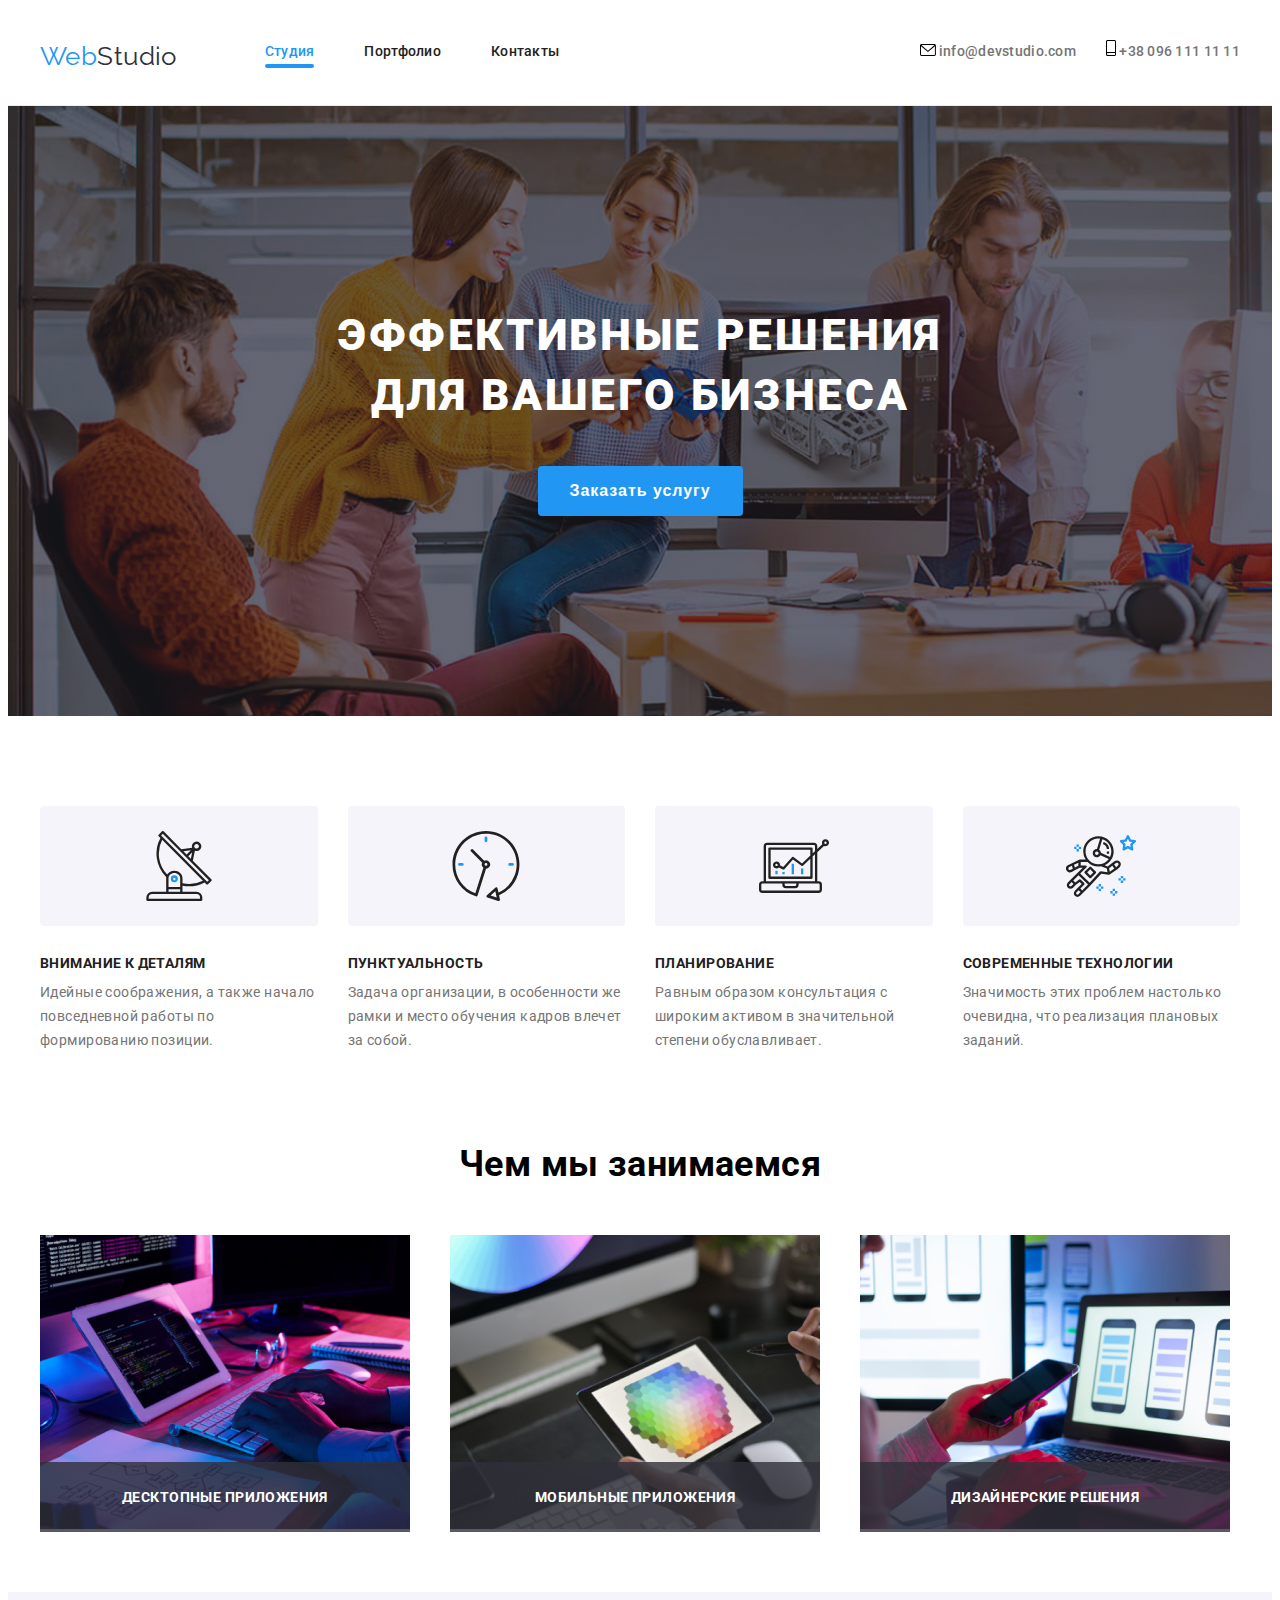
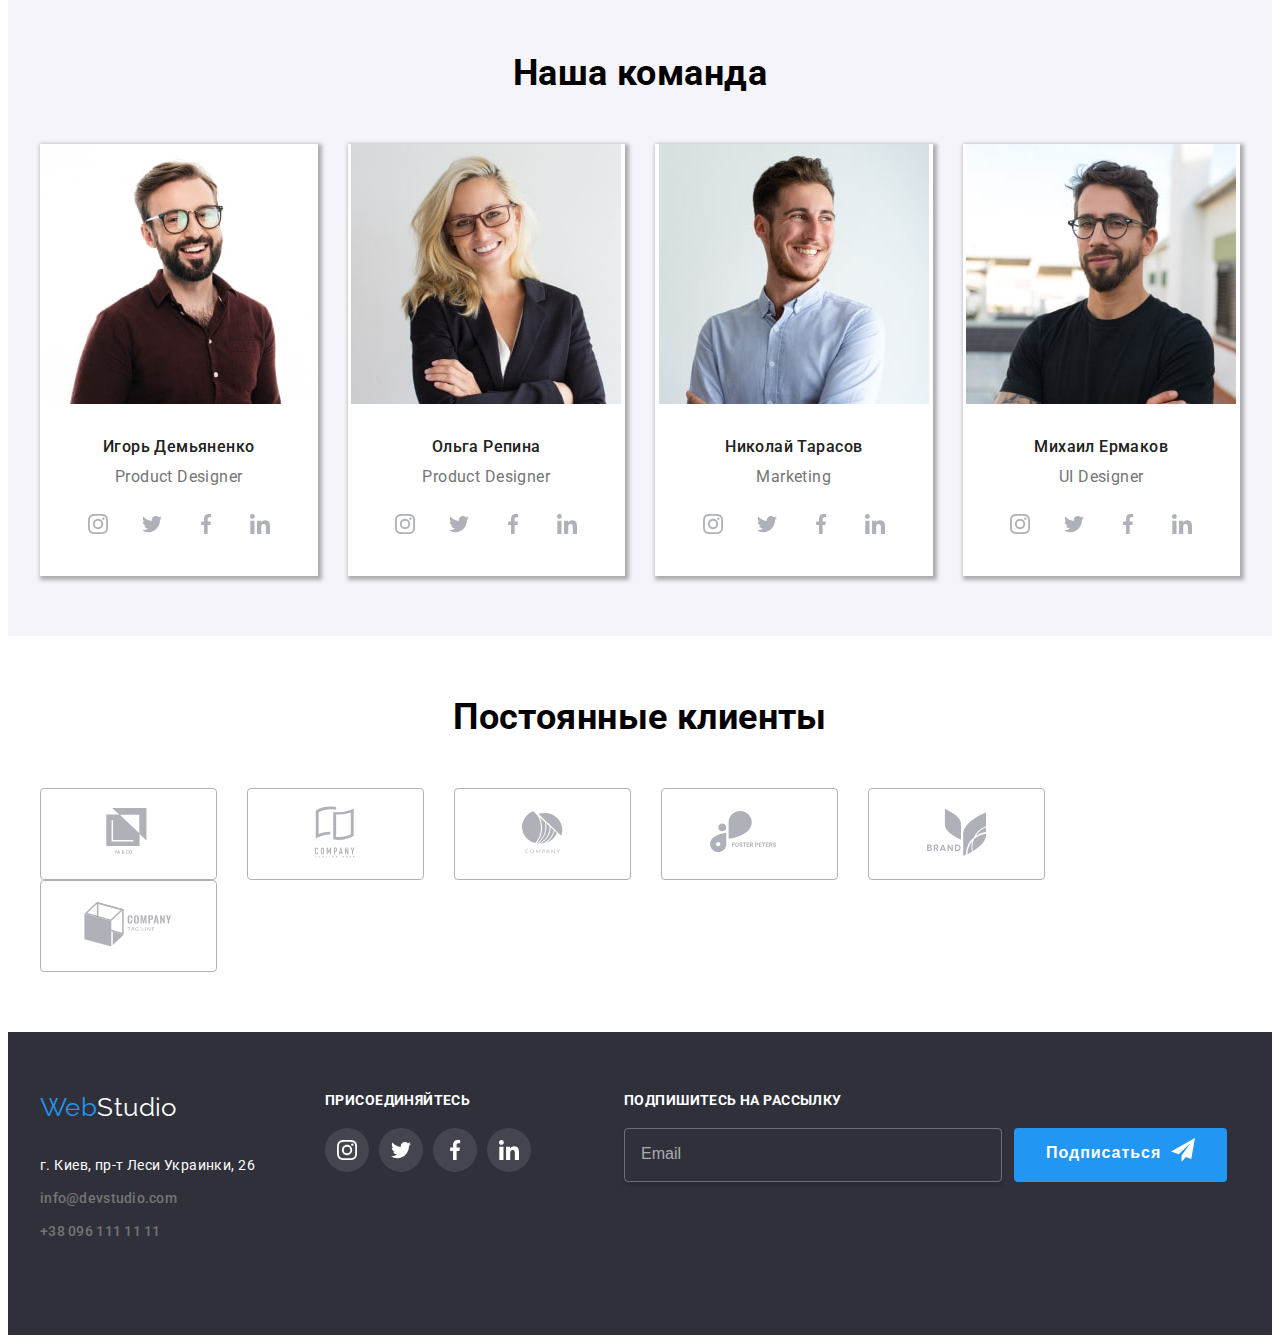
==== commit 7666ba2c: "Меняет картинки на оптимизированные" ====
--- a/index.html
+++ b/index.html
@@ -145,7 +145,7 @@
                             <source srcset="./img/tablet.jpg 1x, ./img/tablet@2x.jpg 2x" media="(min-width: 768px)">
                             <!--<source srcset="./img/mobile1.webp 1x, ./img/mobile1@2x.webp 2x" media="(min-width: 480px)" type="image/webp">-->
                             <source srcset="./img/mobile1.jpg 1x, ./img/mobile1@2x.jpg 2x" media="(min-width: 480px)">
-                            <img src="./img/desktop1.jpg"  alt="Игорь Демьяненко" class="picture-img">
+                            <img src="./img/desktop.jpg"  alt="Игорь Демьяненко" class="picture-img">
                     </picture>
                         <div class="team__describing-members">
                         <h3 class="team__name-members" >Игорь Демьяненко</h3>
--- a/css/main.min.css
+++ b/css/main.min.css
@@ -1,2 +1,2 @@
-.container{width:100%;padding-left:15px;padding-right:15px;margin-right:auto;margin-left:auto}@media screen and (min-width: 480px){.container{width:480px}}@media screen and (min-width: 768px){.container{width:768px}}@media screen and (min-width: 1200px){.container{width:1200px}}body{font-family:Roboto, sant-serif;font-weight:normal;font-size:14px;letter-spacing:0.03em}.social-icons,.main-meny,.contacts__list,.advantages__list,.work__list,.team__list,.clients__set,.contacts__list_footer,.meny-portfolio__list,.portfolio-gallery__list{list-style:none;padding:0;margin:0}.logo,.main-meny__link,.contacts__mail-icon,.contacts__telefon-icon,.contacts__link,.address-link{text-decoration:none}.img{display:block;max-width:100%;height:auto}h1,h2,h3,h4,h5,h6,p{margin-bottom:0;margin-top:0}.section{padding-top:60px;padding-bottom:60px}.section-title{margin-top:0;margin-bottom:50px;text-align:center;color:var(--titel-color);font-weight:700;font-size:36px;line-height:1.17}.social-icons{display:-webkit-box;display:-ms-flexbox;display:flex;-webkit-box-pack:center;-ms-flex-pack:center;justify-content:center;margin-top:16px}.social-icons__set{display:-webkit-box;display:-ms-flexbox;display:flex;margin-right:10px}.social-icon__link{display:-webkit-box;display:-ms-flexbox;display:flex;-webkit-box-pack:center;-ms-flex-pack:center;justify-content:center;-webkit-box-align:center;-ms-flex-align:center;align-items:center;width:44px;height:44px;-webkit-transition:background-color 250ms cubic-bezier(0.4, 0, 0.2, 1);transition:background-color 250ms cubic-bezier(0.4, 0, 0.2, 1);background-color:transparent;border-radius:50%}.socialicons-content{width:20px;height:20px;fill:#AFB1B8}.social-icon__link:hover{background-color:#2196F3}.social-icon__link:hover .socialicons-content{fill:#fff}.social-icons__set:last-child{margin-right:0}.main-button{display:inline-block;border-radius:4px;padding:10px 32px;background-color:#2196F3;color:#fff;font-weight:700;font-size:16px;line-height:1.87;text-align:center;letter-spacing:0.06em;border:none}.section-title{margin-top:0;margin-bottom:50px;text-align:center;color:var(--titel-color);font-weight:700;font-size:36px;line-height:1.17}.menu-button{display:block;margin:0;padding:0;margin-left:auto;margin-top:21px;margin-bottom:21px;background-color:transparent;border:none}@media screen and (min-width: 767px){.menu-button{display:none}}.menu-button.is-open .icon-menu{display:none}.menu-button.is-open .icon-cross{display:block}.menu-button .icon-cross{display:none;border:none}.menu-button:hover .icon-cross{fill:#2196F3}.page-header{position:relative}.mobile-meny{background-color:#fff;padding:0 0}@media screen and (max-width: 767px){.mobile-meny{display:none;position:absolute;padding:60px 0;top:100%;left:0;width:100%;height:453}.mobile-meny.is-open{display:block;z-index:999}}@media screen and (min-width: 768px){.mobile-meny{display:-webkit-box;display:-ms-flexbox;display:flex;-ms-flex-line-pack:center;align-content:center;-webkit-box-pack:justify;-ms-flex-pack:justify;justify-content:space-between;-webkit-box-flex:1;-ms-flex-positive:1;flex-grow:1}}.menu-button:hover .icon-menu{fill:#2196F3}.logo{color:#2196f3;font-family:Raleway, sant-serif;font-weight:700px;font-size:26px;line-height:1,19}.logo-element{color:#2F303A}.page-header{border-bottom:1px solid #ECECEC}.header.container{display:-webkit-box;display:-ms-flexbox;display:flex;-webkit-box-align:center;-ms-flex-align:center;align-items:center}.main-nav{text-align:center}@media screen and (min-width: 767px){.main-nav{display:-webkit-box;display:-ms-flexbox;display:flex;-webkit-box-align:center;-ms-flex-align:center;align-items:center}}@media screen and (min-width: 767px){.main-meny{display:-webkit-box;display:-ms-flexbox;display:flex;-ms-flex-line-pack:center;align-content:center;margin-left:88px}}@media screen and (min-width: 767px){.main-meny__item:not(:last-child){margin-right:50px}}.main-meny__link{position:relative;display:block;margin-top:32px;margin-bottom:32px;-webkit-transition:color 250ms cubic-bezier(0.4, 0, 0.2, 1);transition:color 250ms cubic-bezier(0.4, 0, 0.2, 1);color:#212121;text-align:center;font-weight:500;line-height:1.14;letter-spacing:0.02em}.main-meny__link.current::after{content:"";position:absolute;display:block;width:100%;height:4px;bottom:0;left:0;background-color:#2196F3;border-radius:2px}.main-meny__link:hover,.main-meny__link:focus{color:#2196F3}.main-meny__link.current{display:inline-block}.main-meny__link.current{margin:0 0;padding-bottom:8px;color:#2196F3}@media screen and (min-width: 767px){.main-meny__link.current{margin:32px 0px}}.contacts__mail-icon{-webkit-transition:fill 250ms cubic-bezier(0.4, 0, 0.2, 1);transition:fill 250ms cubic-bezier(0.4, 0, 0.2, 1);height:12px;width:16px;fill:main-color}@media screen and (min-width: 767px) and (max-width: 1199px){.contacts__mail-icon{height:10px;width:14px;margin-right:8px}}.contacts__telefon-icon{-webkit-transition:fill 250ms cubic-bezier(0.4, 0, 0.2, 1);transition:fill 250ms cubic-bezier(0.4, 0, 0.2, 1);height:16px;width:10px;fill:main-color}@media screen and (min-width: 767px) and (max-width: 1199px){.contacts__telefon-icon{height:14px;width:10px;margin-right:8px}}@media screen and (min-width: 767px){.contacts{margin-bottom:32px;margin-top:32px}}@media screen and (min-width: 1199px){.contacts{margin-left:auto}}@media screen and (min-width: 768px){.contacts__list{margin-left:70px}}@media screen and (min-width: 1200px){.contacts__list{display:-webkit-box;display:-ms-flexbox;display:flex}.contacts__list .contacts__item+.contacts__item{margin-left:30px}}.contacts__item{text-align:center}@media screen and (min-width: 767px){.contacts__item{text-align:left}}.contacts__link{color:#757575;font-weight:500;line-height:1.14;letter-spacing:0.02em;-webkit-transition:color 250ms cubic-bezier(0.4, 0, 0.2, 1);transition:color 250ms cubic-bezier(0.4, 0, 0.2, 1)}@media screen and (min-width: 767px) and (max-width: 1199px){.contacts__link{font-size:12px;line-height:1.171}}.contacts__link:hover{color:#2196F3}.contacts__link:hover .contacts__telefon-icon,.contacts__link:hover .contacts__mail-icon{fill:#2196F3}.hero{background-color:#2F303A;background-image:-webkit-gradient(linear, left top, left bottom, from(rgba(47,48,58,0.4)), to(rgba(47,48,58,0.4))),url(../img/HeaderMobil.jpg);background-image:linear-gradient(rgba(47,48,58,0.4), rgba(47,48,58,0.4)),url(../img/HeaderMobil.jpg);background-size:cover;background-repeat:no-repeat;padding-top:118px;padding-bottom:118px;text-align:center}@media screen and (min-device-pixel-ratio: 2), screen and (-webkit-min-device-pixel-ratio: 2), screen and (min-resolution: 192dpi), screen and (min-resolution: 2dppx){.hero{background-image:url(../img/HeaderMobil@2x.jpg)}}@media screen and (min-width: 768px){.hero{background-image:-webkit-gradient(linear, left top, left bottom, from(rgba(47,48,58,0.4)), to(rgba(47,48,58,0.4))),url(../img/HeaderTablet.jpg);background-image:linear-gradient(rgba(47,48,58,0.4), rgba(47,48,58,0.4)),url(../img/HeaderTablet.jpg)}}@media screen and (min-width: 768px) and (min-device-pixel-ratio: 2), screen and (min-width: 768px) and (-webkit-min-device-pixel-ratio: 2), screen and (min-width: 768px) and (min-resolution: 192dpi), screen and (min-width: 768px) and (min-resolution: 2dppx){.hero{background-image:url(../img/HeaderTablet@2x.jpg)}}@media screen and (min-width: 1200px){.hero{background-image:-webkit-gradient(linear, left top, left bottom, from(rgba(47,48,58,0.4)), to(rgba(47,48,58,0.4))),url(../img/HeaderDesktop.jpg);background-image:linear-gradient(rgba(47,48,58,0.4), rgba(47,48,58,0.4)),url(../img/HeaderDesktop.jpg)}}@media screen and (min-width: 1200px) and (min-device-pixel-ratio: 2), screen and (min-width: 1200px) and (-webkit-min-device-pixel-ratio: 2), screen and (min-width: 1200px) and (min-resolution: 192dpi), screen and (min-width: 1200px) and (min-resolution: 2dppx){.hero{background-image:url(../img/HeaderDesktop@2x.jpg)}}.hero-title{text-align:center;color:#fff;margin-bottom:40px;font-weight:900;font-size:26px;line-height:1.615;letter-spacing:0.06em;text-transform:uppercase}@media screen and (min-width: 1200px){.hero-title{font-size:44px;line-height:1.36;color:#fff}}.hero-main{text-align:center}.backdrop{position:fixed;top:0;left:0;opacity:1;-webkit-transition:opacity 250ms cubic-bezier(0.4, 0, 0.2, 1);transition:opacity 250ms cubic-bezier(0.4, 0, 0.2, 1);width:100%;height:100%;background-color:rgba(0,0,0,0.2)}.backdrop.is-hidden{opacity:0;pointer-events:none}.backdrop.is-hidden .modal{-webkit-transform:translate(-50%, -50%) scale(1, 2);transform:translate(-50%, -50%) scale(1, 2)}.modal{position:absolute;top:50%;left:50%;-webkit-transform:translate(-50%, -50%) scale(1);transform:translate(-50%, -50%) scale(1);-webkit-transition:-webkit-transform 1000ms cubic-bezier(0.4, 0, 0.2, 1);transition:-webkit-transform 1000ms cubic-bezier(0.4, 0, 0.2, 1);transition:transform 1000ms cubic-bezier(0.4, 0, 0.2, 1);transition:transform 1000ms cubic-bezier(0.4, 0, 0.2, 1), -webkit-transform 1000ms cubic-bezier(0.4, 0, 0.2, 1);width:450px;height:609px;background-color:#fff;-webkit-box-shadow:0px 2px 1px 0 rgba(0,0,0,0.2),0px 1px 1px 0px rgba(0,0,0,0.14);box-shadow:0px 2px 1px 0 rgba(0,0,0,0.2),0px 1px 1px 0px rgba(0,0,0,0.14)}@media screen and (min-width: 1200px){.modal{width:528px;height:581px}}.modal-button{position:absolute;top:8px;right:8px;display:block;width:30px;height:30px;padding:9px 9px 9px 9px;background-color:#fff;border:1px solid rgba(0,0,0,0.1);border-radius:50%}.modal-button:hover .modal-icon{fill:#2196F3}.modal-icon{width:11px;height:11px;-webkit-transition:fill 250ms cubic-bezier(0.4, 0, 0.2, 1);transition:fill 250ms cubic-bezier(0.4, 0, 0.2, 1)}.blank{margin-left:40px;margin-right:40px}.blank-title{text-align:center;font-weight:700;font-size:20px;line-height:1.172;margin-bottom:12px;margin-top:40px}.blank-form{position:relative;display:-webkit-box;display:-ms-flexbox;display:flex;-webkit-box-orient:vertical;-webkit-box-direction:normal;-ms-flex-direction:column;flex-direction:column}.form-input{margin-bottom:10px;padding-left:42px;height:40px;border:1px solid rgba(33,33,33,0.2);border-radius:4px;outline:none;-webkit-transition:border-color 250ms cubic-bezier(0.4, 0, 0.2, 1);transition:border-color 250ms cubic-bezier(0.4, 0, 0.2, 1)}.blank-icon{position:absolute;bottom:40%;left:13.5px;-webkit-transform:translateY(50%);transform:translateY(50%);width:15px;height:12px;-webkit-transition:fill 250ms cubic-bezier(0.4, 0, 0.2, 1);transition:fill 250ms cubic-bezier(0.4, 0, 0.2, 1)}.form-input:focus{border-color:#2196F3}.blank-form:focus-within>.blank-icon{fill:#2196F3}.form-input.kommentar{height:120px;margin-bottom:20px;padding:12px 16px}.form-label{font-size:12px;line-height:1.172;margin-bottom:4px}.checkbox-form{display:-webkit-box;display:-ms-flexbox;display:flex;-webkit-box-align:center;-ms-flex-align:center;align-items:center;margin-bottom:30px;line-height:1.71}.blank-checkbox{color:#757575;font-size:12px;line-height:1.712}@media screen and (min-width: 1200px){.blank-checkbox{font-size:14px}}.blank-checkbox a{color:#2196F3}.checkbox-icon{display:inline-block;width:16px;height:15px;margin-right:9px;margin-left:10px;border:2px solid #212121;border-radius:2px}.checkbox-input{position:absolute;width:1px;height:1px;margin:-1px;border:0;padding:0;clip:rect(0 0 0 0);overflow:hidden}.checkbox-input:checked+.checkbox-icon{border-color:#2196F3;background-color:#2196F3;background-image:url(../img/Vector.svg);background-repeat:no-repeat;background-size:contain;background-origin:border-box}.blank .main-button{display:block;margin:0 auto;cursor:pointer;-webkit-box-shadow:0px 4px 4px rgba(0,0,0,0.15);box-shadow:0px 4px 4px rgba(0,0,0,0.15)}.blank .main-button:hover{background-color:#188CE8;-webkit-transition:background-color 250ms cubic-bezier(0.4, 0, 0.2, 1);transition:background-color 250ms cubic-bezier(0.4, 0, 0.2, 1)}.advantages__item-title{margin-top:30px;margin-bottom:10px;color:#212121;font-weight:700;font-size:14px;line-height:1.14;text-align:center;text-transform:uppercase}@media screen and (min-width: 768px){.advantages__item-title{text-align:left}}.adventages__icon-set{padding:25px 0px;width:100%;background:#F5F4FA;border-radius:4px}.adventage__icon{display:block;margin:0 auto;width:70px;height:70px}.advantages__item-post{color:#757575;margin-top:0;margin-bottom:0;line-height:1.71}@media screen and (min-width: 768px){.advantages__list{display:-webkit-box;display:-ms-flexbox;display:flex;-ms-flex-wrap:wrap;flex-wrap:wrap}}.advantages__item{padding:30px 0}@media screen and (min-width: 768px){.advantages__item{width:calc(( 100% - 30px )/2)}.advantages__item:not(:nth-child(2n)){margin-right:30px}}@media screen and (min-width: 1200px){.advantages__item{width:calc(( 100% - 90px )/4)}.advantages__item:not(:nth-child(4n)){margin-right:30px}}@media screen and (max-width: 1199px){.work{display:none}}.section.work{padding-top:0}.work__list{display:-webkit-box;display:-ms-flexbox;display:flex}.work__list-item{position:relative;width:calc(( 100% - 60px )/3)}.work__list-item:not(:nth-child(3n)){margin-right:30px}.work__layout-description{position:absolute;bottom:0;left:0;width:370px;height:70px;background-color:rgba(47,48,58,0.8)}.work__layout-category{margin-top:27px;text-align:center;font-weight:700;line-height:0,853;text-transform:uppercase;color:#fff}.section.team{background-color:#F5F4FA}@media screen and (min-width: 768px){.team__list{display:-webkit-box;display:-ms-flexbox;display:flex;-ms-flex-wrap:wrap;flex-wrap:wrap}}.team__list-members{text-align:center;margin-bottom:30px;background-color:#fff;-webkit-box-shadow:2px 2px 4px 2px rgba(0,0,0,0.3);box-shadow:2px 2px 4px 2px rgba(0,0,0,0.3)}@media screen and (min-width: 768px) and (max-width: 1199px){.team__list-members{width:calc(( 100% - 30px )/2)}.team__list-members:not(:nth-child(2n)){margin-right:30px}.team__list-members:not(:nth-last-child(-n+2)){margin-bottom:30px}}@media screen and (min-width: 1200px){.team__list-members{width:calc(( 100% - 90px )/4);margin-bottom:0}.team__list-members:not(:nth-child(4n)){margin-right:30px}}.team__describing-members{padding:30px 0}.team__name-members{margin-bottom:10px;color:#212121;font-weight:500;font-size:16px;line-height:1.19}.team__members-occupation{color:#757575;font-size:16px;line-height:1.19}.clients__set{display:-webkit-box;display:-ms-flexbox;display:flex;-ms-flex-wrap:wrap;flex-wrap:wrap}.clients__list{display:-webkit-box;display:-ms-flexbox;display:flex;-webkit-box-pack:center;-ms-flex-pack:center;justify-content:center;-webkit-box-align:center;-ms-flex-align:center;align-items:center;width:calc(( 100% - 30px )/2);height:90px;-webkit-transition:border 250ms cubic-bezier(0.4, 0, 0.2, 1);transition:border 250ms cubic-bezier(0.4, 0, 0.2, 1);border:1px solid #AFB1B8;border-radius:4px}@media screen and (min-width: 320px) and (max-width: 767px){.clients__list:not(:nth-child(2n)){margin-right:30px}.clients__list:not(:nth-last-child(-n+2)){margin-bottom:30px}}@media screen and (min-width: 768px) and (max-width: 1199px){.clients__list{width:calc(( 100% - 60px )/3)}.clients__list:not(:nth-child(3n)){margin-right:30px}.clients__list:not(:nth-last-child(-n+3)){margin-bottom:30px}}@media screen and (min-width: 1200px){.clients__list{width:calc(( 100% - 150px )/6)}.clients__list:not(:nth-child(6n)){margin-right:30px}}.clients__list:hover{border:1px solid #2196F3}.clients__icon-content{fill:#AFB1B8;-webkit-transition:fill 250ms cubic-bezier(0.4, 0, 0.2, 1);transition:fill 250ms cubic-bezier(0.4, 0, 0.2, 1)}.clients__list:hover .clients__icon-content{fill:#2196F3}@media screen and (min-width: 768px){.footer__tablet{display:-webkit-box;display:-ms-flexbox;display:flex;margin-left:76px;margin-right:89px}}@media screen and (min-width: 768px) and (min-width: 1200px){.footer__tablet{margin-left:0;margin-right:0}}.footer{padding-top:60px;padding-bottom:60px;background-color:#2F303A}@media screen and (min-width: 768px) and (max-width: 1199px){.contacts__list_footer .contacts__item{text-align:center}}@media screen and (min-width: 1200px){.footer .container{display:-webkit-box;display:-ms-flexbox;display:flex}}.footer .logo{display:block;margin-bottom:20px}.footer .logo-element{color:#fff}.footer__contacts{text-align:center}@media screen and (min-width: 768px){.footer__contacts{margin-right:165px}}@media screen and (min-width: 1200px){.footer__contacts{margin-right:70px;text-align:left}}@media screen and (min-width: 768px) and (max-width: 1199px){.contacts__link.footers{font-size:14px}}.address-link{color:#fff}.contacts__item:not(:last-child){margin-bottom:8px}@media screen and (min-width: 1200px){.contacts__item:not(:last-child){margin-bottom:9px}}.contacts{font-style:normal;line-height:1.71}.footer .social-icon__link{-webkit-transition:background-color 250ms cubic-bezier(0.4, 0, 0.2, 1);transition:background-color 250ms cubic-bezier(0.4, 0, 0.2, 1);background-color:rgba(255,255,255,0.1)}.footer .social-icon__link:hover{background-color:#2196F3}.footer .socialicons-content{fill:#fff}.recall{text-align:center}@media screen and (min-width: 1200px){.recall{margin-right:93px}}.recall-word{margin-bottom:20px;margin-top:60px;text-align:center;font-weight:700;color:#fff;line-height:0,853;text-transform:uppercase}@media screen and (min-width: 768px){.recall-word{margin-top:0}}@media screen and (min-width: 1200px){.recall-word{text-align:left}}.sub-form{margin-bottom:20px}@media screen and (min-width: 768px){.sub-form{padding-left:168px;padding-right:152px}}@media screen and (min-width: 768px) and (min-width: 1200px){.sub-form{padding-left:0;padding-right:0}}@media screen and (min-width: 1200px){.sub-form{margin-top:0;margin-bottom:0;margin-right:12px}}@media screen and (min-width: 1200px){.sub-field{display:-webkit-box;display:-ms-flexbox;display:flex}}.sub-label{color:rgba(255,255,255,0.6);font-size:16px}.sub-icon{width:24px;height:24px;margin-left:10px}.sub-input{width:100%;height:50px;margin-right:12px;padding-left:16px;border:1px solid rgba(255,255,255,0.3);border-radius:4px;color:#F5F4FA;-webkit-box-shadow:0px 4px 4px rgba(0,0,0,0.15);box-shadow:0px 4px 4px rgba(0,0,0,0.15);background-color:transparent}@media screen and (min-width: 768px){.sub-input{margin:20px 0;width:450px}}@media screen and (min-width: 1200px){.sub-input{width:358px;margin:0 0}}.sub-input::-webkit-input-placeholder{color:rgba(255,255,255,0.6);font-size:16px}.sub-input:-ms-input-placeholder{color:rgba(255,255,255,0.6);font-size:16px}.sub-input::-ms-input-placeholder{color:rgba(255,255,255,0.6);font-size:16px}.sub-input::placeholder{color:rgba(255,255,255,0.6);font-size:16px}.footer .main-button{display:block;margin:0 auto}@media screen and (min-width: 1200px){.footer .main-button{display:-webkit-box;display:-ms-flexbox;display:flex;-ms-flex-line-pack:center;align-content:center;margin-left:0;margin-right:0}}.page-header.portfolio{border:1px solid #ECECEC}.meny-portfolio{padding-bottom:50px}.meny-portfolio__list{display:-webkit-box;display:-ms-flexbox;display:flex;-ms-flex-wrap:wrap;flex-wrap:wrap}@media screen and (min-width: 768px){.meny-portfolio__list{-webkit-box-pack:center;-ms-flex-pack:center;justify-content:center}}.secondary-btn{-webkit-transition:background-color 250ms cubic-bezier(0.4, 0, 0.2, 1),color 250ms cubic-bezier(0.4, 0, 0.2, 1),-webkit-box-shadow 250ms cubic-bezier(0.4, 0, 0.2, 1);transition:background-color 250ms cubic-bezier(0.4, 0, 0.2, 1),color 250ms cubic-bezier(0.4, 0, 0.2, 1),-webkit-box-shadow 250ms cubic-bezier(0.4, 0, 0.2, 1);transition:background-color 250ms cubic-bezier(0.4, 0, 0.2, 1),color 250ms cubic-bezier(0.4, 0, 0.2, 1),box-shadow 250ms cubic-bezier(0.4, 0, 0.2, 1);transition:background-color 250ms cubic-bezier(0.4, 0, 0.2, 1),color 250ms cubic-bezier(0.4, 0, 0.2, 1),box-shadow 250ms cubic-bezier(0.4, 0, 0.2, 1),-webkit-box-shadow 250ms cubic-bezier(0.4, 0, 0.2, 1);padding:6px 22px;background-color:#F5F4FA;color:#212121;border:none;border-radius:4px;font-weight:500;font-size:16px;line-height:1.62;text-align:center}.secondary-btn:hover,.secondary-btn:focus{background-color:#2196F3;color:#fff;-webkit-box-shadow:0px 3px 1px rgba(0,0,0,0.1),0px 1px 2px rgba(0,0,0,0.08),0px 2px 2px rgba(0,0,0,0.12);box-shadow:0px 3px 1px rgba(0,0,0,0.1),0px 1px 2px rgba(0,0,0,0.08),0px 2px 2px rgba(0,0,0,0.12)}.meny-portfolio__button{margin-right:8px}.meny-portfolio__button:not(:nth-last-child(-n+2)){margin-bottom:15px}.portfolio-gallery.section{padding-top:0}@media screen and (min-width: 768px){.portfolio-gallery__list{display:-webkit-box;display:-ms-flexbox;display:flex;-ms-flex-wrap:wrap;flex-wrap:wrap}}.portfolio-gallery__list-item{position:relative;overflow:hidden;border:1px solid #EEEEEE;background-color:#fff;border-radius:4px}@media screen and (min-width: 480px) and (max-width: 767px){.portfolio-gallery__list-item{margin-bottom:30px}}@media screen and (min-width: 768px) and (max-width: 1199px){.portfolio-gallery__list-item{width:calc(( 100% - 30px )/ 2);margin-bottom:30px;margin-right:30px}.portfolio-gallery__list-item:nth-child(2n){margin-right:0}.portfolio-gallery__list-item:nth-last-child(-n+2){margin-bottom:0}}@media screen and (min-width: 1200px){.portfolio-gallery__list-item{width:calc(( 100% - 60px )/ 3);margin-right:30px;margin-bottom:30px}.portfolio-gallery__list-item:nth-child(3n){margin-right:0}.portfolio-gallery__list-item:nth-last-child(-n+3){margin-bottom:0}}.portfolio-gallery__list-item:hover{-webkit-box-shadow:1px 4px 6px 0px rgba(0,0,0,0.16),0px 4px 4px 0px rgba(0,0,0,0.6),0px 1px 1px 0px rgba(0,0,0,0.12);box-shadow:1px 4px 6px 0px rgba(0,0,0,0.16),0px 4px 4px 0px rgba(0,0,0,0.6),0px 1px 1px 0px rgba(0,0,0,0.12)}.portfolio-gallery__image{position:relative;overflow:hidden}.portfolio-gallery__overlay{position:absolute;top:0;right:0;width:100%;height:294px;-webkit-transform:translateY(110%);transform:translateY(110%);-webkit-transition:-webkit-transform 250ms cubic-bezier(0.4, 0, 0.2, 1);transition:-webkit-transform 250ms cubic-bezier(0.4, 0, 0.2, 1);transition:transform 250ms cubic-bezier(0.4, 0, 0.2, 1);transition:transform 250ms cubic-bezier(0.4, 0, 0.2, 1), -webkit-transform 250ms cubic-bezier(0.4, 0, 0.2, 1);padding:63px 24px;background:rgba(33,150,243,0.9)}.portfolio-gallery__list-item:hover{-webkit-transform:translateY(0%);transform:translateY(0%)}.portfolio-gallery__overlay-text{font-size:18px;line-height:1.55;color:#fff}.portfolio-gallery__description-text{margin-top:4px;color:#757575;font-size:16px;line-height:1.87}.portfolio-gallery__description{margin:20px 24px}.portfolio-gallery__description-title{color:#212121;font-weight:700;font-size:18px;line-height:2;letter-spacing:0.06em}
+.container{width:100%;padding-left:15px;padding-right:15px;margin-right:auto;margin-left:auto}@media screen and (min-width: 480px){.container{width:480px}}@media screen and (min-width: 768px){.container{width:768px}}@media screen and (min-width: 1200px){.container{width:1200px}}body{font-family:Roboto, sant-serif;font-weight:normal;font-size:14px;letter-spacing:0.03em}.social-icons,.main-meny,.contacts__list,.advantages__list,.work__list,.team__list,.clients__set,.contacts__list_footer,.meny-portfolio__list,.portfolio-gallery__list{list-style:none;padding:0;margin:0}.logo,.main-meny__link,.contacts__mail-icon,.contacts__telefon-icon,.contacts__link,.address-link{text-decoration:none}.img{display:block;max-width:100%;height:auto}h1,h2,h3,h4,h5,h6,p{margin-bottom:0;margin-top:0}.section{padding-top:60px;padding-bottom:60px}.section-title{margin-top:0;margin-bottom:50px;text-align:center;color:var(--titel-color);font-weight:700;font-size:36px;line-height:1.17}.social-icons{display:-webkit-box;display:-ms-flexbox;display:flex;-webkit-box-pack:center;-ms-flex-pack:center;justify-content:center;margin-top:16px}.social-icons__set{display:-webkit-box;display:-ms-flexbox;display:flex;margin-right:10px}.social-icon__link{display:-webkit-box;display:-ms-flexbox;display:flex;-webkit-box-pack:center;-ms-flex-pack:center;justify-content:center;-webkit-box-align:center;-ms-flex-align:center;align-items:center;width:44px;height:44px;-webkit-transition:background-color 250ms cubic-bezier(0.4, 0, 0.2, 1);transition:background-color 250ms cubic-bezier(0.4, 0, 0.2, 1);background-color:transparent;border-radius:50%}.socialicons-content{width:20px;height:20px;fill:#AFB1B8}.social-icon__link:hover{background-color:#2196F3}.social-icon__link:hover .socialicons-content{fill:#fff}.social-icons__set:last-child{margin-right:0}.main-button{display:inline-block;border-radius:4px;padding:10px 32px;background-color:#2196F3;color:#fff;font-weight:700;font-size:16px;line-height:1.87;text-align:center;letter-spacing:0.06em;border:none}.section-title{margin-top:0;margin-bottom:50px;text-align:center;color:var(--titel-color);font-weight:700;font-size:36px;line-height:1.17}.menu-button{display:block;margin:0;padding:0;margin-left:auto;margin-top:21px;margin-bottom:21px;background-color:transparent;border:none}@media screen and (min-width: 767px){.menu-button{display:none}}.menu-button.is-open .icon-menu{display:none}.menu-button.is-open .icon-cross{display:block}.menu-button .icon-cross{display:none;border:none}.menu-button:hover .icon-cross{fill:#2196F3}.page-header{position:relative}.mobile-meny{background-color:#fff;padding:0 0}@media screen and (max-width: 767px){.mobile-meny{display:none;position:absolute;padding:60px 0;top:100%;left:0;width:100%;height:453}.mobile-meny.is-open{display:block;z-index:999}}@media screen and (min-width: 768px){.mobile-meny{display:-webkit-box;display:-ms-flexbox;display:flex;-ms-flex-line-pack:center;align-content:center;-webkit-box-pack:justify;-ms-flex-pack:justify;justify-content:space-between;-webkit-box-flex:1;-ms-flex-positive:1;flex-grow:1}}.menu-button:hover .icon-menu{fill:#2196F3}.logo{color:#2196f3;font-family:Raleway, sant-serif;font-weight:700px;font-size:26px;line-height:1,19}.logo-element{color:#2F303A}.page-header{border-bottom:1px solid #ECECEC}.header.container{display:-webkit-box;display:-ms-flexbox;display:flex;-webkit-box-align:center;-ms-flex-align:center;align-items:center}.main-nav{text-align:center}@media screen and (min-width: 767px){.main-nav{display:-webkit-box;display:-ms-flexbox;display:flex;-webkit-box-align:center;-ms-flex-align:center;align-items:center}}@media screen and (min-width: 767px){.main-meny{display:-webkit-box;display:-ms-flexbox;display:flex;-ms-flex-line-pack:center;align-content:center;margin-left:88px}}@media screen and (min-width: 767px){.main-meny__item:not(:last-child){margin-right:50px}}.main-meny__link{position:relative;display:block;margin-top:32px;margin-bottom:32px;-webkit-transition:color 250ms cubic-bezier(0.4, 0, 0.2, 1);transition:color 250ms cubic-bezier(0.4, 0, 0.2, 1);color:#212121;text-align:center;font-weight:500;line-height:1.14;letter-spacing:0.02em}.main-meny__link.current::after{content:"";position:absolute;display:block;width:100%;height:4px;bottom:0;left:0;background-color:#2196F3;border-radius:2px}.main-meny__link:hover,.main-meny__link:focus{color:#2196F3}.main-meny__link.current{display:inline-block}.main-meny__link.current{margin:0 0;padding-bottom:8px;color:#2196F3}@media screen and (min-width: 767px){.main-meny__link.current{margin:32px 0px}}.contacts__mail-icon{-webkit-transition:fill 250ms cubic-bezier(0.4, 0, 0.2, 1);transition:fill 250ms cubic-bezier(0.4, 0, 0.2, 1);height:12px;width:16px;fill:main-color}@media screen and (min-width: 767px) and (max-width: 1199px){.contacts__mail-icon{height:10px;width:14px;margin-right:8px}}.contacts__telefon-icon{-webkit-transition:fill 250ms cubic-bezier(0.4, 0, 0.2, 1);transition:fill 250ms cubic-bezier(0.4, 0, 0.2, 1);height:16px;width:10px;fill:main-color}@media screen and (min-width: 767px) and (max-width: 1199px){.contacts__telefon-icon{height:14px;width:10px;margin-right:8px}}@media screen and (min-width: 767px){.contacts{margin-bottom:32px;margin-top:32px}}@media screen and (min-width: 1199px){.contacts{margin-left:auto}}@media screen and (min-width: 768px){.contacts__list{margin-left:70px}}@media screen and (min-width: 1200px){.contacts__list{display:-webkit-box;display:-ms-flexbox;display:flex}.contacts__list .contacts__item+.contacts__item{margin-left:30px}}.contacts__item{text-align:center}@media screen and (min-width: 767px){.contacts__item{text-align:left}}.contacts__link{color:#757575;font-weight:500;line-height:1.14;letter-spacing:0.02em;-webkit-transition:color 250ms cubic-bezier(0.4, 0, 0.2, 1);transition:color 250ms cubic-bezier(0.4, 0, 0.2, 1)}@media screen and (min-width: 767px) and (max-width: 1199px){.contacts__link{font-size:12px;line-height:1.171}}.contacts__link:hover{color:#2196F3}.contacts__link:hover .contacts__telefon-icon,.contacts__link:hover .contacts__mail-icon{fill:#2196F3}.hero{background-color:#2F303A;background-image:-webkit-gradient(linear, left top, left bottom, from(rgba(47,48,58,0.4)), to(rgba(47,48,58,0.4))),url(../img/HeaderMobil.jpg);background-image:linear-gradient(rgba(47,48,58,0.4), rgba(47,48,58,0.4)),url(../img/HeaderMobil.jpg);background-size:cover;background-repeat:no-repeat;padding-top:118px;padding-bottom:118px;text-align:center}@media screen and (min-device-pixel-ratio: 2), screen and (-webkit-min-device-pixel-ratio: 2), screen and (min-resolution: 192dpi), screen and (min-resolution: 2dppx){.hero{background-image:url(../img/HeaderMobil@2x.jpg)}}@media screen and (min-width: 768px){.hero{background-image:-webkit-gradient(linear, left top, left bottom, from(rgba(47,48,58,0.4)), to(rgba(47,48,58,0.4))),url(../img/HeaderTablet.jpg);background-image:linear-gradient(rgba(47,48,58,0.4), rgba(47,48,58,0.4)),url(../img/HeaderTablet.jpg)}}@media screen and (min-width: 768px) and (min-device-pixel-ratio: 2), screen and (min-width: 768px) and (-webkit-min-device-pixel-ratio: 2), screen and (min-width: 768px) and (min-resolution: 192dpi), screen and (min-width: 768px) and (min-resolution: 2dppx){.hero{background-image:url(../img/HeaderTablet@2x.jpg)}}@media screen and (min-width: 1200px){.hero{background-image:-webkit-gradient(linear, left top, left bottom, from(rgba(47,48,58,0.4)), to(rgba(47,48,58,0.4))),url(../img/HeaderDesktop.jpg);background-image:linear-gradient(rgba(47,48,58,0.4), rgba(47,48,58,0.4)),url(../img/HeaderDesktop.jpg);padding-top:200px;padding-bottom:200px}}@media screen and (min-width: 1200px) and (min-device-pixel-ratio: 2), screen and (min-width: 1200px) and (-webkit-min-device-pixel-ratio: 2), screen and (min-width: 1200px) and (min-resolution: 192dpi), screen and (min-width: 1200px) and (min-resolution: 2dppx){.hero{background-image:url(../img/HeaderDesktop@2x.jpg)}}.hero-title{text-align:center;color:#fff;margin-bottom:40px;font-weight:900;font-size:26px;line-height:1.615;letter-spacing:0.06em;text-transform:uppercase}@media screen and (min-width: 1200px){.hero-title{font-size:44px;line-height:1.36;color:#fff}}.hero-main{text-align:center}.backdrop{position:fixed;top:0;left:0;opacity:1;-webkit-transition:opacity 250ms cubic-bezier(0.4, 0, 0.2, 1);transition:opacity 250ms cubic-bezier(0.4, 0, 0.2, 1);width:100%;height:100%;background-color:rgba(0,0,0,0.2)}.backdrop.is-hidden{opacity:0;pointer-events:none}.backdrop.is-hidden .modal{-webkit-transform:translate(-50%, -50%) scale(1, 2);transform:translate(-50%, -50%) scale(1, 2)}.modal{position:absolute;top:50%;left:50%;-webkit-transform:translate(-50%, -50%) scale(1);transform:translate(-50%, -50%) scale(1);-webkit-transition:-webkit-transform 1000ms cubic-bezier(0.4, 0, 0.2, 1);transition:-webkit-transform 1000ms cubic-bezier(0.4, 0, 0.2, 1);transition:transform 1000ms cubic-bezier(0.4, 0, 0.2, 1);transition:transform 1000ms cubic-bezier(0.4, 0, 0.2, 1), -webkit-transform 1000ms cubic-bezier(0.4, 0, 0.2, 1);width:450px;height:609px;background-color:#fff;-webkit-box-shadow:0px 2px 1px 0 rgba(0,0,0,0.2),0px 1px 1px 0px rgba(0,0,0,0.14);box-shadow:0px 2px 1px 0 rgba(0,0,0,0.2),0px 1px 1px 0px rgba(0,0,0,0.14)}@media screen and (min-width: 1200px){.modal{width:528px;height:581px}}.modal-button{position:absolute;top:8px;right:8px;display:block;width:30px;height:30px;padding:9px 9px 9px 9px;background-color:#fff;border:1px solid rgba(0,0,0,0.1);border-radius:50%}.modal-button:hover .modal-icon{fill:#2196F3}.modal-icon{width:11px;height:11px;-webkit-transition:fill 250ms cubic-bezier(0.4, 0, 0.2, 1);transition:fill 250ms cubic-bezier(0.4, 0, 0.2, 1)}.blank{margin-left:40px;margin-right:40px}.blank-title{text-align:center;font-weight:700;font-size:20px;line-height:1.172;margin-bottom:12px;margin-top:40px}.blank-form{position:relative;display:-webkit-box;display:-ms-flexbox;display:flex;-webkit-box-orient:vertical;-webkit-box-direction:normal;-ms-flex-direction:column;flex-direction:column}.form-input{margin-bottom:10px;padding-left:42px;height:40px;border:1px solid rgba(33,33,33,0.2);border-radius:4px;outline:none;-webkit-transition:border-color 250ms cubic-bezier(0.4, 0, 0.2, 1);transition:border-color 250ms cubic-bezier(0.4, 0, 0.2, 1)}.blank-icon{position:absolute;bottom:40%;left:13.5px;-webkit-transform:translateY(50%);transform:translateY(50%);width:15px;height:12px;-webkit-transition:fill 250ms cubic-bezier(0.4, 0, 0.2, 1);transition:fill 250ms cubic-bezier(0.4, 0, 0.2, 1)}.form-input:focus{border-color:#2196F3}.blank-form:focus-within>.blank-icon{fill:#2196F3}.form-input.kommentar{height:120px;margin-bottom:20px;padding:12px 16px}.form-label{font-size:12px;line-height:1.172;margin-bottom:4px}.checkbox-form{display:-webkit-box;display:-ms-flexbox;display:flex;-webkit-box-align:center;-ms-flex-align:center;align-items:center;margin-bottom:30px;line-height:1.71}.blank-checkbox{color:#757575;font-size:12px;line-height:1.712}@media screen and (min-width: 1200px){.blank-checkbox{font-size:14px}}.blank-checkbox a{color:#2196F3}.checkbox-icon{display:inline-block;width:16px;height:15px;margin-right:9px;margin-left:10px;border:2px solid #212121;border-radius:2px}.checkbox-input{position:absolute;width:1px;height:1px;margin:-1px;border:0;padding:0;clip:rect(0 0 0 0);overflow:hidden}.checkbox-input:checked+.checkbox-icon{border-color:#2196F3;background-color:#2196F3;background-image:url(../img/Vector.svg);background-repeat:no-repeat;background-size:contain;background-origin:border-box}.blank .main-button{display:block;margin:0 auto;cursor:pointer;-webkit-box-shadow:0px 4px 4px rgba(0,0,0,0.15);box-shadow:0px 4px 4px rgba(0,0,0,0.15)}.blank .main-button:hover{background-color:#188CE8;-webkit-transition:background-color 250ms cubic-bezier(0.4, 0, 0.2, 1);transition:background-color 250ms cubic-bezier(0.4, 0, 0.2, 1)}.advantages__item-title{margin-top:30px;margin-bottom:10px;color:#212121;font-weight:700;font-size:14px;line-height:1.14;text-align:center;text-transform:uppercase}@media screen and (min-width: 768px){.advantages__item-title{text-align:left}}.adventages__icon-set{padding:25px 0px;width:100%;background:#F5F4FA;border-radius:4px}.adventage__icon{display:block;margin:0 auto;width:70px;height:70px}.advantages__item-post{color:#757575;margin-top:0;margin-bottom:0;line-height:1.71}@media screen and (min-width: 768px){.advantages__list{display:-webkit-box;display:-ms-flexbox;display:flex;-ms-flex-wrap:wrap;flex-wrap:wrap}}.advantages__item{padding:30px 0}@media screen and (min-width: 768px){.advantages__item{width:calc(( 100% - 30px )/2)}.advantages__item:not(:nth-child(2n)){margin-right:30px}}@media screen and (min-width: 1200px){.advantages__item{width:calc(( 100% - 90px )/4)}.advantages__item:not(:nth-child(4n)){margin-right:30px}}@media screen and (max-width: 1199px){.work{display:none}}.section.work{padding-top:0}.work__list{display:-webkit-box;display:-ms-flexbox;display:flex}.work__list-item{position:relative;width:calc(( 100% - 60px )/3)}.work__list-item:not(:nth-child(3n)){margin-right:30px}.work__layout-description{position:absolute;bottom:0;left:0;width:370px;height:70px;background-color:rgba(47,48,58,0.8)}.work__layout-category{margin-top:27px;text-align:center;font-weight:700;line-height:0,853;text-transform:uppercase;color:#fff}.section.team{background-color:#F5F4FA}@media screen and (min-width: 768px){.team__list{display:-webkit-box;display:-ms-flexbox;display:flex;-ms-flex-wrap:wrap;flex-wrap:wrap}}.team__list-members{text-align:center;margin-bottom:30px;background-color:#fff;-webkit-box-shadow:2px 2px 4px 2px rgba(0,0,0,0.3);box-shadow:2px 2px 4px 2px rgba(0,0,0,0.3)}@media screen and (min-width: 768px) and (max-width: 1199px){.team__list-members{width:calc(( 100% - 30px )/2)}.team__list-members:not(:nth-child(2n)){margin-right:30px}.team__list-members:not(:nth-last-child(-n+2)){margin-bottom:30px}}@media screen and (min-width: 1200px){.team__list-members{width:calc(( 100% - 90px )/4);margin-bottom:0}.team__list-members:not(:nth-child(4n)){margin-right:30px}}.team__describing-members{padding:30px 0}.team__name-members{margin-bottom:10px;color:#212121;font-weight:500;font-size:16px;line-height:1.19}.team__members-occupation{color:#757575;font-size:16px;line-height:1.19}.clients__set{display:-webkit-box;display:-ms-flexbox;display:flex;-ms-flex-wrap:wrap;flex-wrap:wrap}.clients__list{display:-webkit-box;display:-ms-flexbox;display:flex;-webkit-box-pack:center;-ms-flex-pack:center;justify-content:center;-webkit-box-align:center;-ms-flex-align:center;align-items:center;width:calc(( 100% - 30px )/2);height:90px;-webkit-transition:border 250ms cubic-bezier(0.4, 0, 0.2, 1);transition:border 250ms cubic-bezier(0.4, 0, 0.2, 1);border:1px solid #AFB1B8;border-radius:4px}@media screen and (min-width: 320px) and (max-width: 767px){.clients__list:not(:nth-child(2n)){margin-right:30px}.clients__list:not(:nth-last-child(-n+2)){margin-bottom:30px}}@media screen and (min-width: 768px) and (max-width: 1199px){.clients__list{width:calc(( 100% - 60px )/3)}.clients__list:not(:nth-child(3n)){margin-right:30px}.clients__list:not(:nth-last-child(-n+3)){margin-bottom:30px}}@media screen and (min-width: 1200px){.clients__list{width:calc(( 100% - 150px )/6)}.clients__list:not(:nth-child(6n)){margin-right:30px}}.clients__list:hover{border:1px solid #2196F3}.clients__icon-content{fill:#AFB1B8;-webkit-transition:fill 250ms cubic-bezier(0.4, 0, 0.2, 1);transition:fill 250ms cubic-bezier(0.4, 0, 0.2, 1)}.clients__list:hover .clients__icon-content{fill:#2196F3}@media screen and (min-width: 768px){.footer__tablet{display:-webkit-box;display:-ms-flexbox;display:flex;margin-left:76px;margin-right:89px}}@media screen and (min-width: 768px) and (min-width: 1200px){.footer__tablet{margin-left:0;margin-right:0}}.footer{padding-top:60px;padding-bottom:60px;background-color:#2F303A}@media screen and (min-width: 768px) and (max-width: 1199px){.contacts__list_footer .contacts__item{text-align:center}}@media screen and (min-width: 1200px){.footer .container{display:-webkit-box;display:-ms-flexbox;display:flex}}.footer .logo{display:block;margin-bottom:20px}.footer .logo-element{color:#fff}.footer__contacts{text-align:center}@media screen and (min-width: 768px){.footer__contacts{margin-right:165px}}@media screen and (min-width: 1200px){.footer__contacts{margin-right:70px;text-align:left}}@media screen and (min-width: 768px) and (max-width: 1199px){.contacts__link.footers{font-size:14px}}.address-link{color:#fff}.contacts__item:not(:last-child){margin-bottom:8px}@media screen and (min-width: 1200px){.contacts__item:not(:last-child){margin-bottom:9px}}.contacts{font-style:normal;line-height:1.71}.footer .social-icon__link{-webkit-transition:background-color 250ms cubic-bezier(0.4, 0, 0.2, 1);transition:background-color 250ms cubic-bezier(0.4, 0, 0.2, 1);background-color:rgba(255,255,255,0.1)}.footer .social-icon__link:hover{background-color:#2196F3}.footer .socialicons-content{fill:#fff}.recall{text-align:center}@media screen and (min-width: 1200px){.recall{margin-right:93px}}.recall-word{margin-bottom:20px;margin-top:60px;text-align:center;font-weight:700;color:#fff;line-height:0,853;text-transform:uppercase}@media screen and (min-width: 768px){.recall-word{margin-top:0}}@media screen and (min-width: 1200px){.recall-word{text-align:left}}.sub-form{margin-bottom:20px}@media screen and (min-width: 768px){.sub-form{padding-left:168px;padding-right:152px}}@media screen and (min-width: 768px) and (min-width: 1200px){.sub-form{padding-left:0;padding-right:0}}@media screen and (min-width: 1200px){.sub-form{margin-top:0;margin-bottom:0;margin-right:12px}}@media screen and (min-width: 1200px){.sub-field{display:-webkit-box;display:-ms-flexbox;display:flex}}.sub-label{color:rgba(255,255,255,0.6);font-size:16px}.sub-icon{width:24px;height:24px;margin-left:10px}.sub-input{width:100%;height:50px;margin-right:12px;padding-left:16px;border:1px solid rgba(255,255,255,0.3);border-radius:4px;color:#F5F4FA;-webkit-box-shadow:0px 4px 4px rgba(0,0,0,0.15);box-shadow:0px 4px 4px rgba(0,0,0,0.15);background-color:transparent}@media screen and (min-width: 768px){.sub-input{margin:20px 0;width:450px}}@media screen and (min-width: 1200px){.sub-input{width:358px;margin:0 0}}.sub-input::-webkit-input-placeholder{color:rgba(255,255,255,0.6);font-size:16px}.sub-input:-ms-input-placeholder{color:rgba(255,255,255,0.6);font-size:16px}.sub-input::-ms-input-placeholder{color:rgba(255,255,255,0.6);font-size:16px}.sub-input::placeholder{color:rgba(255,255,255,0.6);font-size:16px}.footer .main-button{display:block;margin:0 auto}@media screen and (min-width: 1200px){.footer .main-button{display:-webkit-box;display:-ms-flexbox;display:flex;-ms-flex-line-pack:center;align-content:center;margin-left:0;margin-right:0}}.page-header.portfolio{border:1px solid #ECECEC}.meny-portfolio{padding-bottom:50px}.meny-portfolio__list{display:-webkit-box;display:-ms-flexbox;display:flex;-ms-flex-wrap:wrap;flex-wrap:wrap}@media screen and (min-width: 768px){.meny-portfolio__list{-webkit-box-pack:center;-ms-flex-pack:center;justify-content:center}}.secondary-btn{-webkit-transition:background-color 250ms cubic-bezier(0.4, 0, 0.2, 1),color 250ms cubic-bezier(0.4, 0, 0.2, 1),-webkit-box-shadow 250ms cubic-bezier(0.4, 0, 0.2, 1);transition:background-color 250ms cubic-bezier(0.4, 0, 0.2, 1),color 250ms cubic-bezier(0.4, 0, 0.2, 1),-webkit-box-shadow 250ms cubic-bezier(0.4, 0, 0.2, 1);transition:background-color 250ms cubic-bezier(0.4, 0, 0.2, 1),color 250ms cubic-bezier(0.4, 0, 0.2, 1),box-shadow 250ms cubic-bezier(0.4, 0, 0.2, 1);transition:background-color 250ms cubic-bezier(0.4, 0, 0.2, 1),color 250ms cubic-bezier(0.4, 0, 0.2, 1),box-shadow 250ms cubic-bezier(0.4, 0, 0.2, 1),-webkit-box-shadow 250ms cubic-bezier(0.4, 0, 0.2, 1);padding:6px 22px;background-color:#F5F4FA;color:#212121;border:none;border-radius:4px;font-weight:500;font-size:16px;line-height:1.62;text-align:center}.secondary-btn:hover,.secondary-btn:focus{background-color:#2196F3;color:#fff;-webkit-box-shadow:0px 3px 1px rgba(0,0,0,0.1),0px 1px 2px rgba(0,0,0,0.08),0px 2px 2px rgba(0,0,0,0.12);box-shadow:0px 3px 1px rgba(0,0,0,0.1),0px 1px 2px rgba(0,0,0,0.08),0px 2px 2px rgba(0,0,0,0.12)}.meny-portfolio__button{margin-right:8px}.meny-portfolio__button:not(:nth-last-child(-n+2)){margin-bottom:15px}.portfolio-gallery.section{padding-top:0}@media screen and (min-width: 768px){.portfolio-gallery__list{display:-webkit-box;display:-ms-flexbox;display:flex;-ms-flex-wrap:wrap;flex-wrap:wrap}}.portfolio-gallery__list-item{position:relative;overflow:hidden;border:1px solid #EEEEEE;background-color:#fff;border-radius:4px}@media screen and (min-width: 480px) and (max-width: 767px){.portfolio-gallery__list-item{margin-bottom:30px}}@media screen and (min-width: 768px) and (max-width: 1199px){.portfolio-gallery__list-item{width:calc(( 100% - 30px )/ 2);margin-bottom:30px;margin-right:30px}.portfolio-gallery__list-item:nth-child(2n){margin-right:0}.portfolio-gallery__list-item:nth-last-child(-n+2){margin-bottom:0}}@media screen and (min-width: 1200px){.portfolio-gallery__list-item{width:calc(( 100% - 60px )/ 3);margin-right:30px;margin-bottom:30px}.portfolio-gallery__list-item:nth-child(3n){margin-right:0}.portfolio-gallery__list-item:nth-last-child(-n+3){margin-bottom:0}}.portfolio-gallery__list-item:hover{-webkit-box-shadow:1px 4px 6px 0px rgba(0,0,0,0.16),0px 4px 4px 0px rgba(0,0,0,0.6),0px 1px 1px 0px rgba(0,0,0,0.12);box-shadow:1px 4px 6px 0px rgba(0,0,0,0.16),0px 4px 4px 0px rgba(0,0,0,0.6),0px 1px 1px 0px rgba(0,0,0,0.12)}.portfolio-gallery__image{position:relative;overflow:hidden}.portfolio-gallery__overlay{position:absolute;top:0;right:0;width:100%;height:294px;-webkit-transform:translateY(110%);transform:translateY(110%);-webkit-transition:-webkit-transform 250ms cubic-bezier(0.4, 0, 0.2, 1);transition:-webkit-transform 250ms cubic-bezier(0.4, 0, 0.2, 1);transition:transform 250ms cubic-bezier(0.4, 0, 0.2, 1);transition:transform 250ms cubic-bezier(0.4, 0, 0.2, 1), -webkit-transform 250ms cubic-bezier(0.4, 0, 0.2, 1);padding:63px 24px;background:rgba(33,150,243,0.9)}.portfolio-gallery__list-item:hover{-webkit-transform:translateY(0%);transform:translateY(0%)}.portfolio-gallery__overlay-text{font-size:18px;line-height:1.55;color:#fff}.portfolio-gallery__description-text{margin-top:4px;color:#757575;font-size:16px;line-height:1.87}.portfolio-gallery__description{margin:20px 24px}.portfolio-gallery__description-title{color:#212121;font-weight:700;font-size:18px;line-height:2;letter-spacing:0.06em}
 /*# sourceMappingURL=main.min.css.map */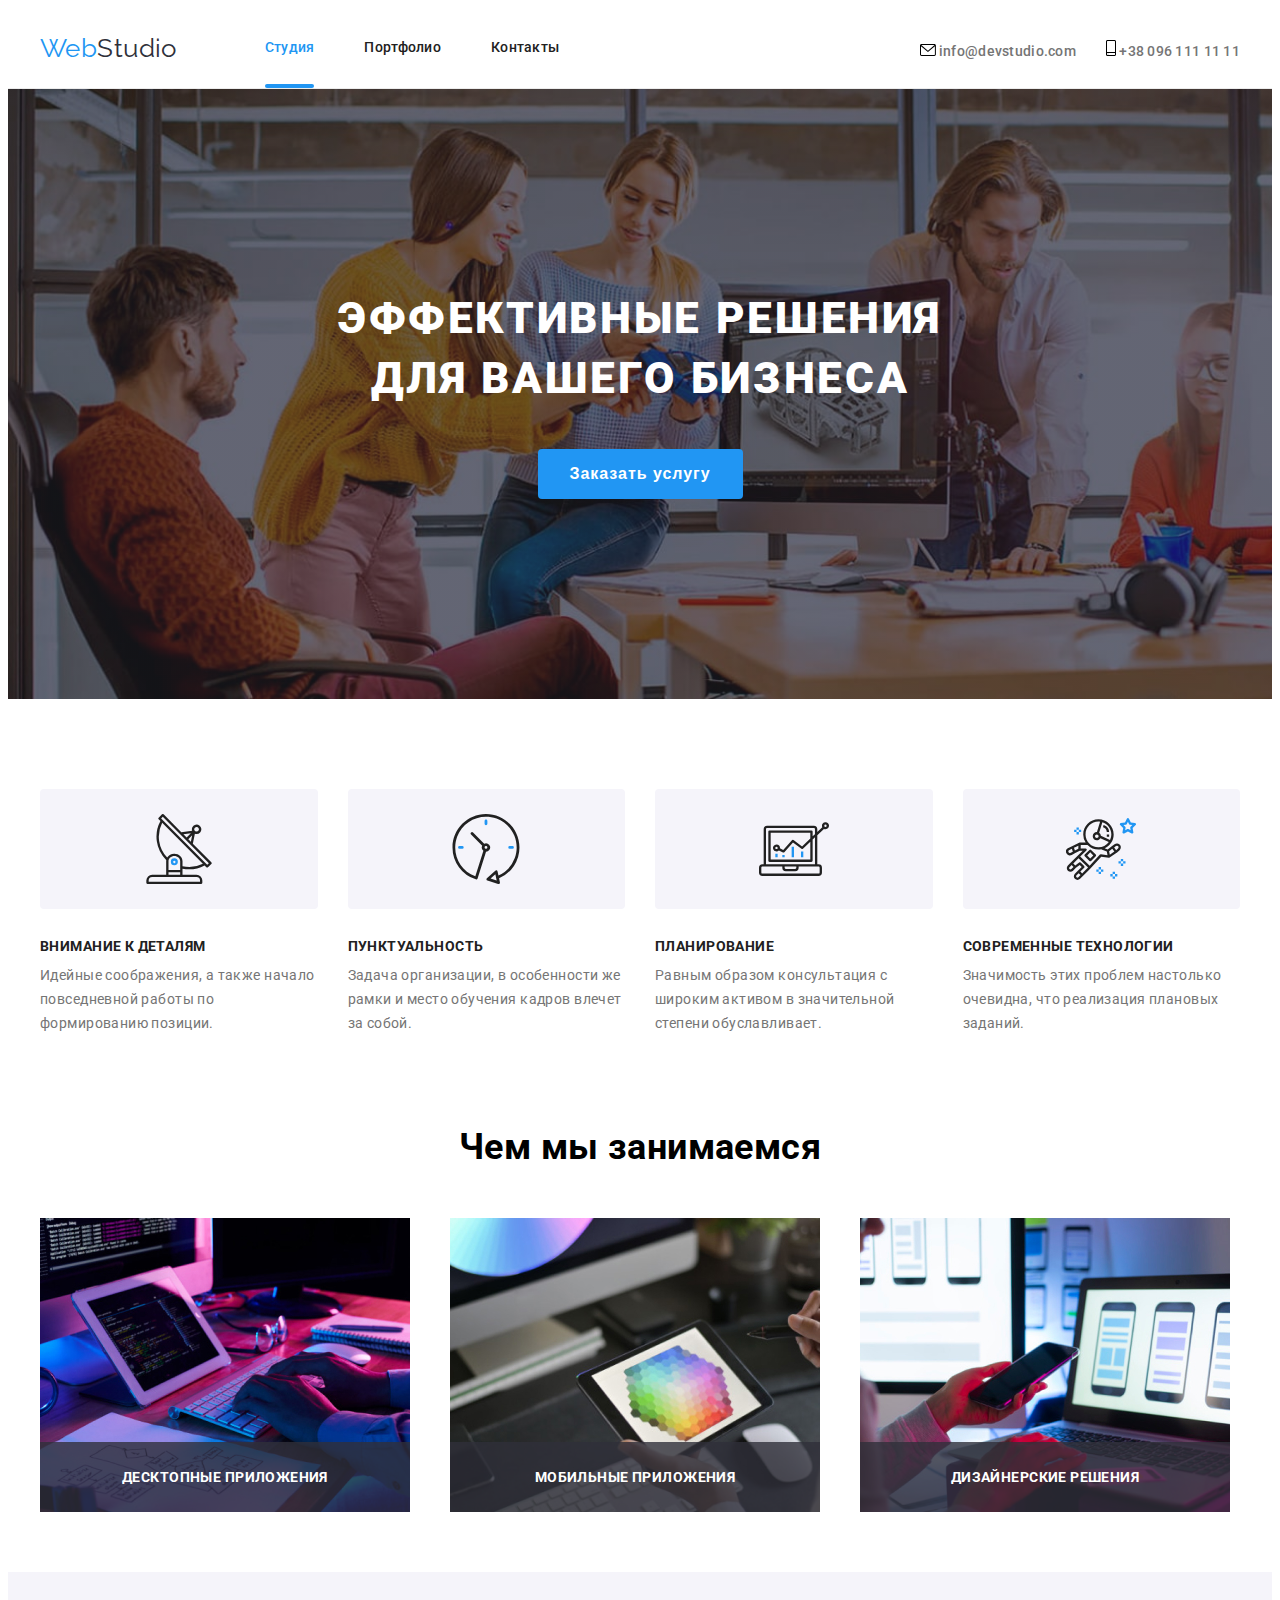
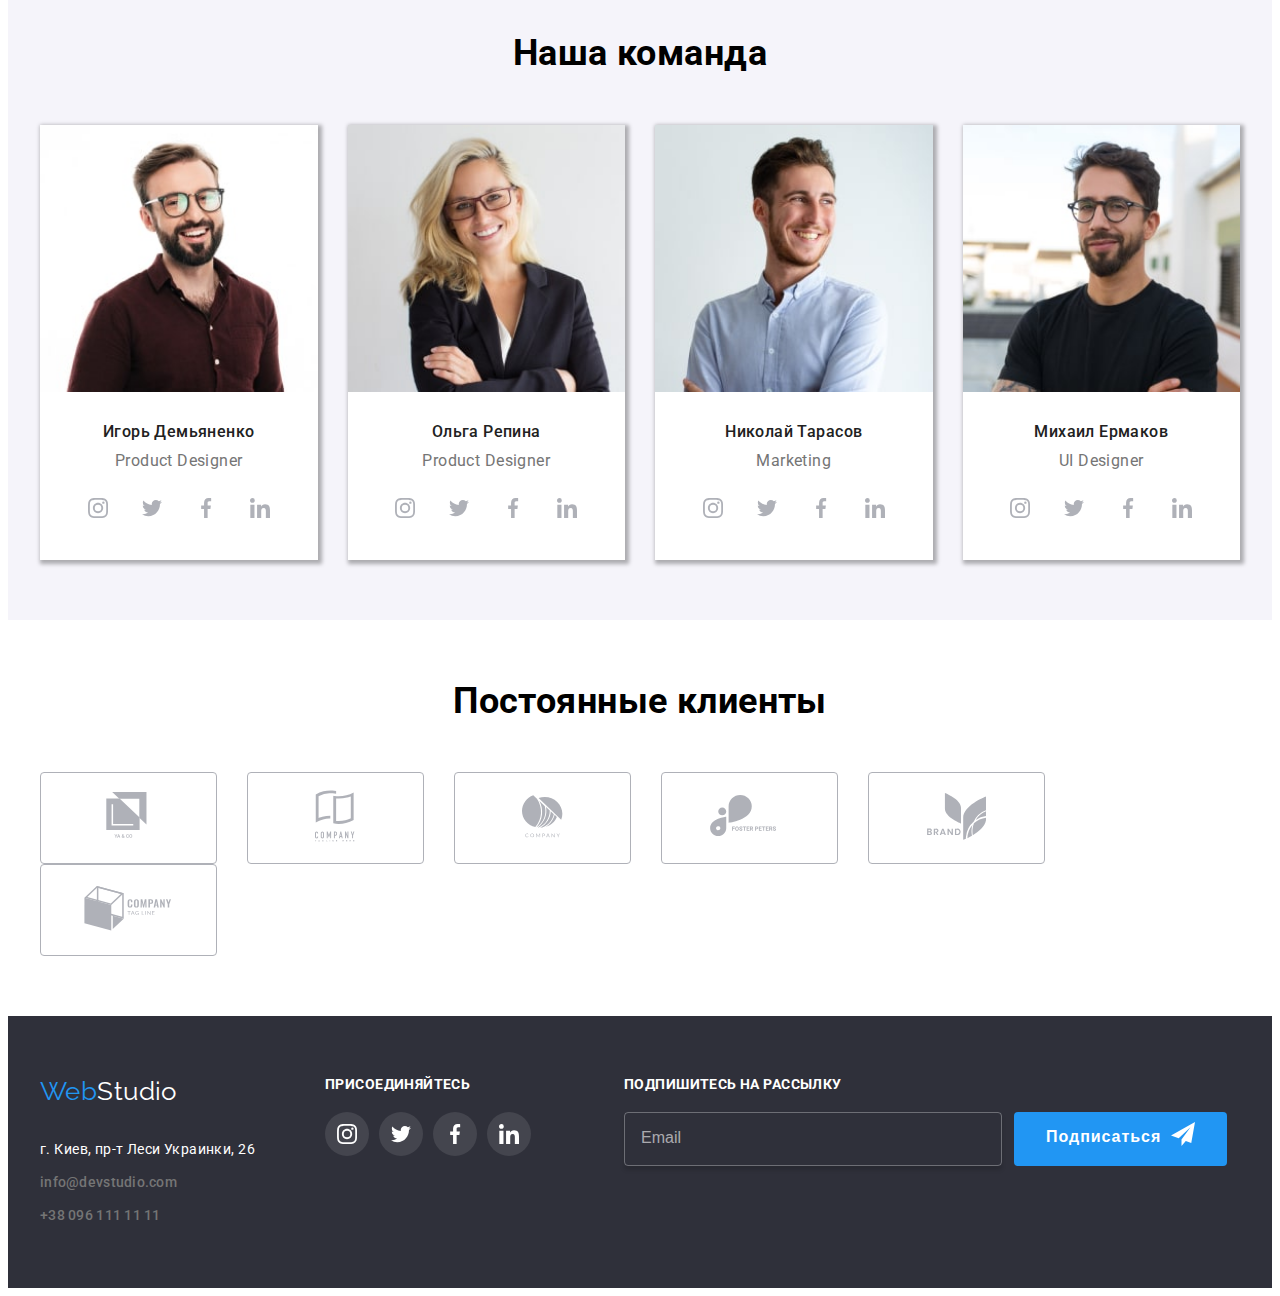
==== commit 99deb517: "Добавляет корректировки для версии 320" ====
--- a/index.html
+++ b/index.html
@@ -145,7 +145,7 @@
                             <source srcset="./img/tablet.jpg 1x, ./img/tablet@2x.jpg 2x" media="(min-width: 768px)">
                             <!--<source srcset="./img/mobile1.webp 1x, ./img/mobile1@2x.webp 2x" media="(min-width: 480px)" type="image/webp">-->
                             <source srcset="./img/mobile1.jpg 1x, ./img/mobile1@2x.jpg 2x" media="(min-width: 480px)">
-                            <img src="./img/desktop.jpg"  alt="Игорь Демьяненко" class="picture-img">
+                            <img src="./img/mobile1.jpg" width="450px" alt="Игорь Демьяненко" class="picture-img">
                     </picture>
                         <div class="team__describing-members">
                         <h3 class="team__name-members" >Игорь Демьяненко</h3>
@@ -190,7 +190,7 @@
                             <source srcset="./img/tablet2.jpg 1x, ./img/tablet2@2x.jpg 2x" media="(min-width: 768px)">
                            <!-- <source srcset="./mobile2.webp 1x, ./mobile2@2x.webp 2x" media="(min-width: 480px)" type="image/webp">-->
                             <source srcset="./img/mobile2.jpg 1x, ./img/mobile2@2x.jpg 2x" media="(min-width: 480px)">
-                            <img src="./img/desktop2.jpg"  alt="Ольга Репина">
+                            <img src="./img/mobile2.jpg" width="450px" alt="Ольга Репина">
                     </picture>
                        <div class="team__describing-members"> 
                         <h3 class="team__name-members" >Ольга Репина</h3>
@@ -236,7 +236,7 @@
                             <source srcset="./img/tablet3.jpg 1x, ./img/tablet3@2x.jpg 2x" media="(min-width: 768px)">
                            <!-- <source srcset="./img/mobile3.webp 1x, ./img/mobile3@2x.webp 2x" media="(min-width: 480px)" type="image/webp">-->
                             <source srcset="./img/mobile3.jpg 1x, ./img/mobile3@2x.jpg 2x" media="(min-width: 480px)">
-                            <img src="./img/desktop3.jpg"  alt="Николай Тарасов">
+                            <img src="./img/mobile3.jpg" width="450px" alt="Николай Тарасов">
                     </picture>
                       <!--  <img src="./img/staff3.jpg" width="270" alt="Николай Тарасов">-->
                        <div class="team__describing-members"> 
@@ -283,7 +283,7 @@
                             <source srcset="./img/tablet4.jpg 1x, ./img/tablet4@2x.jpg 2x" media="(min-width: 768px)">
                             <!-- <source srcset="./img/mobile4.webp 1x, ./img/mobile4@2x.webp 2x" media="(min-width: 480px)" type="image/webp">-->
                             <source srcset="./img/mobile4.jpg 1x, ./img/mobile4@2x.jpg 2x" media="(min-width: 480px)">
-                            <img src="./img/desktop4.jpg"  alt="Михаил Ермаков">
+                            <img src="./img/mobile4.jpg" width="450px" alt="Михаил Ермаков">
                     </picture>
                        <!-- <img src="./img/staff4.jpg" width="270" alt="Михаил Ермаков">-->
                         <div class="team__describing-members">
--- a/css/main.min.css
+++ b/css/main.min.css
@@ -1,2 +1,2 @@
-.container{width:100%;padding-left:15px;padding-right:15px;margin-right:auto;margin-left:auto}@media screen and (min-width: 480px){.container{width:480px}}@media screen and (min-width: 768px){.container{width:768px}}@media screen and (min-width: 1200px){.container{width:1200px}}body{font-family:Roboto, sant-serif;font-weight:normal;font-size:14px;letter-spacing:0.03em}.social-icons,.main-meny,.contacts__list,.advantages__list,.work__list,.team__list,.clients__set,.contacts__list_footer,.meny-portfolio__list,.portfolio-gallery__list{list-style:none;padding:0;margin:0}.logo,.main-meny__link,.contacts__mail-icon,.contacts__telefon-icon,.contacts__link,.address-link{text-decoration:none}.img{display:block;max-width:100%;height:auto}h1,h2,h3,h4,h5,h6,p{margin-bottom:0;margin-top:0}.section{padding-top:60px;padding-bottom:60px}.section-title{margin-top:0;margin-bottom:50px;text-align:center;color:var(--titel-color);font-weight:700;font-size:36px;line-height:1.17}.social-icons{display:-webkit-box;display:-ms-flexbox;display:flex;-webkit-box-pack:center;-ms-flex-pack:center;justify-content:center;margin-top:16px}.social-icons__set{display:-webkit-box;display:-ms-flexbox;display:flex;margin-right:10px}.social-icon__link{display:-webkit-box;display:-ms-flexbox;display:flex;-webkit-box-pack:center;-ms-flex-pack:center;justify-content:center;-webkit-box-align:center;-ms-flex-align:center;align-items:center;width:44px;height:44px;-webkit-transition:background-color 250ms cubic-bezier(0.4, 0, 0.2, 1);transition:background-color 250ms cubic-bezier(0.4, 0, 0.2, 1);background-color:transparent;border-radius:50%}.socialicons-content{width:20px;height:20px;fill:#AFB1B8}.social-icon__link:hover{background-color:#2196F3}.social-icon__link:hover .socialicons-content{fill:#fff}.social-icons__set:last-child{margin-right:0}.main-button{display:inline-block;border-radius:4px;padding:10px 32px;background-color:#2196F3;color:#fff;font-weight:700;font-size:16px;line-height:1.87;text-align:center;letter-spacing:0.06em;border:none}.section-title{margin-top:0;margin-bottom:50px;text-align:center;color:var(--titel-color);font-weight:700;font-size:36px;line-height:1.17}.menu-button{display:block;margin:0;padding:0;margin-left:auto;margin-top:21px;margin-bottom:21px;background-color:transparent;border:none}@media screen and (min-width: 767px){.menu-button{display:none}}.menu-button.is-open .icon-menu{display:none}.menu-button.is-open .icon-cross{display:block}.menu-button .icon-cross{display:none;border:none}.menu-button:hover .icon-cross{fill:#2196F3}.page-header{position:relative}.mobile-meny{background-color:#fff;padding:0 0}@media screen and (max-width: 767px){.mobile-meny{display:none;position:absolute;padding:60px 0;top:100%;left:0;width:100%;height:453}.mobile-meny.is-open{display:block;z-index:999}}@media screen and (min-width: 768px){.mobile-meny{display:-webkit-box;display:-ms-flexbox;display:flex;-ms-flex-line-pack:center;align-content:center;-webkit-box-pack:justify;-ms-flex-pack:justify;justify-content:space-between;-webkit-box-flex:1;-ms-flex-positive:1;flex-grow:1}}.menu-button:hover .icon-menu{fill:#2196F3}.logo{color:#2196f3;font-family:Raleway, sant-serif;font-weight:700px;font-size:26px;line-height:1,19}.logo-element{color:#2F303A}.page-header{border-bottom:1px solid #ECECEC}.header.container{display:-webkit-box;display:-ms-flexbox;display:flex;-webkit-box-align:center;-ms-flex-align:center;align-items:center}.main-nav{text-align:center}@media screen and (min-width: 767px){.main-nav{display:-webkit-box;display:-ms-flexbox;display:flex;-webkit-box-align:center;-ms-flex-align:center;align-items:center}}@media screen and (min-width: 767px){.main-meny{display:-webkit-box;display:-ms-flexbox;display:flex;-ms-flex-line-pack:center;align-content:center;margin-left:88px}}@media screen and (min-width: 767px){.main-meny__item:not(:last-child){margin-right:50px}}.main-meny__link{position:relative;display:block;margin-top:32px;margin-bottom:32px;-webkit-transition:color 250ms cubic-bezier(0.4, 0, 0.2, 1);transition:color 250ms cubic-bezier(0.4, 0, 0.2, 1);color:#212121;text-align:center;font-weight:500;line-height:1.14;letter-spacing:0.02em}.main-meny__link.current::after{content:"";position:absolute;display:block;width:100%;height:4px;bottom:0;left:0;background-color:#2196F3;border-radius:2px}.main-meny__link:hover,.main-meny__link:focus{color:#2196F3}.main-meny__link.current{display:inline-block}.main-meny__link.current{margin:0 0;padding-bottom:8px;color:#2196F3}@media screen and (min-width: 767px){.main-meny__link.current{margin:32px 0px}}.contacts__mail-icon{-webkit-transition:fill 250ms cubic-bezier(0.4, 0, 0.2, 1);transition:fill 250ms cubic-bezier(0.4, 0, 0.2, 1);height:12px;width:16px;fill:main-color}@media screen and (min-width: 767px) and (max-width: 1199px){.contacts__mail-icon{height:10px;width:14px;margin-right:8px}}.contacts__telefon-icon{-webkit-transition:fill 250ms cubic-bezier(0.4, 0, 0.2, 1);transition:fill 250ms cubic-bezier(0.4, 0, 0.2, 1);height:16px;width:10px;fill:main-color}@media screen and (min-width: 767px) and (max-width: 1199px){.contacts__telefon-icon{height:14px;width:10px;margin-right:8px}}@media screen and (min-width: 767px){.contacts{margin-bottom:32px;margin-top:32px}}@media screen and (min-width: 1199px){.contacts{margin-left:auto}}@media screen and (min-width: 768px){.contacts__list{margin-left:70px}}@media screen and (min-width: 1200px){.contacts__list{display:-webkit-box;display:-ms-flexbox;display:flex}.contacts__list .contacts__item+.contacts__item{margin-left:30px}}.contacts__item{text-align:center}@media screen and (min-width: 767px){.contacts__item{text-align:left}}.contacts__link{color:#757575;font-weight:500;line-height:1.14;letter-spacing:0.02em;-webkit-transition:color 250ms cubic-bezier(0.4, 0, 0.2, 1);transition:color 250ms cubic-bezier(0.4, 0, 0.2, 1)}@media screen and (min-width: 767px) and (max-width: 1199px){.contacts__link{font-size:12px;line-height:1.171}}.contacts__link:hover{color:#2196F3}.contacts__link:hover .contacts__telefon-icon,.contacts__link:hover .contacts__mail-icon{fill:#2196F3}.hero{background-color:#2F303A;background-image:-webkit-gradient(linear, left top, left bottom, from(rgba(47,48,58,0.4)), to(rgba(47,48,58,0.4))),url(../img/HeaderMobil.jpg);background-image:linear-gradient(rgba(47,48,58,0.4), rgba(47,48,58,0.4)),url(../img/HeaderMobil.jpg);background-size:cover;background-repeat:no-repeat;padding-top:118px;padding-bottom:118px;text-align:center}@media screen and (min-device-pixel-ratio: 2), screen and (-webkit-min-device-pixel-ratio: 2), screen and (min-resolution: 192dpi), screen and (min-resolution: 2dppx){.hero{background-image:url(../img/HeaderMobil@2x.jpg)}}@media screen and (min-width: 768px){.hero{background-image:-webkit-gradient(linear, left top, left bottom, from(rgba(47,48,58,0.4)), to(rgba(47,48,58,0.4))),url(../img/HeaderTablet.jpg);background-image:linear-gradient(rgba(47,48,58,0.4), rgba(47,48,58,0.4)),url(../img/HeaderTablet.jpg)}}@media screen and (min-width: 768px) and (min-device-pixel-ratio: 2), screen and (min-width: 768px) and (-webkit-min-device-pixel-ratio: 2), screen and (min-width: 768px) and (min-resolution: 192dpi), screen and (min-width: 768px) and (min-resolution: 2dppx){.hero{background-image:url(../img/HeaderTablet@2x.jpg)}}@media screen and (min-width: 1200px){.hero{background-image:-webkit-gradient(linear, left top, left bottom, from(rgba(47,48,58,0.4)), to(rgba(47,48,58,0.4))),url(../img/HeaderDesktop.jpg);background-image:linear-gradient(rgba(47,48,58,0.4), rgba(47,48,58,0.4)),url(../img/HeaderDesktop.jpg);padding-top:200px;padding-bottom:200px}}@media screen and (min-width: 1200px) and (min-device-pixel-ratio: 2), screen and (min-width: 1200px) and (-webkit-min-device-pixel-ratio: 2), screen and (min-width: 1200px) and (min-resolution: 192dpi), screen and (min-width: 1200px) and (min-resolution: 2dppx){.hero{background-image:url(../img/HeaderDesktop@2x.jpg)}}.hero-title{text-align:center;color:#fff;margin-bottom:40px;font-weight:900;font-size:26px;line-height:1.615;letter-spacing:0.06em;text-transform:uppercase}@media screen and (min-width: 1200px){.hero-title{font-size:44px;line-height:1.36;color:#fff}}.hero-main{text-align:center}.backdrop{position:fixed;top:0;left:0;opacity:1;-webkit-transition:opacity 250ms cubic-bezier(0.4, 0, 0.2, 1);transition:opacity 250ms cubic-bezier(0.4, 0, 0.2, 1);width:100%;height:100%;background-color:rgba(0,0,0,0.2)}.backdrop.is-hidden{opacity:0;pointer-events:none}.backdrop.is-hidden .modal{-webkit-transform:translate(-50%, -50%) scale(1, 2);transform:translate(-50%, -50%) scale(1, 2)}.modal{position:absolute;top:50%;left:50%;-webkit-transform:translate(-50%, -50%) scale(1);transform:translate(-50%, -50%) scale(1);-webkit-transition:-webkit-transform 1000ms cubic-bezier(0.4, 0, 0.2, 1);transition:-webkit-transform 1000ms cubic-bezier(0.4, 0, 0.2, 1);transition:transform 1000ms cubic-bezier(0.4, 0, 0.2, 1);transition:transform 1000ms cubic-bezier(0.4, 0, 0.2, 1), -webkit-transform 1000ms cubic-bezier(0.4, 0, 0.2, 1);width:450px;height:609px;background-color:#fff;-webkit-box-shadow:0px 2px 1px 0 rgba(0,0,0,0.2),0px 1px 1px 0px rgba(0,0,0,0.14);box-shadow:0px 2px 1px 0 rgba(0,0,0,0.2),0px 1px 1px 0px rgba(0,0,0,0.14)}@media screen and (min-width: 1200px){.modal{width:528px;height:581px}}.modal-button{position:absolute;top:8px;right:8px;display:block;width:30px;height:30px;padding:9px 9px 9px 9px;background-color:#fff;border:1px solid rgba(0,0,0,0.1);border-radius:50%}.modal-button:hover .modal-icon{fill:#2196F3}.modal-icon{width:11px;height:11px;-webkit-transition:fill 250ms cubic-bezier(0.4, 0, 0.2, 1);transition:fill 250ms cubic-bezier(0.4, 0, 0.2, 1)}.blank{margin-left:40px;margin-right:40px}.blank-title{text-align:center;font-weight:700;font-size:20px;line-height:1.172;margin-bottom:12px;margin-top:40px}.blank-form{position:relative;display:-webkit-box;display:-ms-flexbox;display:flex;-webkit-box-orient:vertical;-webkit-box-direction:normal;-ms-flex-direction:column;flex-direction:column}.form-input{margin-bottom:10px;padding-left:42px;height:40px;border:1px solid rgba(33,33,33,0.2);border-radius:4px;outline:none;-webkit-transition:border-color 250ms cubic-bezier(0.4, 0, 0.2, 1);transition:border-color 250ms cubic-bezier(0.4, 0, 0.2, 1)}.blank-icon{position:absolute;bottom:40%;left:13.5px;-webkit-transform:translateY(50%);transform:translateY(50%);width:15px;height:12px;-webkit-transition:fill 250ms cubic-bezier(0.4, 0, 0.2, 1);transition:fill 250ms cubic-bezier(0.4, 0, 0.2, 1)}.form-input:focus{border-color:#2196F3}.blank-form:focus-within>.blank-icon{fill:#2196F3}.form-input.kommentar{height:120px;margin-bottom:20px;padding:12px 16px}.form-label{font-size:12px;line-height:1.172;margin-bottom:4px}.checkbox-form{display:-webkit-box;display:-ms-flexbox;display:flex;-webkit-box-align:center;-ms-flex-align:center;align-items:center;margin-bottom:30px;line-height:1.71}.blank-checkbox{color:#757575;font-size:12px;line-height:1.712}@media screen and (min-width: 1200px){.blank-checkbox{font-size:14px}}.blank-checkbox a{color:#2196F3}.checkbox-icon{display:inline-block;width:16px;height:15px;margin-right:9px;margin-left:10px;border:2px solid #212121;border-radius:2px}.checkbox-input{position:absolute;width:1px;height:1px;margin:-1px;border:0;padding:0;clip:rect(0 0 0 0);overflow:hidden}.checkbox-input:checked+.checkbox-icon{border-color:#2196F3;background-color:#2196F3;background-image:url(../img/Vector.svg);background-repeat:no-repeat;background-size:contain;background-origin:border-box}.blank .main-button{display:block;margin:0 auto;cursor:pointer;-webkit-box-shadow:0px 4px 4px rgba(0,0,0,0.15);box-shadow:0px 4px 4px rgba(0,0,0,0.15)}.blank .main-button:hover{background-color:#188CE8;-webkit-transition:background-color 250ms cubic-bezier(0.4, 0, 0.2, 1);transition:background-color 250ms cubic-bezier(0.4, 0, 0.2, 1)}.advantages__item-title{margin-top:30px;margin-bottom:10px;color:#212121;font-weight:700;font-size:14px;line-height:1.14;text-align:center;text-transform:uppercase}@media screen and (min-width: 768px){.advantages__item-title{text-align:left}}.adventages__icon-set{padding:25px 0px;width:100%;background:#F5F4FA;border-radius:4px}.adventage__icon{display:block;margin:0 auto;width:70px;height:70px}.advantages__item-post{color:#757575;margin-top:0;margin-bottom:0;line-height:1.71}@media screen and (min-width: 768px){.advantages__list{display:-webkit-box;display:-ms-flexbox;display:flex;-ms-flex-wrap:wrap;flex-wrap:wrap}}.advantages__item{padding:30px 0}@media screen and (min-width: 768px){.advantages__item{width:calc(( 100% - 30px )/2)}.advantages__item:not(:nth-child(2n)){margin-right:30px}}@media screen and (min-width: 1200px){.advantages__item{width:calc(( 100% - 90px )/4)}.advantages__item:not(:nth-child(4n)){margin-right:30px}}@media screen and (max-width: 1199px){.work{display:none}}.section.work{padding-top:0}.work__list{display:-webkit-box;display:-ms-flexbox;display:flex}.work__list-item{position:relative;width:calc(( 100% - 60px )/3)}.work__list-item:not(:nth-child(3n)){margin-right:30px}.work__layout-description{position:absolute;bottom:0;left:0;width:370px;height:70px;background-color:rgba(47,48,58,0.8)}.work__layout-category{margin-top:27px;text-align:center;font-weight:700;line-height:0,853;text-transform:uppercase;color:#fff}.section.team{background-color:#F5F4FA}@media screen and (min-width: 768px){.team__list{display:-webkit-box;display:-ms-flexbox;display:flex;-ms-flex-wrap:wrap;flex-wrap:wrap}}.team__list-members{text-align:center;margin-bottom:30px;background-color:#fff;-webkit-box-shadow:2px 2px 4px 2px rgba(0,0,0,0.3);box-shadow:2px 2px 4px 2px rgba(0,0,0,0.3)}@media screen and (min-width: 768px) and (max-width: 1199px){.team__list-members{width:calc(( 100% - 30px )/2)}.team__list-members:not(:nth-child(2n)){margin-right:30px}.team__list-members:not(:nth-last-child(-n+2)){margin-bottom:30px}}@media screen and (min-width: 1200px){.team__list-members{width:calc(( 100% - 90px )/4);margin-bottom:0}.team__list-members:not(:nth-child(4n)){margin-right:30px}}.team__describing-members{padding:30px 0}.team__name-members{margin-bottom:10px;color:#212121;font-weight:500;font-size:16px;line-height:1.19}.team__members-occupation{color:#757575;font-size:16px;line-height:1.19}.clients__set{display:-webkit-box;display:-ms-flexbox;display:flex;-ms-flex-wrap:wrap;flex-wrap:wrap}.clients__list{display:-webkit-box;display:-ms-flexbox;display:flex;-webkit-box-pack:center;-ms-flex-pack:center;justify-content:center;-webkit-box-align:center;-ms-flex-align:center;align-items:center;width:calc(( 100% - 30px )/2);height:90px;-webkit-transition:border 250ms cubic-bezier(0.4, 0, 0.2, 1);transition:border 250ms cubic-bezier(0.4, 0, 0.2, 1);border:1px solid #AFB1B8;border-radius:4px}@media screen and (min-width: 320px) and (max-width: 767px){.clients__list:not(:nth-child(2n)){margin-right:30px}.clients__list:not(:nth-last-child(-n+2)){margin-bottom:30px}}@media screen and (min-width: 768px) and (max-width: 1199px){.clients__list{width:calc(( 100% - 60px )/3)}.clients__list:not(:nth-child(3n)){margin-right:30px}.clients__list:not(:nth-last-child(-n+3)){margin-bottom:30px}}@media screen and (min-width: 1200px){.clients__list{width:calc(( 100% - 150px )/6)}.clients__list:not(:nth-child(6n)){margin-right:30px}}.clients__list:hover{border:1px solid #2196F3}.clients__icon-content{fill:#AFB1B8;-webkit-transition:fill 250ms cubic-bezier(0.4, 0, 0.2, 1);transition:fill 250ms cubic-bezier(0.4, 0, 0.2, 1)}.clients__list:hover .clients__icon-content{fill:#2196F3}@media screen and (min-width: 768px){.footer__tablet{display:-webkit-box;display:-ms-flexbox;display:flex;margin-left:76px;margin-right:89px}}@media screen and (min-width: 768px) and (min-width: 1200px){.footer__tablet{margin-left:0;margin-right:0}}.footer{padding-top:60px;padding-bottom:60px;background-color:#2F303A}@media screen and (min-width: 768px) and (max-width: 1199px){.contacts__list_footer .contacts__item{text-align:center}}@media screen and (min-width: 1200px){.footer .container{display:-webkit-box;display:-ms-flexbox;display:flex}}.footer .logo{display:block;margin-bottom:20px}.footer .logo-element{color:#fff}.footer__contacts{text-align:center}@media screen and (min-width: 768px){.footer__contacts{margin-right:165px}}@media screen and (min-width: 1200px){.footer__contacts{margin-right:70px;text-align:left}}@media screen and (min-width: 768px) and (max-width: 1199px){.contacts__link.footers{font-size:14px}}.address-link{color:#fff}.contacts__item:not(:last-child){margin-bottom:8px}@media screen and (min-width: 1200px){.contacts__item:not(:last-child){margin-bottom:9px}}.contacts{font-style:normal;line-height:1.71}.footer .social-icon__link{-webkit-transition:background-color 250ms cubic-bezier(0.4, 0, 0.2, 1);transition:background-color 250ms cubic-bezier(0.4, 0, 0.2, 1);background-color:rgba(255,255,255,0.1)}.footer .social-icon__link:hover{background-color:#2196F3}.footer .socialicons-content{fill:#fff}.recall{text-align:center}@media screen and (min-width: 1200px){.recall{margin-right:93px}}.recall-word{margin-bottom:20px;margin-top:60px;text-align:center;font-weight:700;color:#fff;line-height:0,853;text-transform:uppercase}@media screen and (min-width: 768px){.recall-word{margin-top:0}}@media screen and (min-width: 1200px){.recall-word{text-align:left}}.sub-form{margin-bottom:20px}@media screen and (min-width: 768px){.sub-form{padding-left:168px;padding-right:152px}}@media screen and (min-width: 768px) and (min-width: 1200px){.sub-form{padding-left:0;padding-right:0}}@media screen and (min-width: 1200px){.sub-form{margin-top:0;margin-bottom:0;margin-right:12px}}@media screen and (min-width: 1200px){.sub-field{display:-webkit-box;display:-ms-flexbox;display:flex}}.sub-label{color:rgba(255,255,255,0.6);font-size:16px}.sub-icon{width:24px;height:24px;margin-left:10px}.sub-input{width:100%;height:50px;margin-right:12px;padding-left:16px;border:1px solid rgba(255,255,255,0.3);border-radius:4px;color:#F5F4FA;-webkit-box-shadow:0px 4px 4px rgba(0,0,0,0.15);box-shadow:0px 4px 4px rgba(0,0,0,0.15);background-color:transparent}@media screen and (min-width: 768px){.sub-input{margin:20px 0;width:450px}}@media screen and (min-width: 1200px){.sub-input{width:358px;margin:0 0}}.sub-input::-webkit-input-placeholder{color:rgba(255,255,255,0.6);font-size:16px}.sub-input:-ms-input-placeholder{color:rgba(255,255,255,0.6);font-size:16px}.sub-input::-ms-input-placeholder{color:rgba(255,255,255,0.6);font-size:16px}.sub-input::placeholder{color:rgba(255,255,255,0.6);font-size:16px}.footer .main-button{display:block;margin:0 auto}@media screen and (min-width: 1200px){.footer .main-button{display:-webkit-box;display:-ms-flexbox;display:flex;-ms-flex-line-pack:center;align-content:center;margin-left:0;margin-right:0}}.page-header.portfolio{border:1px solid #ECECEC}.meny-portfolio{padding-bottom:50px}.meny-portfolio__list{display:-webkit-box;display:-ms-flexbox;display:flex;-ms-flex-wrap:wrap;flex-wrap:wrap}@media screen and (min-width: 768px){.meny-portfolio__list{-webkit-box-pack:center;-ms-flex-pack:center;justify-content:center}}.secondary-btn{-webkit-transition:background-color 250ms cubic-bezier(0.4, 0, 0.2, 1),color 250ms cubic-bezier(0.4, 0, 0.2, 1),-webkit-box-shadow 250ms cubic-bezier(0.4, 0, 0.2, 1);transition:background-color 250ms cubic-bezier(0.4, 0, 0.2, 1),color 250ms cubic-bezier(0.4, 0, 0.2, 1),-webkit-box-shadow 250ms cubic-bezier(0.4, 0, 0.2, 1);transition:background-color 250ms cubic-bezier(0.4, 0, 0.2, 1),color 250ms cubic-bezier(0.4, 0, 0.2, 1),box-shadow 250ms cubic-bezier(0.4, 0, 0.2, 1);transition:background-color 250ms cubic-bezier(0.4, 0, 0.2, 1),color 250ms cubic-bezier(0.4, 0, 0.2, 1),box-shadow 250ms cubic-bezier(0.4, 0, 0.2, 1),-webkit-box-shadow 250ms cubic-bezier(0.4, 0, 0.2, 1);padding:6px 22px;background-color:#F5F4FA;color:#212121;border:none;border-radius:4px;font-weight:500;font-size:16px;line-height:1.62;text-align:center}.secondary-btn:hover,.secondary-btn:focus{background-color:#2196F3;color:#fff;-webkit-box-shadow:0px 3px 1px rgba(0,0,0,0.1),0px 1px 2px rgba(0,0,0,0.08),0px 2px 2px rgba(0,0,0,0.12);box-shadow:0px 3px 1px rgba(0,0,0,0.1),0px 1px 2px rgba(0,0,0,0.08),0px 2px 2px rgba(0,0,0,0.12)}.meny-portfolio__button{margin-right:8px}.meny-portfolio__button:not(:nth-last-child(-n+2)){margin-bottom:15px}.portfolio-gallery.section{padding-top:0}@media screen and (min-width: 768px){.portfolio-gallery__list{display:-webkit-box;display:-ms-flexbox;display:flex;-ms-flex-wrap:wrap;flex-wrap:wrap}}.portfolio-gallery__list-item{position:relative;overflow:hidden;border:1px solid #EEEEEE;background-color:#fff;border-radius:4px}@media screen and (min-width: 480px) and (max-width: 767px){.portfolio-gallery__list-item{margin-bottom:30px}}@media screen and (min-width: 768px) and (max-width: 1199px){.portfolio-gallery__list-item{width:calc(( 100% - 30px )/ 2);margin-bottom:30px;margin-right:30px}.portfolio-gallery__list-item:nth-child(2n){margin-right:0}.portfolio-gallery__list-item:nth-last-child(-n+2){margin-bottom:0}}@media screen and (min-width: 1200px){.portfolio-gallery__list-item{width:calc(( 100% - 60px )/ 3);margin-right:30px;margin-bottom:30px}.portfolio-gallery__list-item:nth-child(3n){margin-right:0}.portfolio-gallery__list-item:nth-last-child(-n+3){margin-bottom:0}}.portfolio-gallery__list-item:hover{-webkit-box-shadow:1px 4px 6px 0px rgba(0,0,0,0.16),0px 4px 4px 0px rgba(0,0,0,0.6),0px 1px 1px 0px rgba(0,0,0,0.12);box-shadow:1px 4px 6px 0px rgba(0,0,0,0.16),0px 4px 4px 0px rgba(0,0,0,0.6),0px 1px 1px 0px rgba(0,0,0,0.12)}.portfolio-gallery__image{position:relative;overflow:hidden}.portfolio-gallery__overlay{position:absolute;top:0;right:0;width:100%;height:294px;-webkit-transform:translateY(110%);transform:translateY(110%);-webkit-transition:-webkit-transform 250ms cubic-bezier(0.4, 0, 0.2, 1);transition:-webkit-transform 250ms cubic-bezier(0.4, 0, 0.2, 1);transition:transform 250ms cubic-bezier(0.4, 0, 0.2, 1);transition:transform 250ms cubic-bezier(0.4, 0, 0.2, 1), -webkit-transform 250ms cubic-bezier(0.4, 0, 0.2, 1);padding:63px 24px;background:rgba(33,150,243,0.9)}.portfolio-gallery__list-item:hover{-webkit-transform:translateY(0%);transform:translateY(0%)}.portfolio-gallery__overlay-text{font-size:18px;line-height:1.55;color:#fff}.portfolio-gallery__description-text{margin-top:4px;color:#757575;font-size:16px;line-height:1.87}.portfolio-gallery__description{margin:20px 24px}.portfolio-gallery__description-title{color:#212121;font-weight:700;font-size:18px;line-height:2;letter-spacing:0.06em}
+.container{width:100%;padding-left:15px;padding-right:15px;margin-right:auto;margin-left:auto}@media screen and (min-width: 480px){.container{width:480px}}@media screen and (min-width: 768px){.container{width:768px}}@media screen and (min-width: 1200px){.container{width:1200px}}body{font-family:Roboto, sant-serif;font-weight:normal;font-size:14px;letter-spacing:0.03em}.social-icons,.main-meny,.contacts__list,.advantages__list,.work__list,.team__list,.clients__set,.contacts__list_footer,.meny-portfolio__list,.portfolio-gallery__list{list-style:none;padding:0;margin:0}.logo,.main-meny__link,.contacts__mail-icon,.contacts__telefon-icon,.contacts__link,.address-link{text-decoration:none}img{display:block;max-width:100%;height:auto}h1,h2,h3,h4,h5,h6,p{margin-bottom:0;margin-top:0}.section{padding-top:60px;padding-bottom:60px}.section-title{margin-top:0;margin-bottom:50px;text-align:center;color:var(--titel-color);font-weight:700;font-size:36px;line-height:1.17}.social-icons{display:-webkit-box;display:-ms-flexbox;display:flex;-webkit-box-pack:center;-ms-flex-pack:center;justify-content:center;margin-top:16px}.social-icons__set{display:-webkit-box;display:-ms-flexbox;display:flex;margin-right:10px}.social-icon__link{display:-webkit-box;display:-ms-flexbox;display:flex;-webkit-box-pack:center;-ms-flex-pack:center;justify-content:center;-webkit-box-align:center;-ms-flex-align:center;align-items:center;width:44px;height:44px;-webkit-transition:background-color 250ms cubic-bezier(0.4, 0, 0.2, 1);transition:background-color 250ms cubic-bezier(0.4, 0, 0.2, 1);background-color:transparent;border-radius:50%}.socialicons-content{width:20px;height:20px;fill:#AFB1B8}.social-icon__link:hover{background-color:#2196F3}.social-icon__link:hover .socialicons-content{fill:#fff}.social-icons__set:last-child{margin-right:0}.main-button{display:inline-block;border-radius:4px;padding:10px 32px;background-color:#2196F3;color:#fff;font-weight:700;font-size:16px;line-height:1.87;text-align:center;letter-spacing:0.06em;border:none}.section-title{margin-top:0;margin-bottom:50px;text-align:center;color:var(--titel-color);font-weight:700;font-size:36px;line-height:1.17}.menu-button{display:block;margin:0;padding:0;margin-left:auto;margin-top:21px;margin-bottom:21px;background-color:transparent;border:none}@media screen and (min-width: 767px){.menu-button{display:none}}.menu-button.is-open .icon-menu{display:none}.menu-button.is-open .icon-cross{display:block}.menu-button .icon-cross{display:none;border:none}.menu-button:hover .icon-cross{fill:#2196F3}.page-header{position:relative}.mobile-meny{background-color:#fff;padding:0 0}@media screen and (max-width: 767px){.mobile-meny{display:none;position:absolute;padding:60px 0;top:100%;left:0;width:100%;height:453}.mobile-meny.is-open{display:block;z-index:999}}@media screen and (min-width: 768px){.mobile-meny{display:-webkit-box;display:-ms-flexbox;display:flex;-ms-flex-line-pack:center;align-content:center;-webkit-box-pack:justify;-ms-flex-pack:justify;justify-content:space-between;-webkit-box-flex:1;-ms-flex-positive:1;flex-grow:1}}.menu-button:hover .icon-menu{fill:#2196F3}.logo{color:#2196f3;font-family:Raleway, sant-serif;font-weight:700px;font-size:26px;line-height:1,19}.logo-element{color:#2F303A}.page-header{border-bottom:1px solid #ECECEC}.header.container{display:-webkit-box;display:-ms-flexbox;display:flex;-webkit-box-align:center;-ms-flex-align:center;align-items:center}.main-nav{text-align:center}@media screen and (min-width: 767px){.main-nav{display:-webkit-box;display:-ms-flexbox;display:flex;-webkit-box-align:center;-ms-flex-align:center;align-items:center}}@media screen and (min-width: 767px){.main-meny{display:-webkit-box;display:-ms-flexbox;display:flex;-ms-flex-line-pack:center;align-content:center;margin-left:88px}}@media screen and (min-width: 767px){.main-meny__item:not(:last-child){margin-right:50px}}.main-meny__link{position:relative;display:block;margin-bottom:40px;padding-bottom:8px;-webkit-transition:color 250ms cubic-bezier(0.4, 0, 0.2, 1);transition:color 250ms cubic-bezier(0.4, 0, 0.2, 1);color:#212121;text-align:center;font-weight:500;line-height:1.14;letter-spacing:0.02em}.main-meny__link:nth-last-child{margin-bottom:60px}@media screen and (min-width: 767px){.main-meny__link{padding-top:32px;padding-bottom:32px;margin-bottom:0}}.main-meny__link:hover,.main-meny__link:focus{color:#2196F3}.main-meny__link.current{color:#2196F3;display:inline-block}.main-meny__link.current::after{content:"";width:-webkit-min-content;width:-moz-min-content;width:min-content;position:absolute;display:block;width:100%;height:4px;bottom:0;left:0;background-color:#2196F3;border-radius:2px}.contacts__mail-icon{-webkit-transition:fill 250ms cubic-bezier(0.4, 0, 0.2, 1);transition:fill 250ms cubic-bezier(0.4, 0, 0.2, 1);height:12px;width:16px;fill:main-color}@media screen and (min-width: 767px) and (max-width: 1199px){.contacts__mail-icon{height:10px;width:14px;margin-right:8px}}.contacts__telefon-icon{-webkit-transition:fill 250ms cubic-bezier(0.4, 0, 0.2, 1);transition:fill 250ms cubic-bezier(0.4, 0, 0.2, 1);height:16px;width:10px;fill:main-color}@media screen and (min-width: 767px) and (max-width: 1199px){.contacts__telefon-icon{height:14px;width:10px;margin-right:8px}}@media screen and (min-width: 767px) and (max-width: 1199px){.contacts{display:-webkit-box;display:-ms-flexbox;display:flex;-webkit-box-align:center;-ms-flex-align:center;align-items:center}}@media screen and (min-width: 1200px){.contacts{margin-left:auto;margin-top:32px}}@media screen and (min-width: 768px){.contacts__list{margin-left:70px}}@media screen and (min-width: 1200px){.contacts__list{display:-webkit-box;display:-ms-flexbox;display:flex}.contacts__list .contacts__item+.contacts__item{margin-left:30px}}.contacts__item{text-align:center}@media screen and (min-width: 767px){.contacts__item{text-align:left}}.contacts__link{color:#757575;font-weight:500;line-height:1.14;letter-spacing:0.02em;-webkit-transition:color 250ms cubic-bezier(0.4, 0, 0.2, 1);transition:color 250ms cubic-bezier(0.4, 0, 0.2, 1)}@media screen and (min-width: 767px) and (max-width: 1199px){.contacts__link{font-size:12px;line-height:1.171}}.contacts__link:hover{color:#2196F3}.contacts__link:hover .contacts__telefon-icon,.contacts__link:hover .contacts__mail-icon{fill:#2196F3}.hero{background-color:#2F303A;background-image:-webkit-gradient(linear, left top, left bottom, from(rgba(47,48,58,0.4)), to(rgba(47,48,58,0.4))),url(../img/HeaderMobil.jpg);background-image:linear-gradient(rgba(47,48,58,0.4), rgba(47,48,58,0.4)),url(../img/HeaderMobil.jpg);background-size:cover;background-repeat:no-repeat;padding-top:118px;padding-bottom:118px;text-align:center}@media screen and (min-device-pixel-ratio: 2), screen and (-webkit-min-device-pixel-ratio: 2), screen and (min-resolution: 192dpi), screen and (min-resolution: 2dppx){.hero{background-image:url(../img/HeaderMobil@2x.jpg)}}@media screen and (min-width: 768px){.hero{background-image:-webkit-gradient(linear, left top, left bottom, from(rgba(47,48,58,0.4)), to(rgba(47,48,58,0.4))),url(../img/HeaderTablet.jpg);background-image:linear-gradient(rgba(47,48,58,0.4), rgba(47,48,58,0.4)),url(../img/HeaderTablet.jpg)}}@media screen and (min-width: 768px) and (min-device-pixel-ratio: 2), screen and (min-width: 768px) and (-webkit-min-device-pixel-ratio: 2), screen and (min-width: 768px) and (min-resolution: 192dpi), screen and (min-width: 768px) and (min-resolution: 2dppx){.hero{background-image:url(../img/HeaderTablet@2x.jpg)}}@media screen and (min-width: 1200px){.hero{background-image:-webkit-gradient(linear, left top, left bottom, from(rgba(47,48,58,0.4)), to(rgba(47,48,58,0.4))),url(../img/HeaderDesktop.jpg);background-image:linear-gradient(rgba(47,48,58,0.4), rgba(47,48,58,0.4)),url(../img/HeaderDesktop.jpg);padding-top:200px;padding-bottom:200px}}@media screen and (min-width: 1200px) and (min-device-pixel-ratio: 2), screen and (min-width: 1200px) and (-webkit-min-device-pixel-ratio: 2), screen and (min-width: 1200px) and (min-resolution: 192dpi), screen and (min-width: 1200px) and (min-resolution: 2dppx){.hero{background-image:url(../img/HeaderDesktop@2x.jpg)}}.hero-title{text-align:center;color:#fff;margin-bottom:40px;font-weight:900;font-size:26px;line-height:1.615;letter-spacing:0.06em;text-transform:uppercase}@media screen and (min-width: 1200px){.hero-title{font-size:44px;line-height:1.36;color:#fff}}.hero-main{text-align:center}.backdrop{position:fixed;top:0;left:0;opacity:1;-webkit-transition:opacity 250ms cubic-bezier(0.4, 0, 0.2, 1);transition:opacity 250ms cubic-bezier(0.4, 0, 0.2, 1);width:100%;height:100%;background-color:rgba(0,0,0,0.2)}.backdrop.is-hidden{opacity:0;pointer-events:none}.backdrop.is-hidden .modal{-webkit-transform:translate(-50%, -50%) scale(1, 2);transform:translate(-50%, -50%) scale(1, 2)}.modal{position:absolute;top:50%;left:50%;-webkit-transform:translate(-50%, -50%) scale(1);transform:translate(-50%, -50%) scale(1);-webkit-transition:-webkit-transform 1000ms cubic-bezier(0.4, 0, 0.2, 1);transition:-webkit-transform 1000ms cubic-bezier(0.4, 0, 0.2, 1);transition:transform 1000ms cubic-bezier(0.4, 0, 0.2, 1);transition:transform 1000ms cubic-bezier(0.4, 0, 0.2, 1), -webkit-transform 1000ms cubic-bezier(0.4, 0, 0.2, 1);width:100%;height:609px;background-color:#fff;-webkit-box-shadow:0px 2px 1px 0 rgba(0,0,0,0.2),0px 1px 1px 0px rgba(0,0,0,0.14);box-shadow:0px 2px 1px 0 rgba(0,0,0,0.2),0px 1px 1px 0px rgba(0,0,0,0.14)}@media screen and (min-width: 480px) and (max-width: 1199px){.modal{width:450px;height:609px}}@media screen and (min-width: 1200px){.modal{width:528px;height:581px}}.modal-button{position:absolute;top:8px;right:8px;display:block;width:30px;height:30px;padding:9px 9px 9px 9px;background-color:#fff;border:1px solid rgba(0,0,0,0.1);border-radius:50%}.modal-button:hover .modal-icon{fill:#2196F3}.modal-icon{width:11px;height:11px;-webkit-transition:fill 250ms cubic-bezier(0.4, 0, 0.2, 1);transition:fill 250ms cubic-bezier(0.4, 0, 0.2, 1)}.blank{margin-left:40px;margin-right:40px}.blank-title{text-align:center;font-weight:700;font-size:20px;line-height:1.172;margin-bottom:12px;margin-top:40px}.blank-form{position:relative;display:-webkit-box;display:-ms-flexbox;display:flex;-webkit-box-orient:vertical;-webkit-box-direction:normal;-ms-flex-direction:column;flex-direction:column}.form-input{margin-bottom:10px;width:100%;height:40px;border:1px solid rgba(33,33,33,0.2);border-radius:4px;outline:none;-webkit-transition:border-color 250ms cubic-bezier(0.4, 0, 0.2, 1);transition:border-color 250ms cubic-bezier(0.4, 0, 0.2, 1)}.blank-icon{position:absolute;bottom:40%;left:13.5px;-webkit-transform:translateY(50%);transform:translateY(50%);width:15px;height:12px;-webkit-transition:fill 250ms cubic-bezier(0.4, 0, 0.2, 1);transition:fill 250ms cubic-bezier(0.4, 0, 0.2, 1)}.form-input:focus{border-color:#2196F3}.blank-form:focus-within>.blank-icon{fill:#2196F3}.form-input.kommentar{height:120px;margin-bottom:20px;padding:12px 16px}.form-label{font-size:12px;line-height:1.172;margin-bottom:4px}.checkbox-form{display:-webkit-box;display:-ms-flexbox;display:flex;-webkit-box-align:center;-ms-flex-align:center;align-items:center;margin-bottom:30px;line-height:1.71}.blank-checkbox{color:#757575;font-size:12px;line-height:1.712}@media screen and (min-width: 1200px){.blank-checkbox{font-size:14px}}.blank-checkbox a{color:#2196F3}.checkbox-icon{display:inline-block;width:16px;height:15px;margin-right:9px;margin-left:10px;border:2px solid #212121;border-radius:2px}.checkbox-input{position:absolute;width:1px;height:1px;margin:-1px;border:0;padding:0;clip:rect(0 0 0 0);overflow:hidden}.checkbox-input:checked+.checkbox-icon{border-color:#2196F3;background-color:#2196F3;background-image:url(../img/Vector.svg);background-repeat:no-repeat;background-size:contain;background-origin:border-box}.blank .main-button{display:block;margin:0 auto;cursor:pointer;-webkit-box-shadow:0px 4px 4px rgba(0,0,0,0.15);box-shadow:0px 4px 4px rgba(0,0,0,0.15)}.blank .main-button:hover{background-color:#188CE8;-webkit-transition:background-color 250ms cubic-bezier(0.4, 0, 0.2, 1);transition:background-color 250ms cubic-bezier(0.4, 0, 0.2, 1)}.advantages__item-title{margin-top:30px;margin-bottom:10px;color:#212121;font-weight:700;font-size:14px;line-height:1.14;text-align:center;text-transform:uppercase}@media screen and (min-width: 768px){.advantages__item-title{text-align:left}}.adventages__icon-set{padding:25px 0px;width:100%;background:#F5F4FA;border-radius:4px}.adventage__icon{display:block;margin:0 auto;width:70px;height:70px}.advantages__item-post{color:#757575;margin-top:0;margin-bottom:0;line-height:1.71}@media screen and (min-width: 768px){.advantages__list{display:-webkit-box;display:-ms-flexbox;display:flex;-ms-flex-wrap:wrap;flex-wrap:wrap}}.advantages__item{padding:30px 0}@media screen and (min-width: 768px){.advantages__item{width:calc(( 100% - 30px )/2)}.advantages__item:not(:nth-child(2n)){margin-right:30px}}@media screen and (min-width: 1200px){.advantages__item{width:calc(( 100% - 90px )/4)}.advantages__item:not(:nth-child(4n)){margin-right:30px}}@media screen and (max-width: 1199px){.work{display:none}}.section.work{padding-top:0}.work__list{display:-webkit-box;display:-ms-flexbox;display:flex}.work__list-item{position:relative;width:calc(( 100% - 60px )/3)}.work__list-item:not(:nth-child(3n)){margin-right:30px}.work__layout-description{position:absolute;bottom:0;left:0;width:370px;height:70px;background-color:rgba(47,48,58,0.8)}.work__layout-category{margin-top:27px;text-align:center;font-weight:700;line-height:0,853;text-transform:uppercase;color:#fff}.section.team{background-color:#F5F4FA}@media screen and (min-width: 768px){.team__list{display:-webkit-box;display:-ms-flexbox;display:flex;-ms-flex-wrap:wrap;flex-wrap:wrap}}.team__list-members{text-align:center;margin-bottom:30px;background-color:#fff;-webkit-box-shadow:2px 2px 4px 2px rgba(0,0,0,0.3);box-shadow:2px 2px 4px 2px rgba(0,0,0,0.3)}@media screen and (min-width: 768px) and (max-width: 1199px){.team__list-members{width:calc(( 100% - 30px )/2)}.team__list-members:not(:nth-child(2n)){margin-right:30px}.team__list-members:not(:nth-last-child(-n+2)){margin-bottom:30px}}@media screen and (min-width: 1200px){.team__list-members{width:calc(( 100% - 90px )/4);margin-bottom:0}.team__list-members:not(:nth-child(4n)){margin-right:30px}}.team__describing-members{padding:30px 0}.team__name-members{margin-bottom:10px;color:#212121;font-weight:500;font-size:16px;line-height:1.19}.team__members-occupation{color:#757575;font-size:16px;line-height:1.19}.clients__set{display:-webkit-box;display:-ms-flexbox;display:flex;-ms-flex-wrap:wrap;flex-wrap:wrap}.clients__list{display:-webkit-box;display:-ms-flexbox;display:flex;-webkit-box-pack:center;-ms-flex-pack:center;justify-content:center;-webkit-box-align:center;-ms-flex-align:center;align-items:center;width:calc(( 100% - 30px )/2);height:90px;-webkit-transition:border 250ms cubic-bezier(0.4, 0, 0.2, 1);transition:border 250ms cubic-bezier(0.4, 0, 0.2, 1);border:1px solid #AFB1B8;border-radius:4px}@media screen and (min-width: 320px) and (max-width: 767px){.clients__list:not(:nth-child(2n)){margin-right:30px}.clients__list:not(:nth-last-child(-n+2)){margin-bottom:30px}}@media screen and (min-width: 768px) and (max-width: 1199px){.clients__list{width:calc(( 100% - 60px )/3)}.clients__list:not(:nth-child(3n)){margin-right:30px}.clients__list:not(:nth-last-child(-n+3)){margin-bottom:30px}}@media screen and (min-width: 1200px){.clients__list{width:calc(( 100% - 150px )/6)}.clients__list:not(:nth-child(6n)){margin-right:30px}}.clients__list:hover{border:1px solid #2196F3}.clients__icon-content{fill:#AFB1B8;-webkit-transition:fill 250ms cubic-bezier(0.4, 0, 0.2, 1);transition:fill 250ms cubic-bezier(0.4, 0, 0.2, 1)}.clients__list:hover .clients__icon-content{fill:#2196F3}@media screen and (min-width: 768px){.footer__tablet{display:-webkit-box;display:-ms-flexbox;display:flex;margin-left:76px;margin-right:89px}}@media screen and (min-width: 768px) and (min-width: 1200px){.footer__tablet{margin-left:0;margin-right:0}}.footer{padding-top:60px;padding-bottom:60px;background-color:#2F303A}@media screen and (min-width: 768px) and (max-width: 1199px){.contacts__list_footer .contacts__item{text-align:center}}@media screen and (min-width: 1200px){.footer .container{display:-webkit-box;display:-ms-flexbox;display:flex}}.footer .logo{display:block;margin-bottom:20px}.footer .logo-element{color:#fff}.footer__contacts{text-align:center}@media screen and (min-width: 768px){.footer__contacts{margin-right:165px}}@media screen and (min-width: 1200px){.footer__contacts{margin-right:70px;text-align:left}}@media screen and (min-width: 768px) and (max-width: 1199px){.contacts__link.footers{font-size:14px}}.address-link{color:#fff}.contacts__item:not(:last-child){margin-bottom:8px}@media screen and (min-width: 1200px){.contacts__item:not(:last-child){margin-bottom:9px}}.contacts{font-style:normal;line-height:1.71}.footer .social-icon__link{-webkit-transition:background-color 250ms cubic-bezier(0.4, 0, 0.2, 1);transition:background-color 250ms cubic-bezier(0.4, 0, 0.2, 1);background-color:rgba(255,255,255,0.1)}.footer .social-icon__link:hover{background-color:#2196F3}.footer .socialicons-content{fill:#fff}.recall{text-align:center}@media screen and (min-width: 1200px){.recall{margin-right:93px}}.recall-word{margin-bottom:20px;margin-top:60px;text-align:center;font-weight:700;color:#fff;line-height:0,853;text-transform:uppercase}@media screen and (min-width: 768px){.recall-word{margin-top:0}}@media screen and (min-width: 1200px){.recall-word{text-align:left}}.sub-form{margin-bottom:20px}@media screen and (min-width: 768px){.sub-form{padding-left:168px;padding-right:152px}}@media screen and (min-width: 768px) and (min-width: 1200px){.sub-form{padding-left:0;padding-right:0}}@media screen and (min-width: 1200px){.sub-form{margin-top:0;margin-bottom:0;margin-right:12px}}@media screen and (min-width: 1200px){.sub-field{display:-webkit-box;display:-ms-flexbox;display:flex}}.sub-label{color:rgba(255,255,255,0.6);font-size:16px}.sub-icon{width:24px;height:24px;margin-left:10px}.sub-input{width:100%;height:50px;padding-left:16px;border:1px solid rgba(255,255,255,0.3);border-radius:4px;color:#F5F4FA;-webkit-box-shadow:0px 4px 4px rgba(0,0,0,0.15);box-shadow:0px 4px 4px rgba(0,0,0,0.15);background-color:transparent}@media screen and (min-width: 768px){.sub-input{margin:20px 0;width:450px}}@media screen and (min-width: 1200px){.sub-input{width:358px;margin:0 0}}.sub-input::-webkit-input-placeholder{color:rgba(255,255,255,0.6);font-size:16px}.sub-input:-ms-input-placeholder{color:rgba(255,255,255,0.6);font-size:16px}.sub-input::-ms-input-placeholder{color:rgba(255,255,255,0.6);font-size:16px}.sub-input::placeholder{color:rgba(255,255,255,0.6);font-size:16px}.footer .main-button{display:block;margin:0 auto}@media screen and (min-width: 1200px){.footer .main-button{display:-webkit-box;display:-ms-flexbox;display:flex;-ms-flex-line-pack:center;align-content:center;margin-left:0;margin-right:0}}.page-header.portfolio{border:1px solid #ECECEC}.meny-portfolio{padding-bottom:50px}.meny-portfolio__list{display:-webkit-box;display:-ms-flexbox;display:flex;-ms-flex-wrap:wrap;flex-wrap:wrap}@media screen and (min-width: 768px){.meny-portfolio__list{-webkit-box-pack:center;-ms-flex-pack:center;justify-content:center}}.secondary-btn{-webkit-transition:background-color 250ms cubic-bezier(0.4, 0, 0.2, 1),color 250ms cubic-bezier(0.4, 0, 0.2, 1),-webkit-box-shadow 250ms cubic-bezier(0.4, 0, 0.2, 1);transition:background-color 250ms cubic-bezier(0.4, 0, 0.2, 1),color 250ms cubic-bezier(0.4, 0, 0.2, 1),-webkit-box-shadow 250ms cubic-bezier(0.4, 0, 0.2, 1);transition:background-color 250ms cubic-bezier(0.4, 0, 0.2, 1),color 250ms cubic-bezier(0.4, 0, 0.2, 1),box-shadow 250ms cubic-bezier(0.4, 0, 0.2, 1);transition:background-color 250ms cubic-bezier(0.4, 0, 0.2, 1),color 250ms cubic-bezier(0.4, 0, 0.2, 1),box-shadow 250ms cubic-bezier(0.4, 0, 0.2, 1),-webkit-box-shadow 250ms cubic-bezier(0.4, 0, 0.2, 1);padding:6px 22px;background-color:#F5F4FA;color:#212121;border:none;border-radius:4px;font-weight:500;font-size:16px;line-height:1.62;text-align:center}.secondary-btn:hover,.secondary-btn:focus{background-color:#2196F3;color:#fff;-webkit-box-shadow:0px 3px 1px rgba(0,0,0,0.1),0px 1px 2px rgba(0,0,0,0.08),0px 2px 2px rgba(0,0,0,0.12);box-shadow:0px 3px 1px rgba(0,0,0,0.1),0px 1px 2px rgba(0,0,0,0.08),0px 2px 2px rgba(0,0,0,0.12)}.meny-portfolio__button{margin-right:8px}.meny-portfolio__button:not(:nth-last-child(-n+2)){margin-bottom:15px}.portfolio-gallery.section{padding-top:0}@media screen and (min-width: 768px){.portfolio-gallery__list{display:-webkit-box;display:-ms-flexbox;display:flex;-ms-flex-wrap:wrap;flex-wrap:wrap}}.portfolio-gallery__list-item{position:relative;overflow:hidden;margin-bottom:30px;border:1px solid #EEEEEE;background-color:#fff;border-radius:4px}@media screen and (min-width: 480px) and (max-width: 767px){.portfolio-gallery__list-item{margin-bottom:30px}}@media screen and (min-width: 768px) and (max-width: 1199px){.portfolio-gallery__list-item{width:calc(( 100% - 30px )/ 2);margin-bottom:30px;margin-right:30px}.portfolio-gallery__list-item:nth-child(2n){margin-right:0}.portfolio-gallery__list-item:nth-last-child(-n+2){margin-bottom:0}}@media screen and (min-width: 1200px){.portfolio-gallery__list-item{width:calc(( 100% - 60px )/ 3);margin-right:30px;margin-bottom:30px}.portfolio-gallery__list-item:nth-child(3n){margin-right:0}.portfolio-gallery__list-item:nth-last-child(-n+3){margin-bottom:0}}.portfolio-gallery__list-item:hover{-webkit-box-shadow:1px 4px 6px 0px rgba(0,0,0,0.16),0px 4px 4px 0px rgba(0,0,0,0.6),0px 1px 1px 0px rgba(0,0,0,0.12);box-shadow:1px 4px 6px 0px rgba(0,0,0,0.16),0px 4px 4px 0px rgba(0,0,0,0.6),0px 1px 1px 0px rgba(0,0,0,0.12)}.portfolio-gallery__image{position:relative;overflow:hidden}.portfolio-gallery__overlay{position:absolute;top:0;right:0;width:100%;height:294px;-webkit-transform:translateY(110%);transform:translateY(110%);-webkit-transition:-webkit-transform 250ms cubic-bezier(0.4, 0, 0.2, 1);transition:-webkit-transform 250ms cubic-bezier(0.4, 0, 0.2, 1);transition:transform 250ms cubic-bezier(0.4, 0, 0.2, 1);transition:transform 250ms cubic-bezier(0.4, 0, 0.2, 1), -webkit-transform 250ms cubic-bezier(0.4, 0, 0.2, 1);padding:63px 24px;background:rgba(33,150,243,0.9)}.portfolio-gallery__list-item:hover{-webkit-transform:translateY(0%);transform:translateY(0%)}.portfolio-gallery__overlay-text{font-size:18px;line-height:1.55;color:#fff}.portfolio-gallery__description-text{margin-top:4px;color:#757575;font-size:16px;line-height:1.87}.portfolio-gallery__description{margin:20px 24px}.portfolio-gallery__description-title{color:#212121;font-weight:700;font-size:18px;line-height:2;letter-spacing:0.06em}
 /*# sourceMappingURL=main.min.css.map */